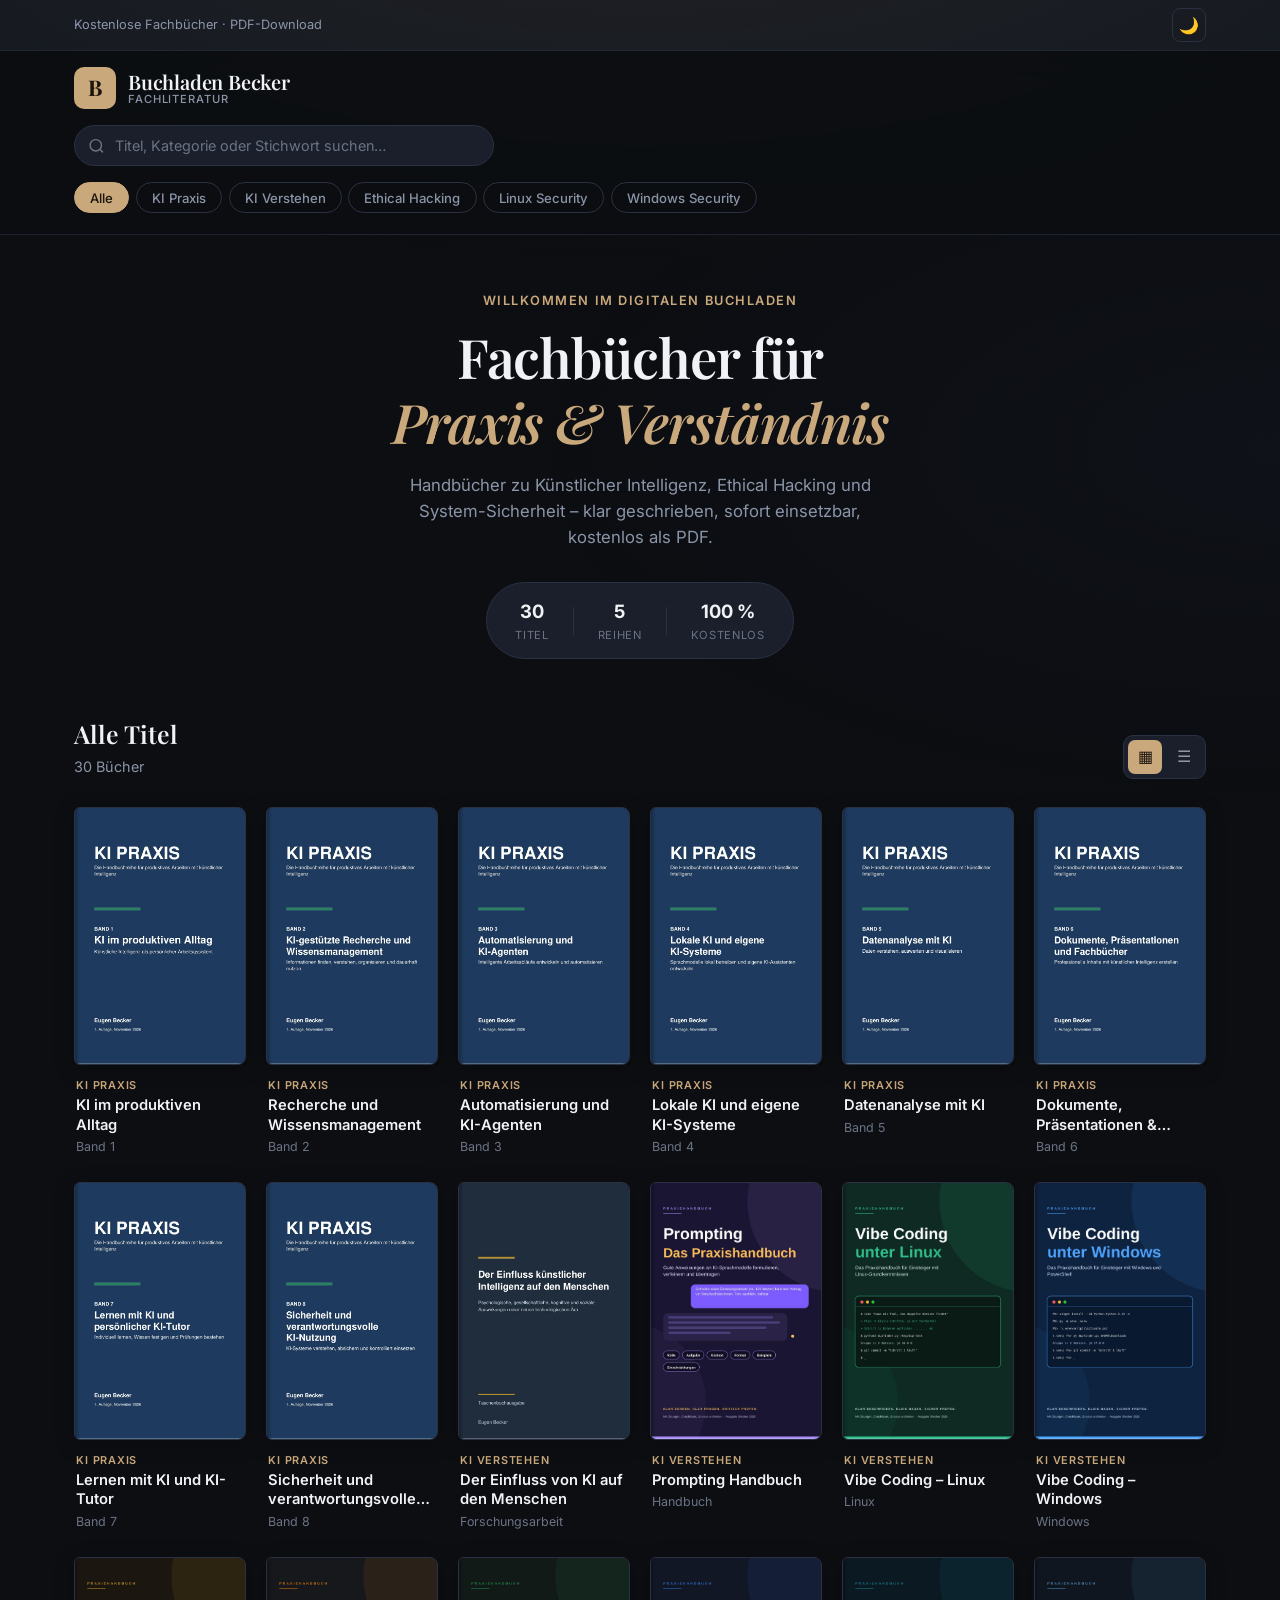
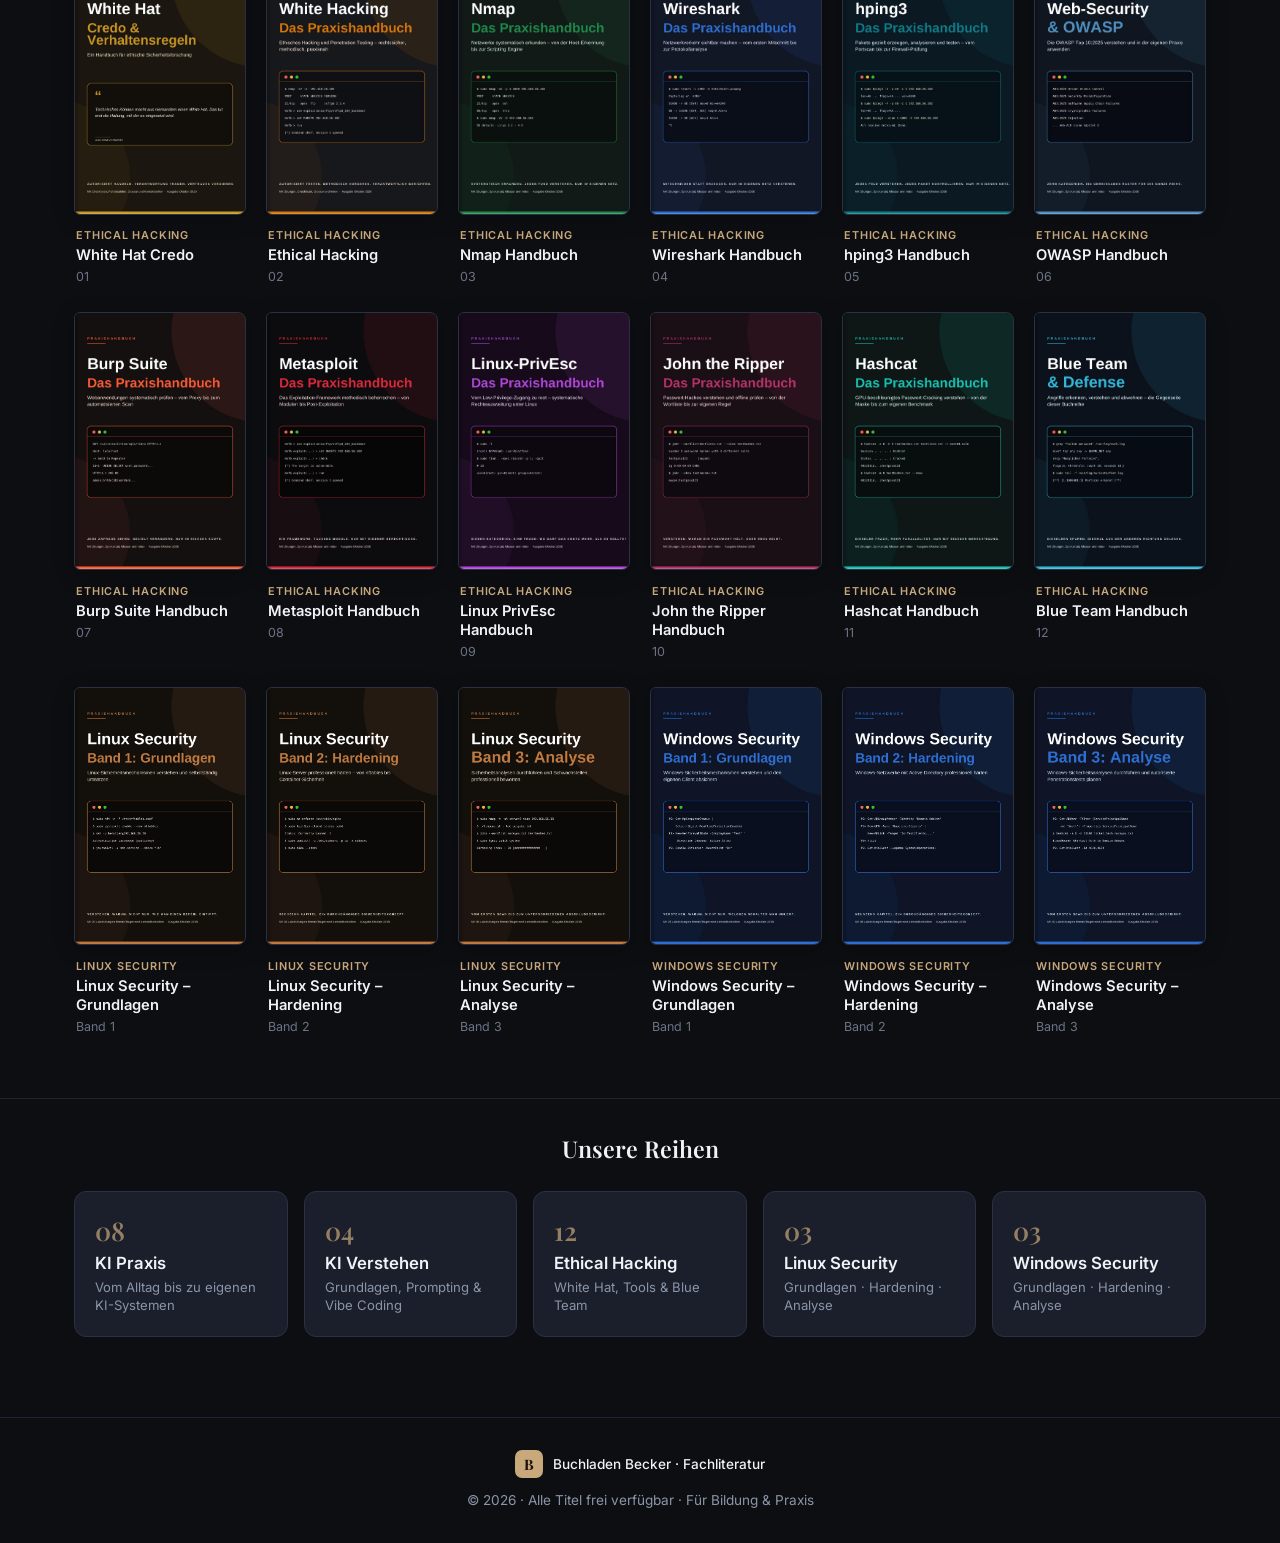
==== index.html @ 321a2188 "Add files via upload" ====
<!DOCTYPE html>
<html lang="de">
<head>
  <meta charset="UTF-8" />
  <meta name="viewport" content="width=device-width, initial-scale=1.0" />
  <meta name="description" content="Fachbücher zu KI, Ethical Hacking, Linux & Windows Security – kostenlos zum Download." />
  <title>Buchladen Becker · Fachbücher KI · Security · Hacking</title>
  <link rel="stylesheet" href="styles.css" />
  <link rel="preconnect" href="https://fonts.googleapis.com" />
  <link rel="preconnect" href="https://fonts.gstatic.com" crossorigin />
  <link href="https://fonts.googleapis.com/css2?family=Playfair+Display:wght@500;600;700&family=Inter:wght@400;500;600;700&display=swap" rel="stylesheet" />
</head>
<body>
  <div class="page-bg"></div>

  <div class="topbar">
    <div class="container topbar-inner">
      <span class="topbar-text">Kostenlose Fachbücher · PDF-Download</span>
      <div class="topbar-actions">
        <button id="themeToggle" class="icon-btn" aria-label="Theme wechseln" title="Dark / Light">
          <span class="theme-icon">🌙</span>
        </button>
      </div>
    </div>
  </div>

  <header class="header">
    <div class="container header-inner">
      <a href="#" class="brand">
        <span class="brand-mark">B</span>
        <div class="brand-text">
          <span class="brand-name">Buchladen Becker</span>
          <span class="brand-tag">Fachliteratur</span>
        </div>
      </a>

      <div class="search-wrap">
        <svg class="search-icon" viewBox="0 0 24 24" fill="none" stroke="currentColor" stroke-width="2">
          <circle cx="11" cy="11" r="8"/><path d="m21 21-4.3-4.3"/>
        </svg>
        <input type="search" id="searchInput" placeholder="Titel, Kategorie oder Stichwort suchen…" autocomplete="off" />
      </div>

      <nav class="cat-nav" id="catNav">
        <button class="cat-pill active" data-filter="all">Alle</button>
        <button class="cat-pill" data-filter="ki-praxis">KI Praxis</button>
        <button class="cat-pill" data-filter="ki-verstehen">KI Verstehen</button>
        <button class="cat-pill" data-filter="ethical-hacking">Ethical Hacking</button>
        <button class="cat-pill" data-filter="linux-security">Linux Security</button>
        <button class="cat-pill" data-filter="windows-security">Windows Security</button>
      </nav>
    </div>
  </header>

  <main>
    <section class="hero">
      <div class="container">
        <p class="hero-eyebrow">Willkommen im digitalen Buchladen</p>
        <h1>Fachbücher für<br><em>Praxis & Verständnis</em></h1>
        <p class="hero-lead">
          Handbücher zu Künstlicher Intelligenz, Ethical Hacking und System-Sicherheit –
          klar geschrieben, sofort einsetzbar, kostenlos als PDF.
        </p>
        <div class="hero-meta">
          <div class="meta-item">
            <strong id="bookCount">0</strong>
            <span>Titel</span>
          </div>
          <div class="meta-divider"></div>
          <div class="meta-item">
            <strong>5</strong>
            <span>Reihen</span>
          </div>
          <div class="meta-divider"></div>
          <div class="meta-item">
            <strong>100 %</strong>
            <span>kostenlos</span>
          </div>
        </div>
      </div>
    </section>

    <section class="shelf-section">
      <div class="container">
        <div class="shelf-header">
          <div>
            <h2 id="sectionTitle">Alle Titel</h2>
            <p id="resultCount" class="shelf-count"></p>
          </div>
          <div class="view-toggle">
            <button class="view-btn active" data-view="grid" title="Raster">▦</button>
            <button class="view-btn" data-view="list" title="Liste">☰</button>
          </div>
        </div>

        <div id="booksGrid" class="book-grid view-grid"></div>

        <div id="noResults" class="empty-state hidden">
          <div class="empty-icon">📖</div>
          <p>Keine Bücher gefunden.</p>
          <button class="btn-reset" id="resetFilters">Filter zurücksetzen</button>
        </div>
      </div>
    </section>

    <section class="series-section">
      <div class="container">
        <h2 class="series-title">Unsere Reihen</h2>
        <div class="series-grid">
          <button class="series-card" data-filter="ki-praxis">
            <span class="series-num">08</span>
            <h3>KI Praxis</h3>
            <p>Vom Alltag bis zu eigenen KI-Systemen</p>
          </button>
          <button class="series-card" data-filter="ki-verstehen">
            <span class="series-num">04</span>
            <h3>KI Verstehen</h3>
            <p>Grundlagen, Prompting & Vibe Coding</p>
          </button>
          <button class="series-card" data-filter="ethical-hacking">
            <span class="series-num">12</span>
            <h3>Ethical Hacking</h3>
            <p>White Hat, Tools & Blue Team</p>
          </button>
          <button class="series-card" data-filter="linux-security">
            <span class="series-num">03</span>
            <h3>Linux Security</h3>
            <p>Grundlagen · Hardening · Analyse</p>
          </button>
          <button class="series-card" data-filter="windows-security">
            <span class="series-num">03</span>
            <h3>Windows Security</h3>
            <p>Grundlagen · Hardening · Analyse</p>
          </button>
        </div>
      </div>
    </section>
  </main>

  <div id="modal" class="modal hidden" role="dialog" aria-modal="true">
    <div class="modal-backdrop" id="modalBackdrop"></div>
    <div class="modal-panel">
      <button class="modal-close" id="modalClose" aria-label="Schließen">×</button>
      <div class="modal-body">
        <div class="modal-cover-wrap">
          <img id="modalCover" src="" alt="" class="modal-cover" />
        </div>
        <div class="modal-info">
          <span id="modalBadge" class="modal-badge"></span>
          <h2 id="modalTitle"></h2>
          <p id="modalBand" class="modal-band"></p>
          <p id="modalDesc" class="modal-desc"></p>
          <a id="modalDownload" href="#" class="btn-download" download>
            <svg viewBox="0 0 24 24" fill="none" stroke="currentColor" stroke-width="2.2" width="18" height="18">
              <path d="M21 15v4a2 2 0 0 1-2 2H5a2 2 0 0 1-2-2v-4"/>
              <polyline points="7 10 12 15 17 10"/>
              <line x1="12" y1="15" x2="12" y2="3"/>
            </svg>
            PDF herunterladen
          </a>
        </div>
      </div>
    </div>
  </div>

  <footer class="footer">
    <div class="container footer-inner">
      <div class="footer-brand">
        <span class="brand-mark small">B</span>
        <span>Buchladen Becker · Fachliteratur</span>
      </div>
      <p>© 2026 · Alle Titel frei verfügbar · Für Bildung & Praxis</p>
    </div>
  </footer>

  <script src="script.js"></script>
</body>
</html>
---- styles.css ----
:root {
  --bg: #0c0e12;
  --bg-elevated: #141820;
  --bg-card: #1a1f2b;
  --bg-card-hover: #222836;
  --border: #2a3142;
  --border-soft: #1e2433;
  --text: #f0f2f5;
  --text-muted: #8b95a8;
  --text-soft: #6b7385;
  --accent: #c9a87c;
  --accent-hover: #dbb98f;
  --accent-dim: rgba(201, 168, 124, 0.15);
  --danger: #e86a6a;
  --radius: 12px;
  --radius-lg: 18px;
  --shadow: 0 12px 40px rgba(0, 0, 0, 0.45);
  --shadow-soft: 0 4px 20px rgba(0, 0, 0, 0.25);
  --font: 'Inter', system-ui, -apple-system, sans-serif;
  --serif: 'Playfair Display', Georgia, serif;
  --cover-ratio: 2 / 3;
}

[data-theme="light"] {
  --bg: #f5f3ef;
  --bg-elevated: #ffffff;
  --bg-card: #ffffff;
  --bg-card-hover: #faf9f7;
  --border: #e4e0d8;
  --border-soft: #ebe7e0;
  --text: #1a1c20;
  --text-muted: #5c6575;
  --text-soft: #8a8490;
  --accent: #9a7345;
  --accent-hover: #b08a5a;
  --accent-dim: rgba(154, 115, 69, 0.12);
  --shadow: 0 12px 40px rgba(0, 0, 0, 0.1);
  --shadow-soft: 0 4px 20px rgba(0, 0, 0, 0.06);
}

*, *::before, *::after {
  box-sizing: border-box;
  margin: 0;
  padding: 0;
}

html {
  scroll-behavior: smooth;
}

body {
  font-family: var(--font);
  background: var(--bg);
  color: var(--text);
  line-height: 1.55;
  min-height: 100vh;
  transition: background 0.35s, color 0.35s;
}

.page-bg {
  position: fixed;
  inset: 0;
  background:
    radial-gradient(ellipse 80% 50% at 50% -20%, rgba(201, 168, 124, 0.08), transparent),
    radial-gradient(ellipse 60% 40% at 100% 50%, rgba(100, 120, 180, 0.04), transparent);
  pointer-events: none;
  z-index: 0;
}

.container {
  max-width: 1180px;
  margin: 0 auto;
  padding: 0 1.5rem;
  position: relative;
  z-index: 1;
}

/* ——— Topbar ——— */
.topbar {
  background: var(--bg-elevated);
  border-bottom: 1px solid var(--border-soft);
  font-size: 0.8rem;
  color: var(--text-muted);
}

.topbar-inner {
  display: flex;
  align-items: center;
  justify-content: space-between;
  padding: 0.5rem 1.5rem;
}

.icon-btn {
  background: transparent;
  border: 1px solid var(--border);
  width: 34px;
  height: 34px;
  border-radius: 8px;
  cursor: pointer;
  display: flex;
  align-items: center;
  justify-content: center;
  font-size: 1rem;
  transition: background 0.2s, border-color 0.2s;
}

.icon-btn:hover {
  background: var(--bg-card);
  border-color: var(--accent);
}

/* ——— Header ——— */
.header {
  position: sticky;
  top: 0;
  z-index: 80;
  background: color-mix(in srgb, var(--bg) 88%, transparent);
  backdrop-filter: blur(14px);
  border-bottom: 1px solid var(--border-soft);
}

.header-inner {
  display: flex;
  flex-direction: column;
  gap: 1rem;
  padding: 1rem 1.5rem 1.15rem;
}

.brand {
  display: flex;
  align-items: center;
  gap: 0.75rem;
  text-decoration: none;
  color: var(--text);
  width: fit-content;
}

.brand-mark {
  width: 42px;
  height: 42px;
  background: var(--accent);
  color: #1a140c;
  font-family: var(--serif);
  font-weight: 700;
  font-size: 1.35rem;
  display: flex;
  align-items: center;
  justify-content: center;
  border-radius: 10px;
  letter-spacing: -0.02em;
}

.brand-mark.small {
  width: 28px;
  height: 28px;
  font-size: 0.9rem;
  border-radius: 7px;
}

.brand-text {
  display: flex;
  flex-direction: column;
  line-height: 1.15;
}

.brand-name {
  font-family: var(--serif);
  font-weight: 600;
  font-size: 1.25rem;
  letter-spacing: -0.01em;
}

.brand-tag {
  font-size: 0.7rem;
  color: var(--text-muted);
  text-transform: uppercase;
  letter-spacing: 0.08em;
  font-weight: 500;
}

.search-wrap {
  position: relative;
  max-width: 420px;
  width: 100%;
}

.search-icon {
  position: absolute;
  left: 0.9rem;
  top: 50%;
  transform: translateY(-50%);
  width: 17px;
  height: 17px;
  color: var(--text-soft);
  pointer-events: none;
}

#searchInput {
  width: 100%;
  background: var(--bg-card);
  border: 1px solid var(--border);
  color: var(--text);
  padding: 0.7rem 1rem 0.7rem 2.5rem;
  border-radius: 999px;
  font-size: 0.9rem;
  font-family: inherit;
  transition: border-color 0.2s, box-shadow 0.2s;
}

#searchInput:focus {
  outline: none;
  border-color: var(--accent);
  box-shadow: 0 0 0 3px var(--accent-dim);
}

#searchInput::placeholder {
  color: var(--text-soft);
}

.cat-nav {
  display: flex;
  gap: 0.4rem;
  flex-wrap: wrap;
  overflow-x: auto;
  padding-bottom: 2px;
  -webkit-overflow-scrolling: touch;
}

.cat-pill {
  flex-shrink: 0;
  background: transparent;
  border: 1px solid var(--border);
  color: var(--text-muted);
  padding: 0.4rem 0.95rem;
  border-radius: 999px;
  font-size: 0.82rem;
  font-weight: 500;
  cursor: pointer;
  transition: all 0.2s;
  font-family: inherit;
  white-space: nowrap;
}

.cat-pill:hover {
  color: var(--text);
  border-color: var(--text-muted);
}

.cat-pill.active {
  background: var(--accent);
  border-color: var(--accent);
  color: #1a140c;
}

/* ——— Hero ——— */
.hero {
  padding: 3.5rem 0 2.5rem;
  text-align: center;
}

.hero-eyebrow {
  font-size: 0.8rem;
  text-transform: uppercase;
  letter-spacing: 0.12em;
  color: var(--accent);
  font-weight: 600;
  margin-bottom: 0.85rem;
}

.hero h1 {
  font-family: var(--serif);
  font-size: clamp(2.1rem, 5vw, 3.4rem);
  font-weight: 600;
  line-height: 1.2;
  letter-spacing: -0.02em;
  margin-bottom: 1.1rem;
}

.hero h1 em {
  font-style: italic;
  color: var(--accent);
}

.hero-lead {
  max-width: 520px;
  margin: 0 auto 2rem;
  color: var(--text-muted);
  font-size: 1.05rem;
}

.hero-meta {
  display: inline-flex;
  align-items: center;
  gap: 1.5rem;
  background: var(--bg-card);
  border: 1px solid var(--border);
  padding: 0.85rem 1.75rem;
  border-radius: 999px;
}

.meta-item {
  display: flex;
  flex-direction: column;
  align-items: center;
  gap: 0.1rem;
}

.meta-item strong {
  font-size: 1.15rem;
  font-weight: 700;
  color: var(--text);
}

.meta-item span {
  font-size: 0.7rem;
  text-transform: uppercase;
  letter-spacing: 0.06em;
  color: var(--text-soft);
}

.meta-divider {
  width: 1px;
  height: 28px;
  background: var(--border);
}

/* ——— Shelf / Books ——— */
.shelf-section {
  padding: 1rem 0 4rem;
}

.shelf-header {
  display: flex;
  align-items: flex-end;
  justify-content: space-between;
  margin-bottom: 1.75rem;
  gap: 1rem;
  flex-wrap: wrap;
}

.shelf-header h2 {
  font-family: var(--serif);
  font-size: 1.55rem;
  font-weight: 600;
}

.shelf-count {
  color: var(--text-muted);
  font-size: 0.9rem;
  margin-top: 0.2rem;
}

.view-toggle {
  display: flex;
  gap: 0.3rem;
  background: var(--bg-card);
  border: 1px solid var(--border);
  padding: 0.25rem;
  border-radius: 10px;
}

.view-btn {
  background: transparent;
  border: none;
  width: 34px;
  height: 34px;
  border-radius: 7px;
  cursor: pointer;
  color: var(--text-muted);
  font-size: 1rem;
  transition: all 0.15s;
}

.view-btn.active {
  background: var(--accent);
  color: #1a140c;
}

/* Grid view – bookstore style */
.book-grid.view-grid {
  display: grid;
  grid-template-columns: repeat(auto-fill, minmax(170px, 1fr));
  gap: 1.75rem 1.25rem;
}

.book-card {
  cursor: pointer;
  display: flex;
  flex-direction: column;
  gap: 0.85rem;
  transition: transform 0.25s ease;
  background: transparent;
  border: none;
  text-align: left;
  padding: 0;
  font-family: inherit;
  color: inherit;
}

.book-card:hover {
  transform: translateY(-6px);
}

.book-card:hover .cover-frame {
  box-shadow: var(--shadow);
  border-color: color-mix(in srgb, var(--accent) 35%, var(--border));
}

.book-card:hover .cover-img {
  transform: scale(1.03);
}

.cover-frame {
  position: relative;
  aspect-ratio: var(--cover-ratio);
  background: var(--bg-card);
  border: 1px solid var(--border);
  border-radius: 6px 8px 8px 6px;
  overflow: hidden;
  box-shadow: var(--shadow-soft);
  transition: box-shadow 0.25s, border-color 0.25s;
}

/* subtle book spine effect */
.cover-frame::before {
  content: '';
  position: absolute;
  left: 0;
  top: 0;
  bottom: 0;
  width: 5px;
  background: linear-gradient(90deg, rgba(0,0,0,0.25), transparent);
  z-index: 2;
  pointer-events: none;
}

.cover-img {
  width: 100%;
  height: 100%;
  object-fit: cover;
  object-position: top center;
  display: block;
  transition: transform 0.35s ease;
}

.cover-placeholder {
  width: 100%;
  height: 100%;
  display: flex;
  align-items: center;
  justify-content: center;
  background: linear-gradient(145deg, var(--bg-card), var(--bg-elevated));
  color: var(--text-soft);
  font-family: var(--serif);
  font-size: 1.5rem;
}

.book-info {
  display: flex;
  flex-direction: column;
  gap: 0.25rem;
  padding: 0 0.15rem;
}

.book-series {
  font-size: 0.68rem;
  text-transform: uppercase;
  letter-spacing: 0.07em;
  color: var(--accent);
  font-weight: 600;
}

.book-title {
  font-size: 0.92rem;
  font-weight: 600;
  line-height: 1.3;
  color: var(--text);
  display: -webkit-box;
  -webkit-line-clamp: 2;
  -webkit-box-orient: vertical;
  overflow: hidden;
}

.book-band {
  font-size: 0.78rem;
  color: var(--text-soft);
}

/* List view */
.book-grid.view-list {
  display: flex;
  flex-direction: column;
  gap: 0.75rem;
}

.book-grid.view-list .book-card {
  flex-direction: row;
  align-items: center;
  gap: 1.25rem;
  background: var(--bg-card);
  border: 1px solid var(--border);
  border-radius: var(--radius);
  padding: 0.75rem 1rem 0.75rem 0.75rem;
  transform: none;
}

.book-grid.view-list .book-card:hover {
  transform: none;
  background: var(--bg-card-hover);
  border-color: color-mix(in srgb, var(--accent) 30%, var(--border));
}

.book-grid.view-list .cover-frame {
  width: 72px;
  flex-shrink: 0;
  aspect-ratio: var(--cover-ratio);
}

.book-grid.view-list .book-title {
  -webkit-line-clamp: 1;
  font-size: 1rem;
}

.book-grid.view-list .book-info {
  flex: 1;
}

.book-grid.view-list .list-actions {
  display: flex;
  gap: 0.5rem;
}

/* Empty */
.empty-state {
  text-align: center;
  padding: 4rem 1rem;
  color: var(--text-muted);
}

.empty-icon {
  font-size: 2.5rem;
  margin-bottom: 0.75rem;
}

.btn-reset {
  margin-top: 1rem;
  background: var(--accent);
  color: #1a140c;
  border: none;
  padding: 0.55rem 1.25rem;
  border-radius: 8px;
  font-weight: 600;
  font-size: 0.85rem;
  cursor: pointer;
  font-family: inherit;
}

.hidden {
  display: none !important;
}

/* ——— Series ——— */
.series-section {
  padding: 2rem 0 5rem;
  border-top: 1px solid var(--border-soft);
}

.series-title {
  font-family: var(--serif);
  font-size: 1.45rem;
  font-weight: 600;
  margin-bottom: 1.5rem;
  text-align: center;
}

.series-grid {
  display: grid;
  grid-template-columns: repeat(auto-fill, minmax(200px, 1fr));
  gap: 1rem;
}

.series-card {
  background: var(--bg-card);
  border: 1px solid var(--border);
  border-radius: var(--radius);
  padding: 1.35rem 1.25rem;
  text-align: left;
  cursor: pointer;
  transition: all 0.2s;
  font-family: inherit;
  color: inherit;
}

.series-card:hover {
  border-color: var(--accent);
  background: var(--bg-card-hover);
  transform: translateY(-3px);
  box-shadow: var(--shadow-soft);
}

.series-num {
  font-family: var(--serif);
  font-size: 1.6rem;
  font-weight: 600;
  color: var(--accent);
  opacity: 0.7;
  display: block;
  margin-bottom: 0.35rem;
}

.series-card h3 {
  font-size: 1.05rem;
  font-weight: 600;
  margin-bottom: 0.3rem;
}

.series-card p {
  font-size: 0.82rem;
  color: var(--text-muted);
  line-height: 1.4;
}

/* ——— Modal ——— */
.modal {
  position: fixed;
  inset: 0;
  z-index: 200;
  display: flex;
  align-items: center;
  justify-content: center;
  padding: 1.5rem;
}

.modal-backdrop {
  position: absolute;
  inset: 0;
  background: rgba(0, 0, 0, 0.65);
  backdrop-filter: blur(6px);
}

.modal-panel {
  position: relative;
  background: var(--bg-elevated);
  border: 1px solid var(--border);
  border-radius: var(--radius-lg);
  max-width: 720px;
  width: 100%;
  max-height: 90vh;
  overflow: auto;
  box-shadow: var(--shadow);
  animation: modalIn 0.25s ease;
}

@keyframes modalIn {
  from { opacity: 0; transform: translateY(16px) scale(0.98); }
  to { opacity: 1; transform: none; }
}

.modal-close {
  position: absolute;
  top: 0.85rem;
  right: 0.85rem;
  width: 36px;
  height: 36px;
  border-radius: 50%;
  border: 1px solid var(--border);
  background: var(--bg-card);
  color: var(--text);
  font-size: 1.4rem;
  cursor: pointer;
  z-index: 5;
  display: flex;
  align-items: center;
  justify-content: center;
  line-height: 1;
  transition: background 0.15s;
}

.modal-close:hover {
  background: var(--bg-card-hover);
}

.modal-body {
  display: grid;
  grid-template-columns: 220px 1fr;
  gap: 2rem;
  padding: 2rem;
}

.modal-cover-wrap {
  aspect-ratio: var(--cover-ratio);
  border-radius: 6px;
  overflow: hidden;
  border: 1px solid var(--border);
  box-shadow: var(--shadow-soft);
  background: var(--bg-card);
}

.modal-cover {
  width: 100%;
  height: 100%;
  object-fit: cover;
  object-position: top center;
  display: block;
}

.modal-info {
  display: flex;
  flex-direction: column;
  gap: 0.6rem;
  justify-content: center;
}

.modal-badge {
  display: inline-block;
  width: fit-content;
  font-size: 0.72rem;
  text-transform: uppercase;
  letter-spacing: 0.06em;
  font-weight: 600;
  color: var(--accent);
  background: var(--accent-dim);
  padding: 0.25rem 0.65rem;
  border-radius: 6px;
}

.modal-info h2 {
  font-family: var(--serif);
  font-size: 1.55rem;
  font-weight: 600;
  line-height: 1.25;
}

.modal-band {
  font-size: 0.9rem;
  color: var(--text-soft);
}

.modal-desc {
  color: var(--text-muted);
  font-size: 0.95rem;
  line-height: 1.55;
  margin: 0.4rem 0 0.8rem;
}

.btn-download {
  display: inline-flex;
  align-items: center;
  gap: 0.5rem;
  background: var(--accent);
  color: #1a140c;
  text-decoration: none;
  font-weight: 600;
  font-size: 0.9rem;
  padding: 0.75rem 1.35rem;
  border-radius: 10px;
  width: fit-content;
  transition: background 0.2s, transform 0.15s;
}

.btn-download:hover {
  background: var(--accent-hover);
  transform: translateY(-1px);
}

/* ——— Footer ——— */
.footer {
  border-top: 1px solid var(--border-soft);
  padding: 2rem 0;
}

.footer-inner {
  display: flex;
  flex-direction: column;
  align-items: center;
  gap: 0.75rem;
  text-align: center;
  color: var(--text-muted);
  font-size: 0.85rem;
}

.footer-brand {
  display: flex;
  align-items: center;
  gap: 0.6rem;
  color: var(--text);
  font-weight: 500;
}

/* ——— Responsive ——— */
@media (max-width: 720px) {
  .modal-body {
    grid-template-columns: 1fr;
    gap: 1.25rem;
    padding: 1.5rem;
  }

  .modal-cover-wrap {
    max-width: 180px;
    margin: 0 auto;
  }

  .hero {
    padding: 2.5rem 0 2rem;
  }

  .hero-meta {
    gap: 1rem;
    padding: 0.7rem 1.2rem;
  }

  .book-grid.view-grid {
    grid-template-columns: repeat(auto-fill, minmax(140px, 1fr));
    gap: 1.35rem 0.9rem;
  }
}

@media (max-width: 480px) {
  .header-inner {
    padding: 0.85rem 1rem 1rem;
  }

  .book-grid.view-grid {
    grid-template-columns: repeat(2, 1fr);
  }
}
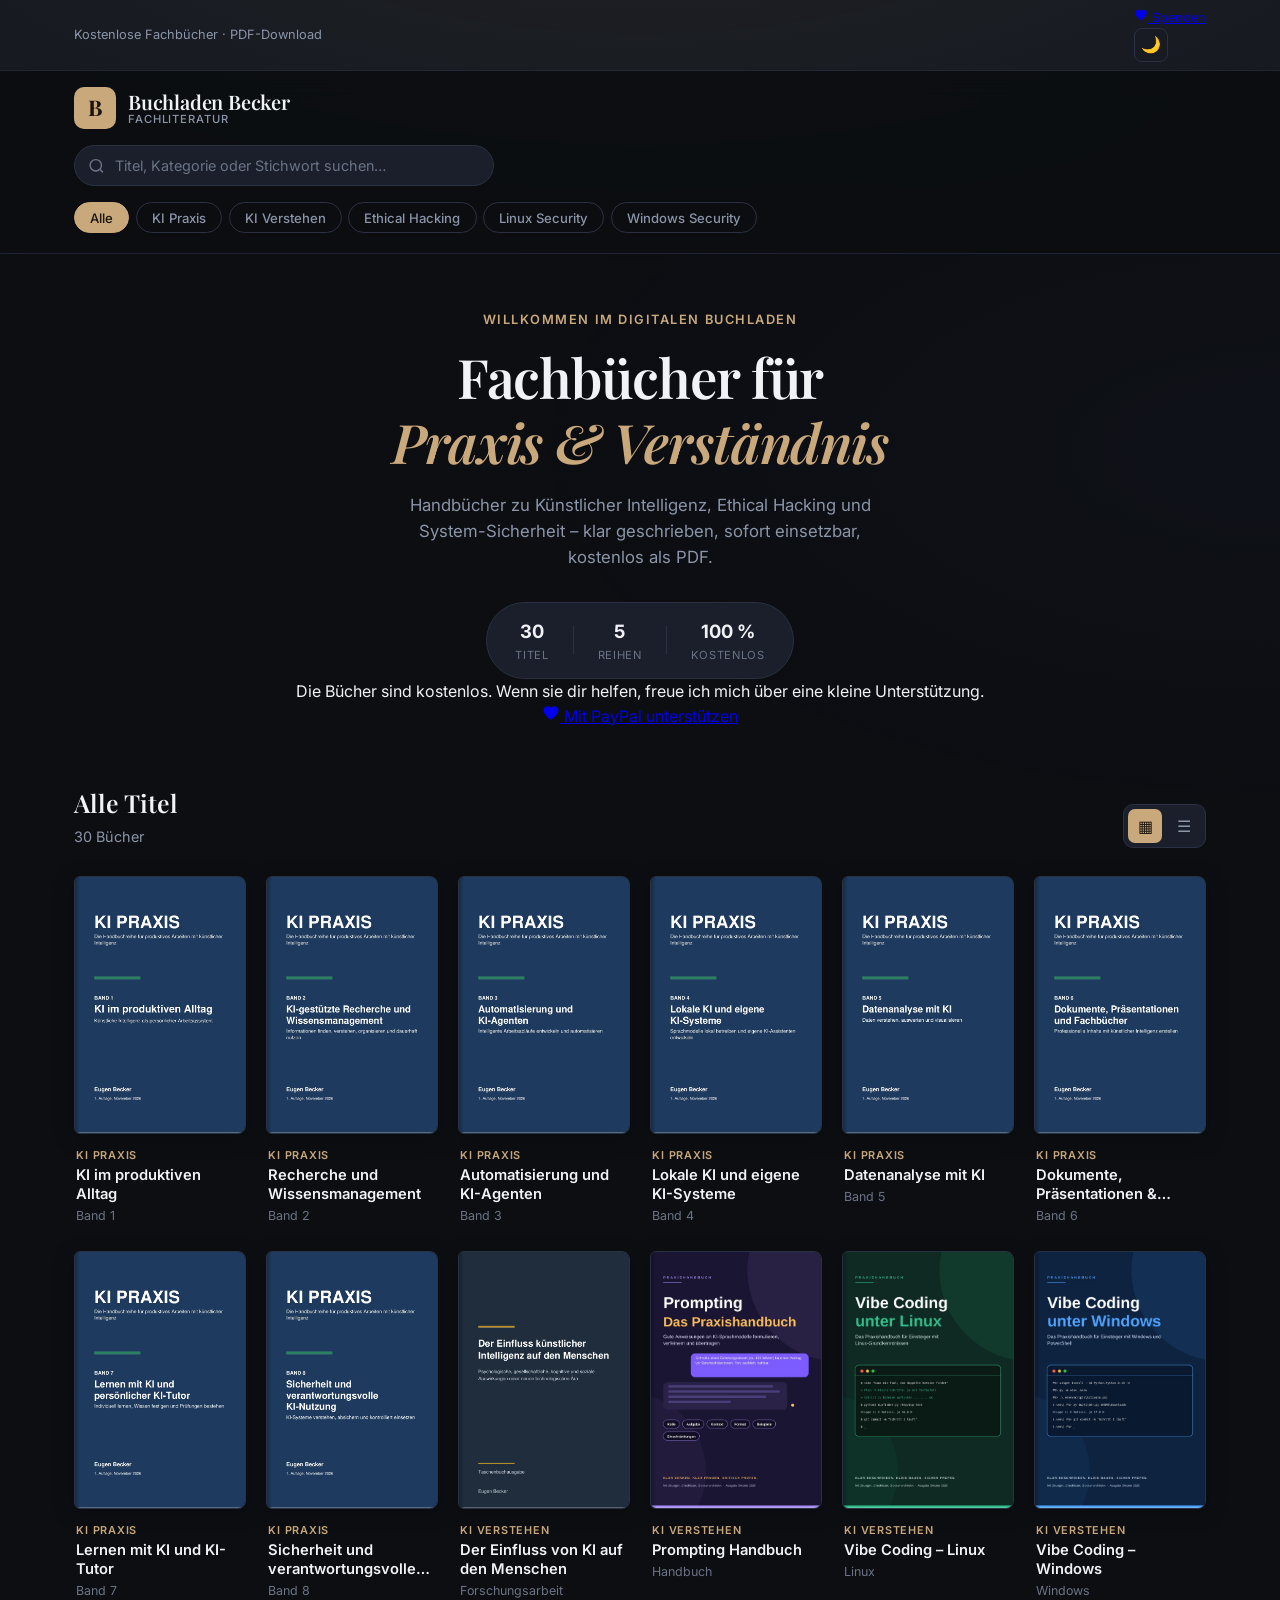
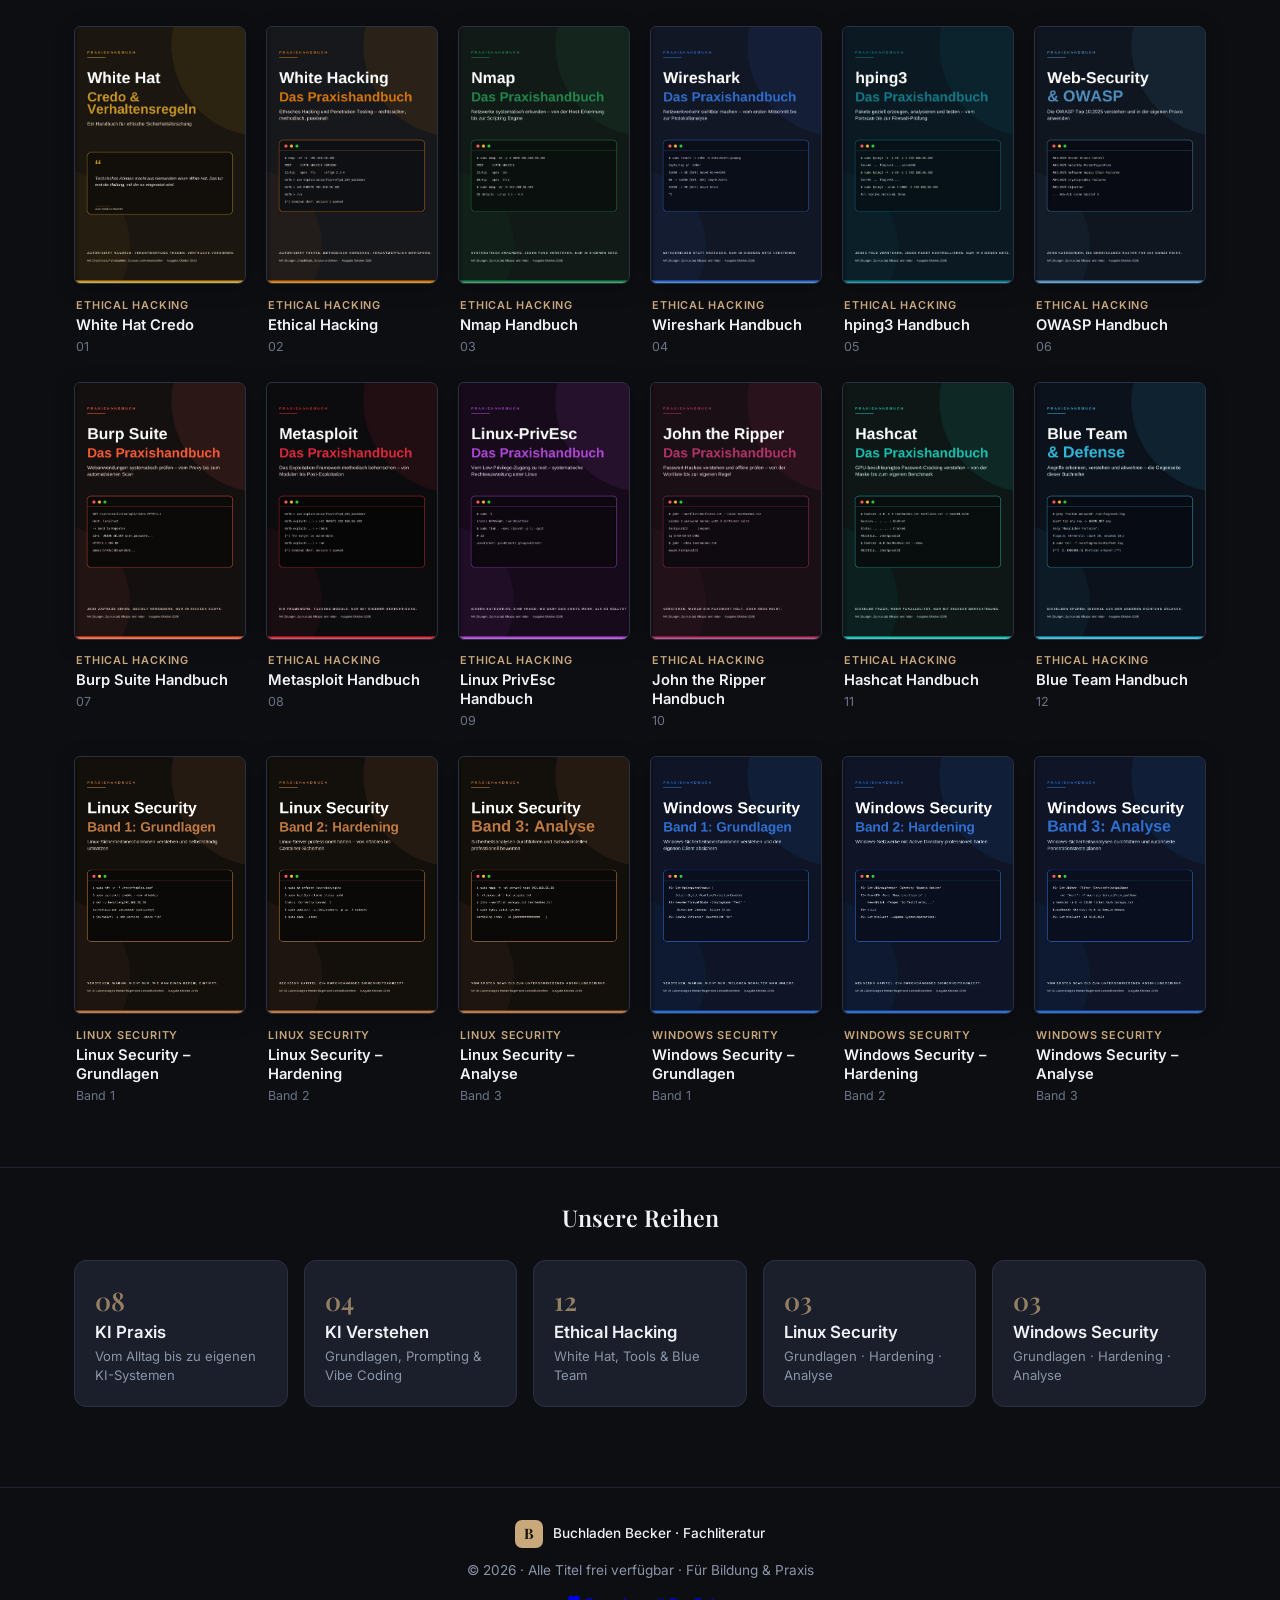
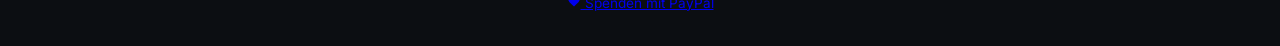
==== commit 3e468d57: "PayPal-Spendenbuttons hinzugefügt Added donation buttons with PayPal support in the header and foote" ====
--- a/index.html
+++ b/index.html
@@ -17,6 +17,12 @@
     <div class="container topbar-inner">
       <span class="topbar-text">Kostenlose Fachbücher · PDF-Download</span>
       <div class="topbar-actions">
+        <a id="donateBtnTop" class="donate-btn donate-btn--sm" href="#" target="_blank" rel="noopener">
+          <svg viewBox="0 0 24 24" width="14" height="14" fill="currentColor" aria-hidden="true">
+            <path d="M12 21.35l-1.45-1.32C5.4 15.36 2 12.28 2 8.5 2 5.42 4.42 3 7.5 3c1.74 0 3.41.81 4.5 2.09C13.09 3.81 14.76 3 16.5 3 19.58 3 22 5.42 22 8.5c0 3.78-3.4 6.86-8.55 11.54L12 21.35z"/>
+          </svg>
+          Spenden
+        </a>
         <button id="themeToggle" class="icon-btn" aria-label="Theme wechseln" title="Dark / Light">
           <span class="theme-icon">🌙</span>
         </button>
@@ -77,6 +83,16 @@
             <span>kostenlos</span>
           </div>
         </div>
+
+        <div class="hero-donate">
+          <p class="hero-donate-text">Die Bücher sind kostenlos. Wenn sie dir helfen, freue ich mich über eine kleine Unterstützung.</p>
+          <a id="donateBtnHero" class="donate-btn" href="#" target="_blank" rel="noopener">
+            <svg viewBox="0 0 24 24" width="18" height="18" fill="currentColor" aria-hidden="true">
+              <path d="M12 21.35l-1.45-1.32C5.4 15.36 2 12.28 2 8.5 2 5.42 4.42 3 7.5 3c1.74 0 3.41.81 4.5 2.09C13.09 3.81 14.76 3 16.5 3 19.58 3 22 5.42 22 8.5c0 3.78-3.4 6.86-8.55 11.54L12 21.35z"/>
+            </svg>
+            Mit PayPal unterstützen
+          </a>
+        </div>
       </div>
     </section>
 
@@ -170,6 +186,12 @@
         <span>Buchladen Becker · Fachliteratur</span>
       </div>
       <p>© 2026 · Alle Titel frei verfügbar · Für Bildung & Praxis</p>
+      <a id="donateBtnFooter" class="donate-btn donate-btn--sm" href="#" target="_blank" rel="noopener">
+        <svg viewBox="0 0 24 24" width="14" height="14" fill="currentColor" aria-hidden="true">
+          <path d="M12 21.35l-1.45-1.32C5.4 15.36 2 12.28 2 8.5 2 5.42 4.42 3 7.5 3c1.74 0 3.41.81 4.5 2.09C13.09 3.81 14.76 3 16.5 3 19.58 3 22 5.42 22 8.5c0 3.78-3.4 6.86-8.55 11.54L12 21.35z"/>
+        </svg>
+        Spenden mit PayPal
+      </a>
     </div>
   </footer>
 
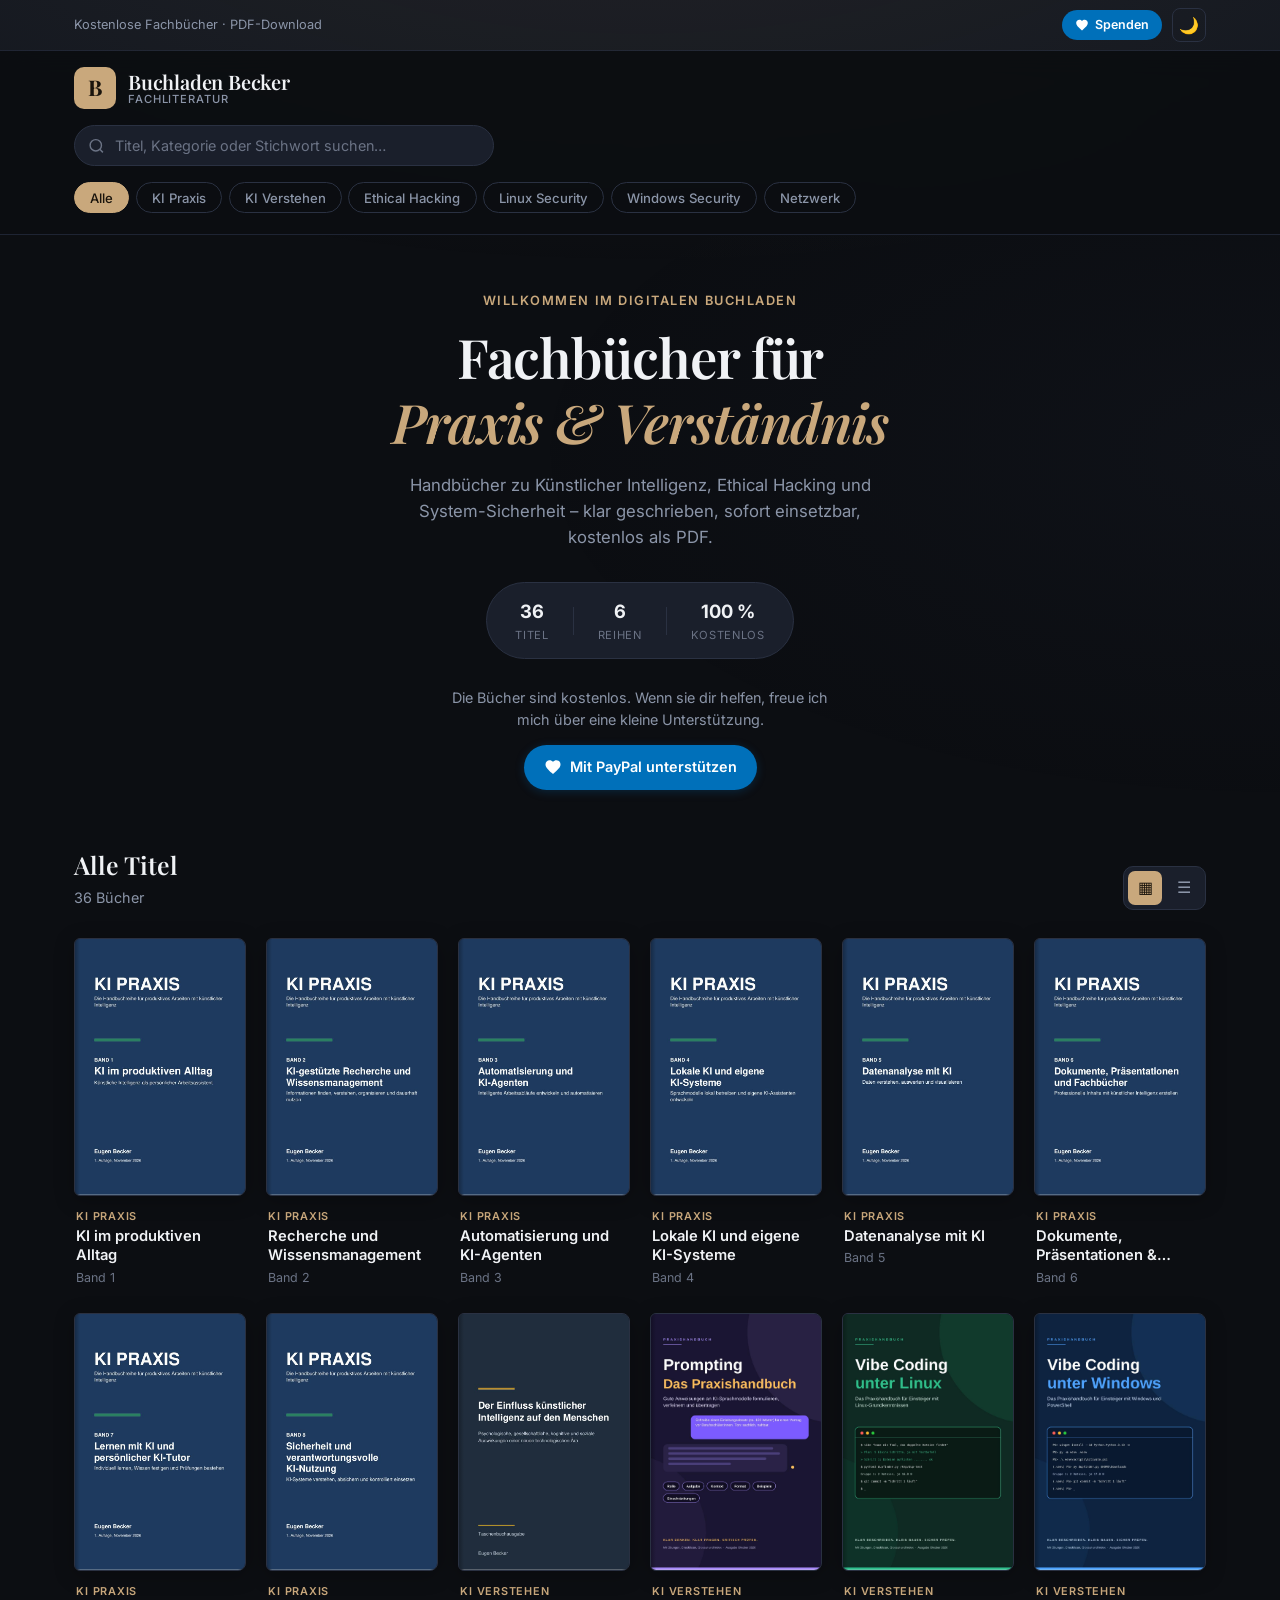
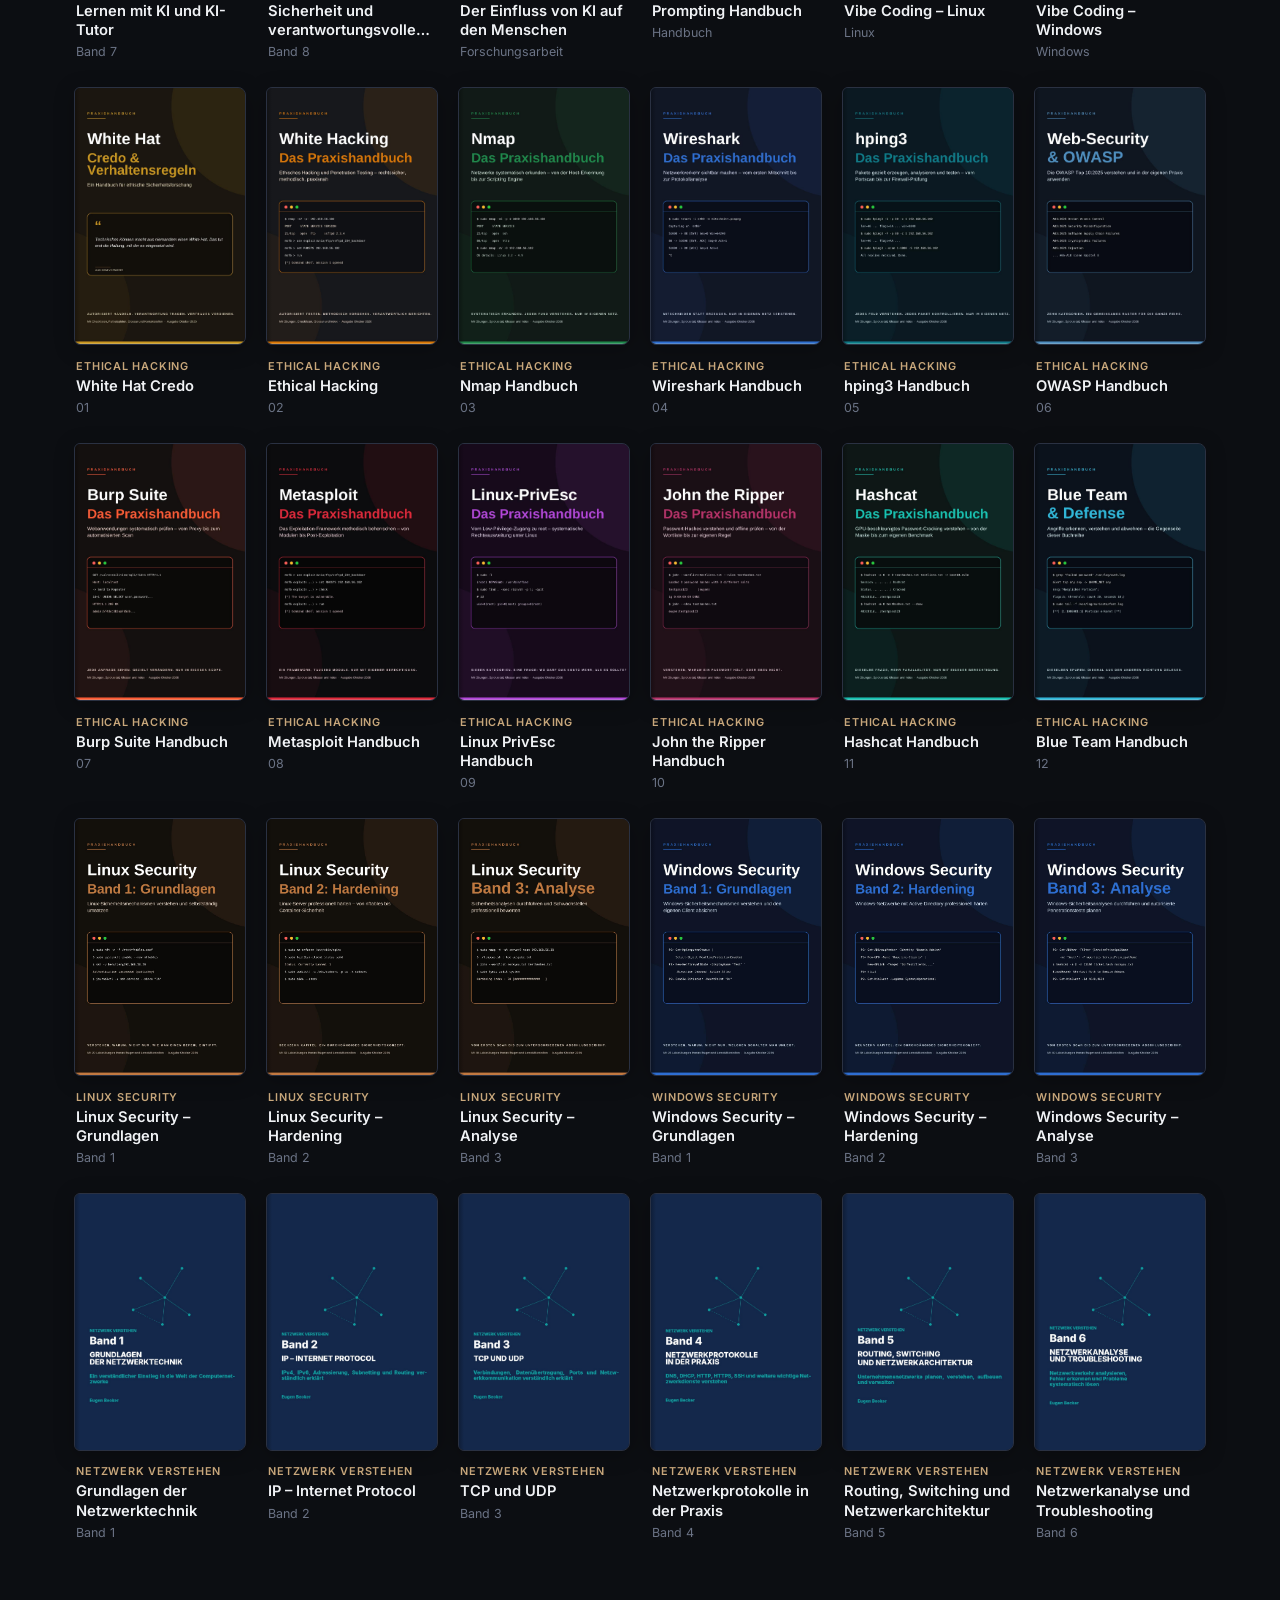
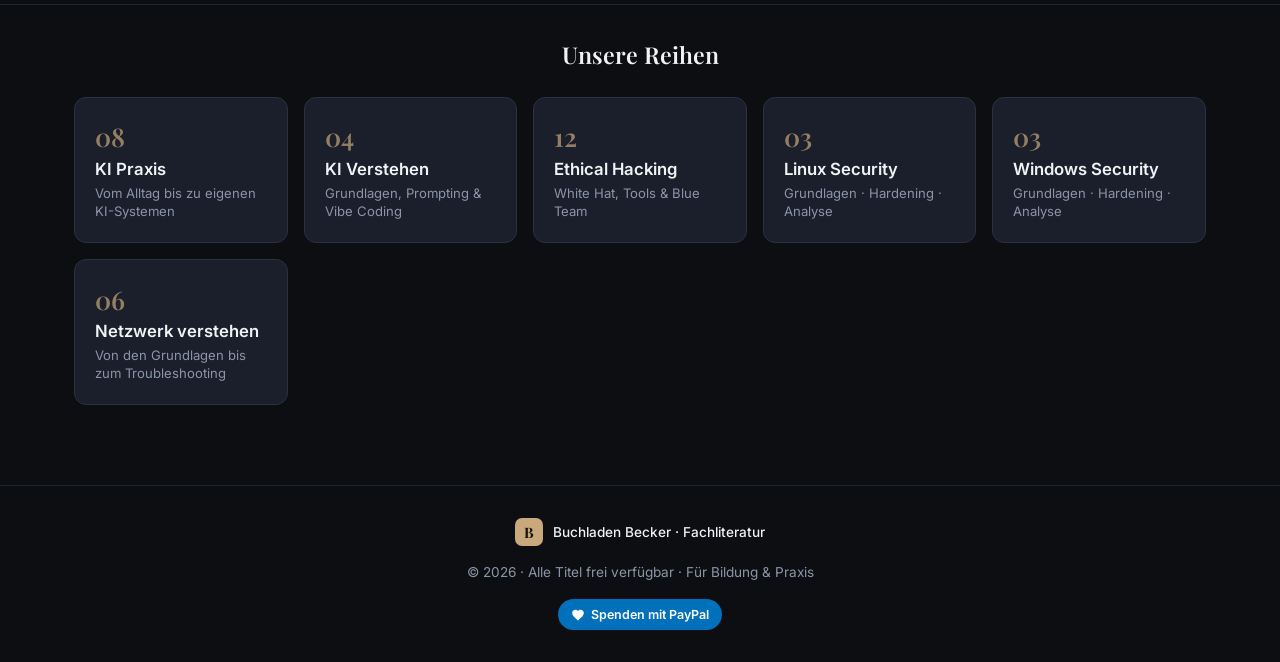
==== commit c0bbb69f: "Netzwerk-Reihe: Filter, Reihen-Karte, 6 Reihen" ====
--- a/index.html
+++ b/index.html
@@ -3,7 +3,7 @@
 <head>
   <meta charset="UTF-8" />
   <meta name="viewport" content="width=device-width, initial-scale=1.0" />
-  <meta name="description" content="Fachbücher zu KI, Ethical Hacking, Linux & Windows Security – kostenlos zum Download." />
+  <meta name="description" content="Fachbücher zu KI, Ethical Hacking, Linux & Windows Security und Netzwerktechnik – kostenlos zum Download." />
   <title>Buchladen Becker · Fachbücher KI · Security · Hacking</title>
   <link rel="stylesheet" href="styles.css" />
   <link rel="preconnect" href="https://fonts.googleapis.com" />
@@ -54,6 +54,7 @@
         <button class="cat-pill" data-filter="ethical-hacking">Ethical Hacking</button>
         <button class="cat-pill" data-filter="linux-security">Linux Security</button>
         <button class="cat-pill" data-filter="windows-security">Windows Security</button>
+        <button class="cat-pill" data-filter="netzwerk">Netzwerk</button>
       </nav>
     </div>
   </header>
@@ -74,7 +75,7 @@
           </div>
           <div class="meta-divider"></div>
           <div class="meta-item">
-            <strong>5</strong>
+            <strong>6</strong>
             <span>Reihen</span>
           </div>
           <div class="meta-divider"></div>
@@ -147,6 +148,11 @@
             <span class="series-num">03</span>
             <h3>Windows Security</h3>
             <p>Grundlagen · Hardening · Analyse</p>
+          </button>
+          <button class="series-card" data-filter="netzwerk">
+            <span class="series-num">06</span>
+            <h3>Netzwerk verstehen</h3>
+            <p>Von den Grundlagen bis zum Troubleshooting</p>
           </button>
         </div>
       </div>
--- a/styles.css
+++ b/styles.css
@@ -824,3 +824,63 @@
     grid-template-columns: repeat(2, 1fr);
   }
 }
+/* ——— Donate buttons ——— */
+.donate-btn {
+  display: inline-flex;
+  align-items: center;
+  gap: 0.5rem;
+  background: #0070ba;
+  color: #fff;
+  text-decoration: none;
+  font-weight: 600;
+  font-size: 0.9rem;
+  padding: 0.7rem 1.25rem;
+  border-radius: 999px;
+  border: none;
+  cursor: pointer;
+  transition: background 0.2s, transform 0.15s, box-shadow 0.2s;
+  font-family: inherit;
+  box-shadow: 0 2px 10px rgba(0, 112, 186, 0.25);
+}
+
+.donate-btn:hover {
+  background: #005ea6;
+  transform: translateY(-1px);
+  box-shadow: 0 4px 14px rgba(0, 112, 186, 0.35);
+  color: #fff;
+}
+
+.donate-btn--sm {
+  padding: 0.35rem 0.85rem;
+  font-size: 0.78rem;
+  gap: 0.35rem;
+  box-shadow: none;
+}
+
+.donate-btn--sm:hover {
+  transform: none;
+}
+
+.topbar-actions {
+  display: flex;
+  align-items: center;
+  gap: 0.6rem;
+}
+
+.hero-donate {
+  margin-top: 1.75rem;
+  display: flex;
+  flex-direction: column;
+  align-items: center;
+  gap: 0.85rem;
+}
+
+.hero-donate-text {
+  font-size: 0.9rem;
+  color: var(--text-muted);
+  max-width: 380px;
+}
+
+.footer-inner {
+  gap: 1rem;
+}
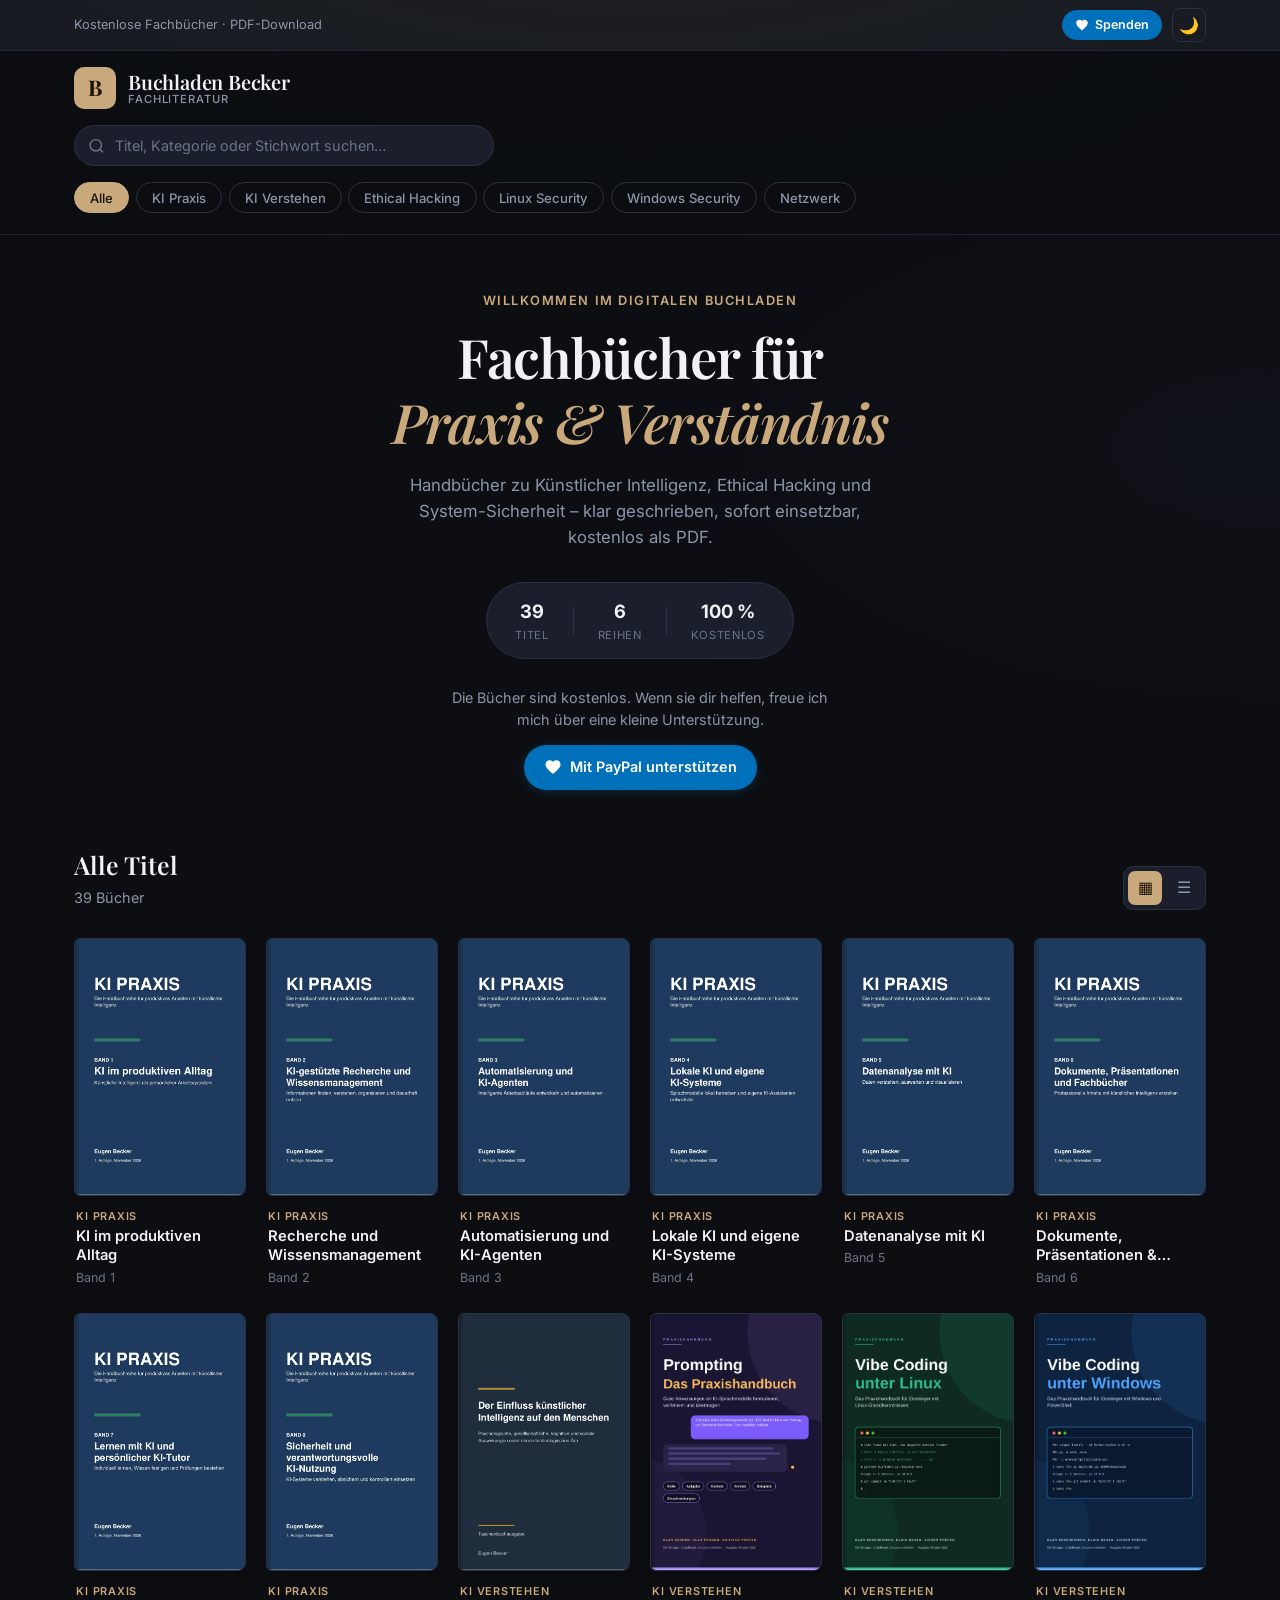
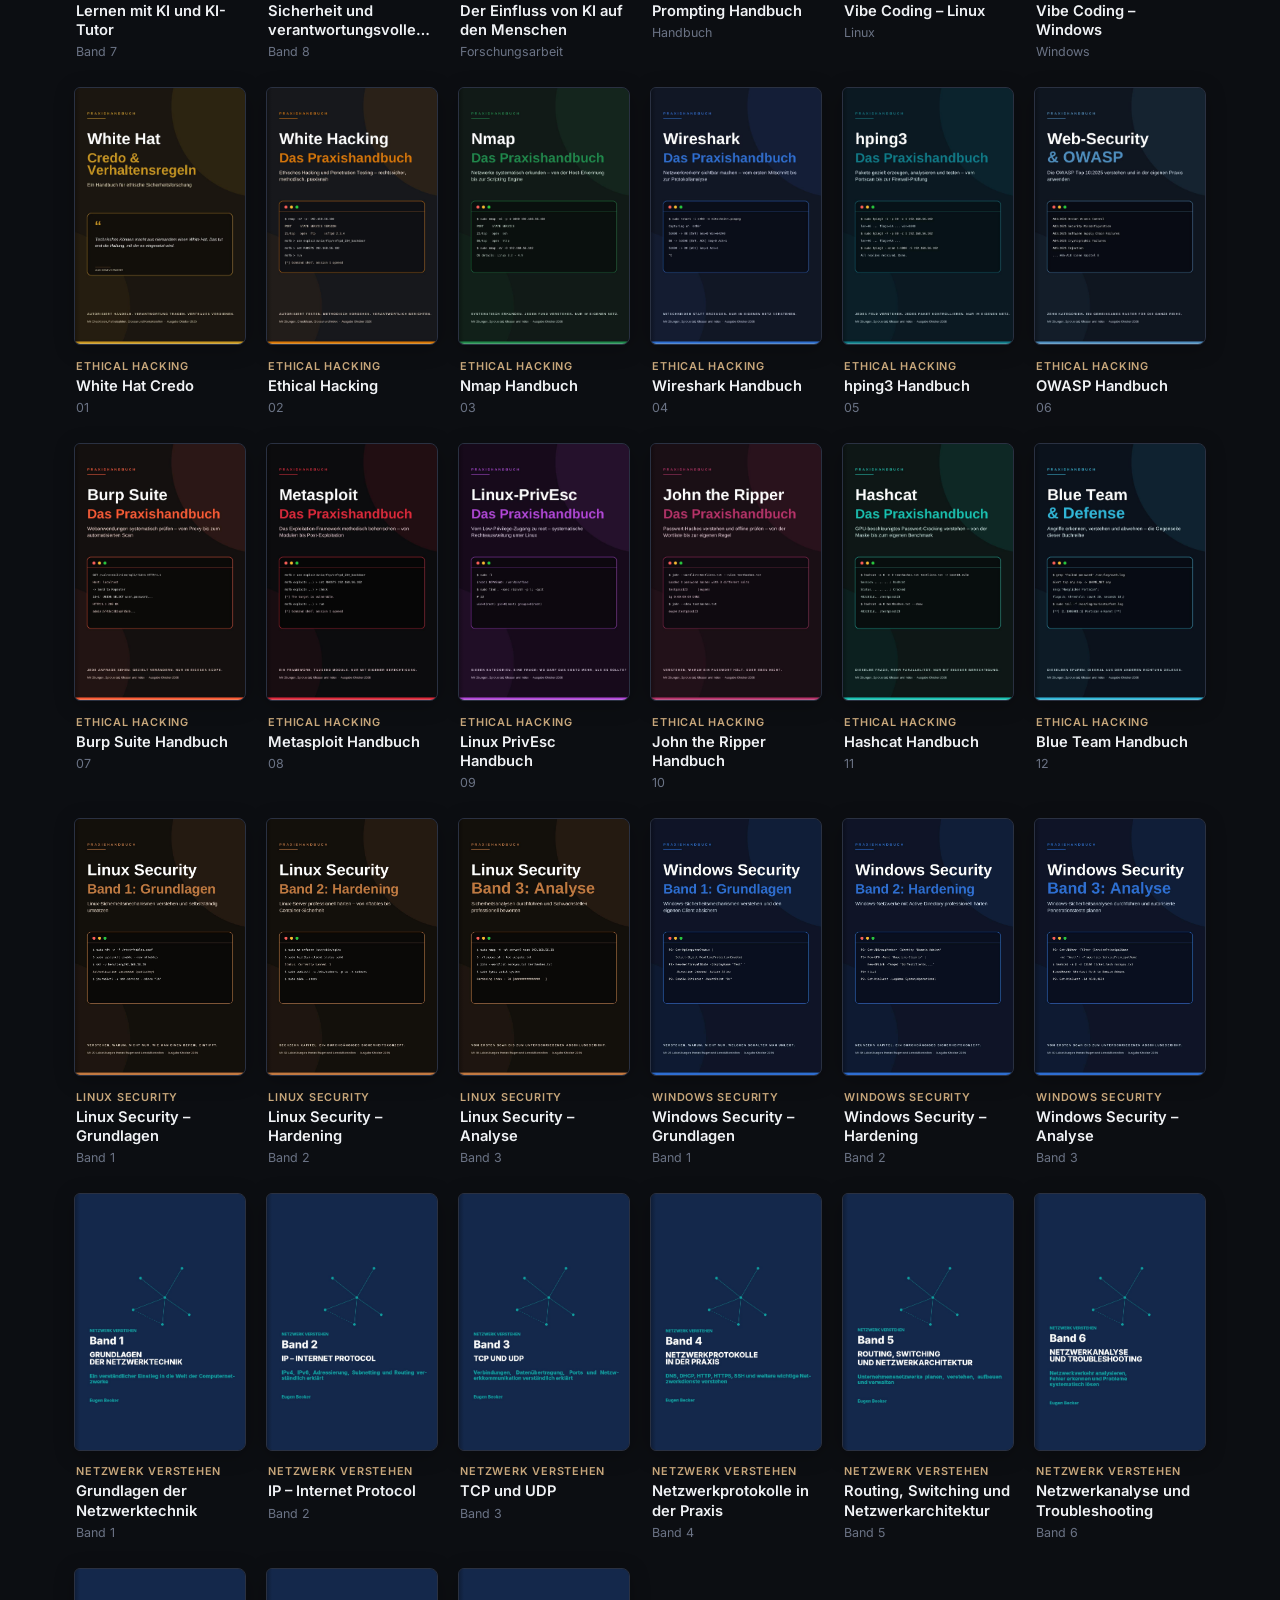
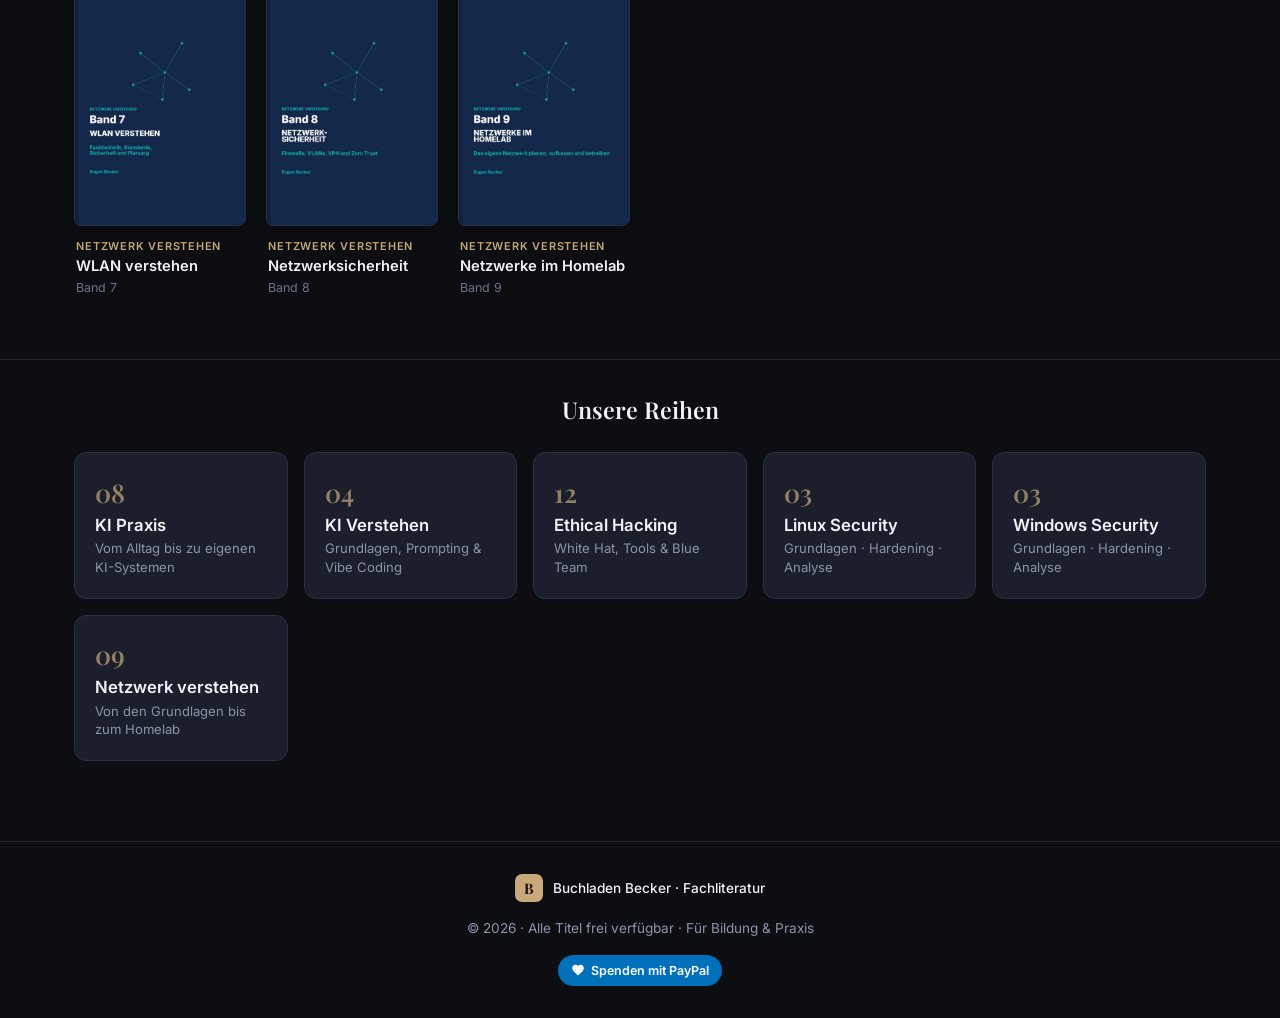
==== commit 0b5171d3: "Reihen-Karte Netzwerk: 9 Bände" ====
--- a/index.html
+++ b/index.html
@@ -150,9 +150,9 @@
             <p>Grundlagen · Hardening · Analyse</p>
           </button>
           <button class="series-card" data-filter="netzwerk">
-            <span class="series-num">06</span>
+            <span class="series-num">09</span>
             <h3>Netzwerk verstehen</h3>
-            <p>Von den Grundlagen bis zum Troubleshooting</p>
+            <p>Von den Grundlagen bis zum Homelab</p>
           </button>
         </div>
       </div>
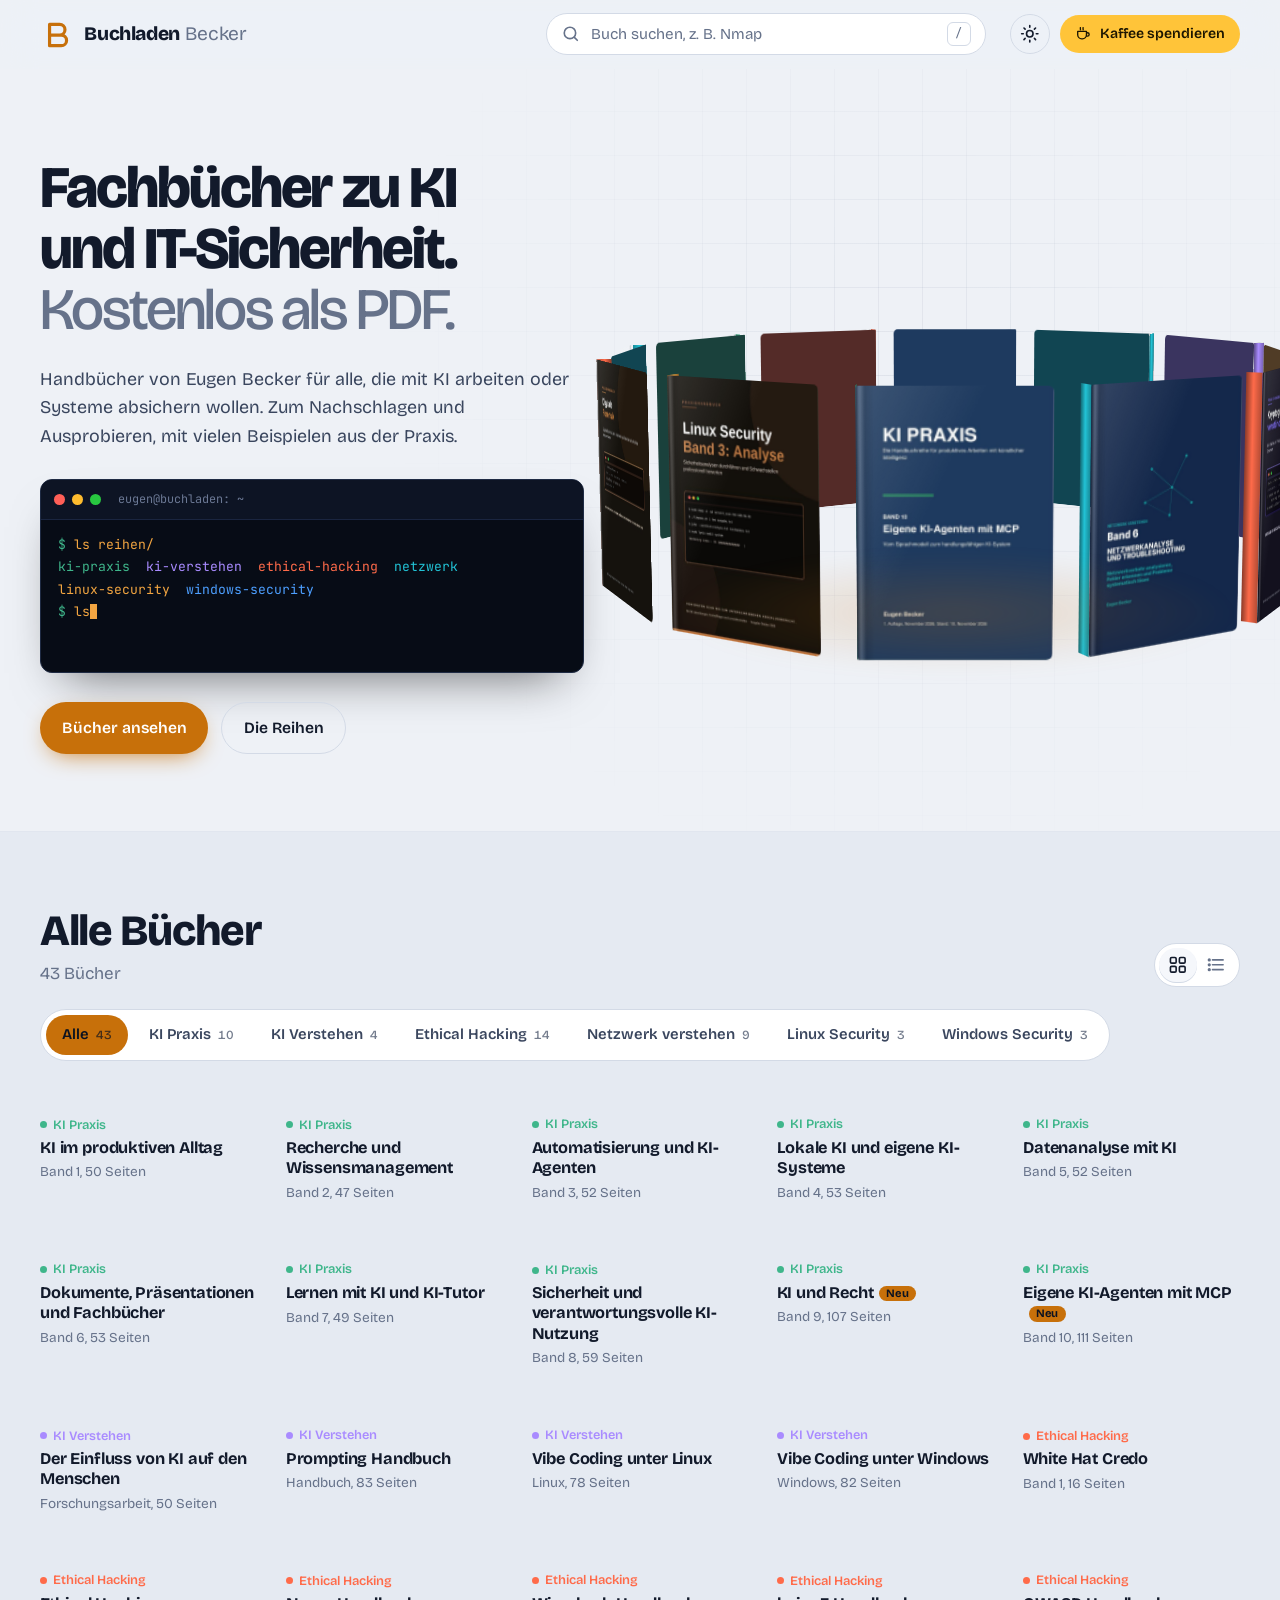
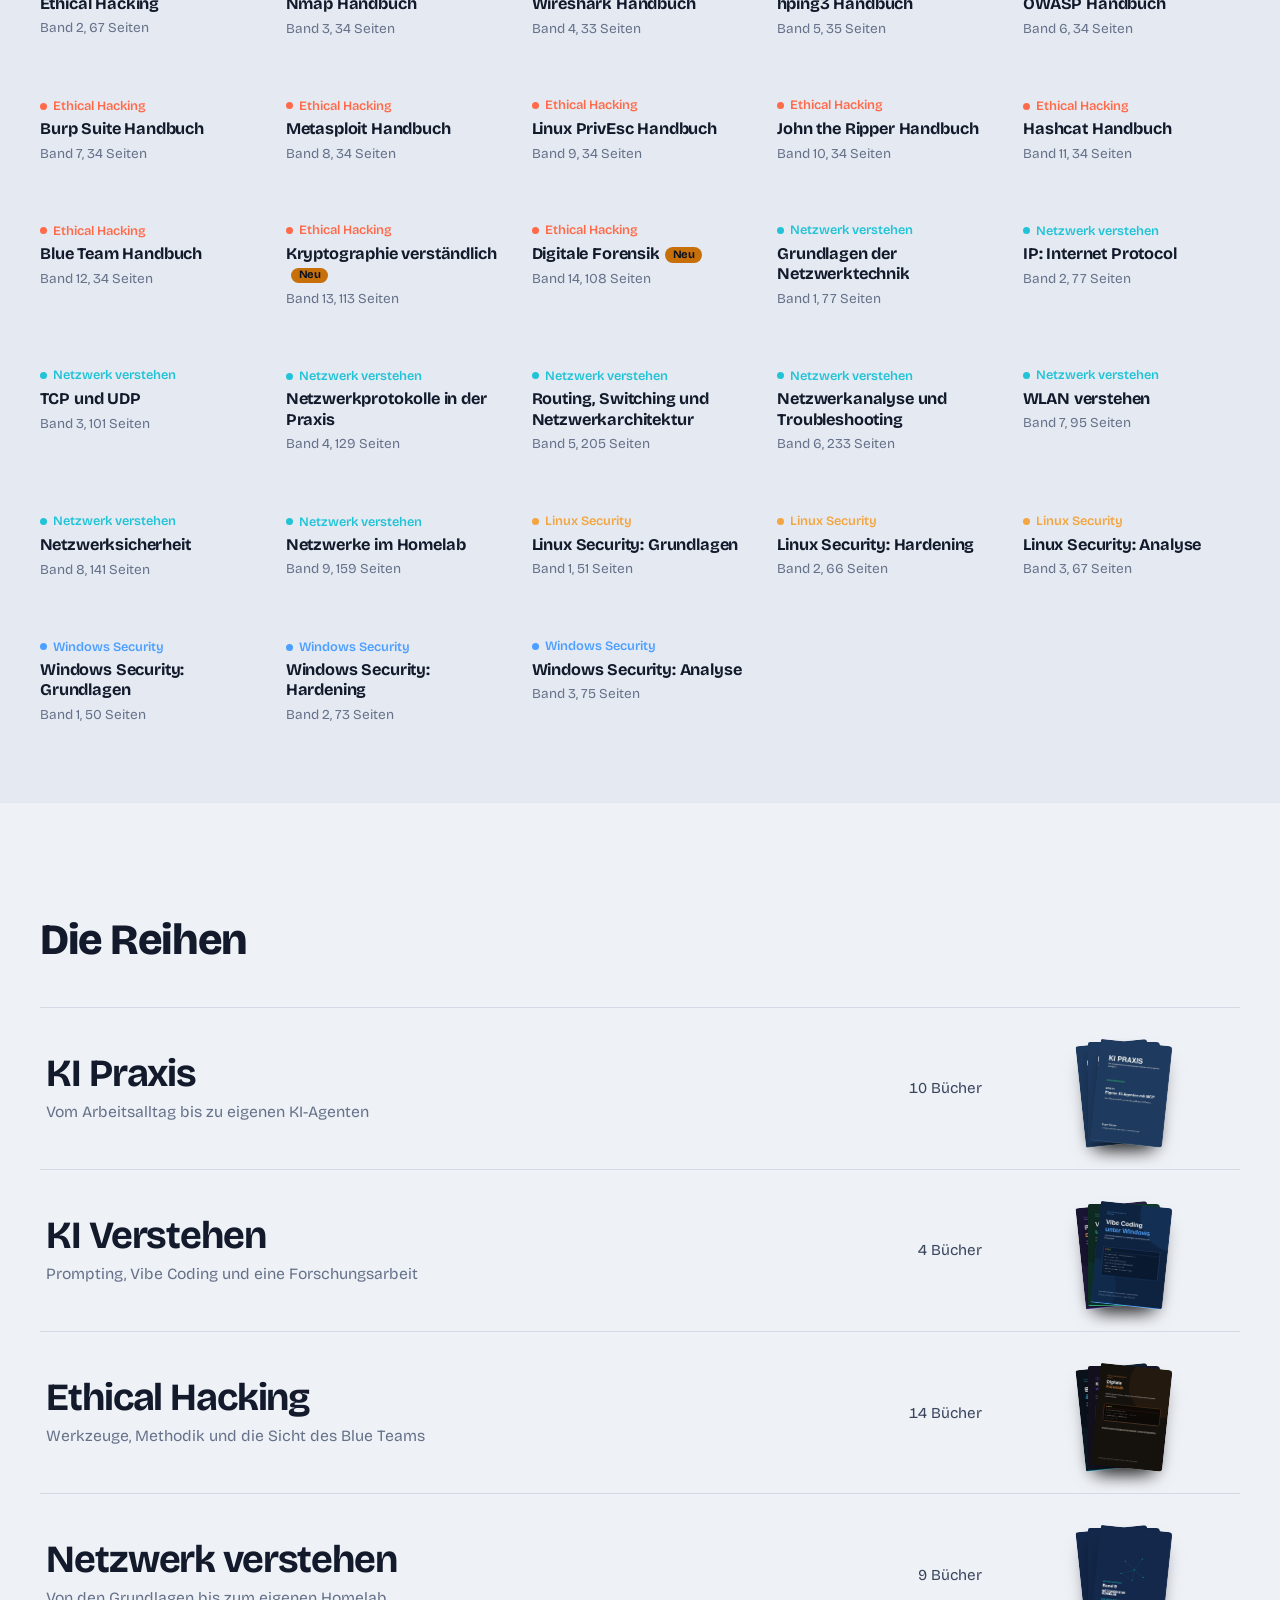
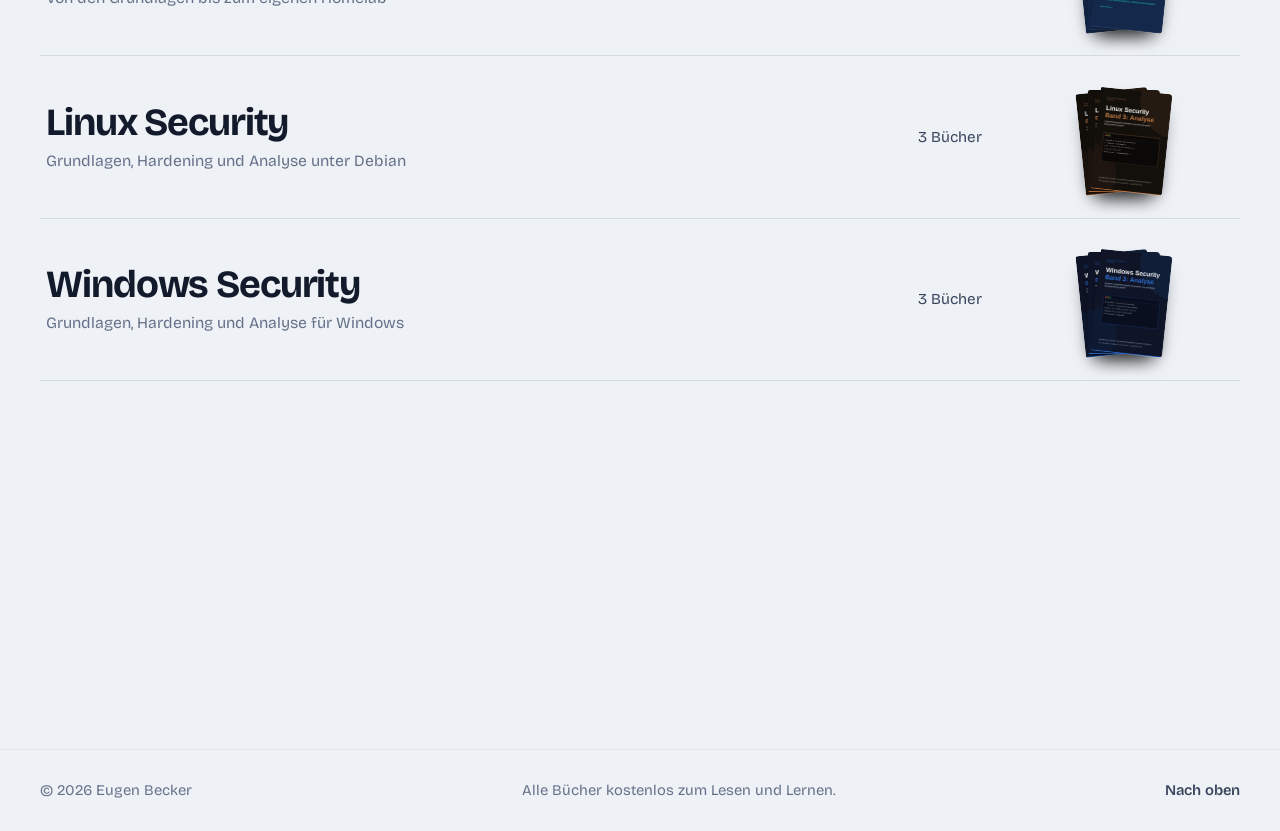
==== commit 2b820cc5: "Add files via upload" ====
--- a/index.html
+++ b/index.html
@@ -2,204 +2,213 @@
 <html lang="de">
 <head>
   <meta charset="UTF-8" />
-  <meta name="viewport" content="width=device-width, initial-scale=1.0" />
-  <meta name="description" content="Fachbücher zu KI, Ethical Hacking, Linux & Windows Security und Netzwerktechnik – kostenlos zum Download." />
-  <title>Buchladen Becker · Fachbücher KI · Security · Hacking</title>
-  <link rel="stylesheet" href="styles.css" />
+  <meta name="viewport" content="width=device-width, initial-scale=1" />
+  <title>Buchladen Becker · Fachbücher zu KI und IT-Sicherheit</title>
+  <meta name="description" content="Kostenlose Fachbücher von Eugen Becker zu KI, Ethical Hacking, Netzwerktechnik, Linux Security und Windows Security als PDF." />
+  <meta name="author" content="Eugen Becker" />
+  <meta property="og:title" content="Buchladen Becker" />
+  <meta property="og:description" content="Kostenlose Fachbücher zu KI und IT-Sicherheit als PDF." />
+  <meta property="og:type" content="website" />
+  <meta name="theme-color" content="#0b1220" />
+  <link rel="icon" href="data:image/svg+xml,<svg xmlns='http://www.w3.org/2000/svg' viewBox='0 0 64 64'><rect width='64' height='64' rx='14' fill='%230b1220'/><path d='M18 16h20a10 10 0 0 1 0 20H18zM18 36h23a10 10 0 0 1 0 20H18z' fill='none' stroke='%23f2a541' stroke-width='6'/></svg>" />
   <link rel="preconnect" href="https://fonts.googleapis.com" />
   <link rel="preconnect" href="https://fonts.gstatic.com" crossorigin />
-  <link href="https://fonts.googleapis.com/css2?family=Playfair+Display:wght@500;600;700&family=Inter:wght@400;500;600;700&display=swap" rel="stylesheet" />
+  <link href="https://fonts.googleapis.com/css2?family=Bricolage+Grotesque:opsz,wght@12..96,400;12..96,500;12..96,600;12..96,700;12..96,800&family=JetBrains+Mono:wght@400;500&display=swap" rel="stylesheet" />
+  <link rel="stylesheet" href="styles.css" />
+  <script>
+    // Theme vor dem ersten Zeichnen setzen, damit nichts aufblitzt
+    (function () {
+      try {
+        var t = localStorage.getItem("theme");
+        if (!t) t = matchMedia("(prefers-color-scheme: light)").matches ? "light" : "dark";
+        document.documentElement.setAttribute("data-theme", t);
+      } catch (e) { document.documentElement.setAttribute("data-theme", "dark"); }
+    })();
+  </script>
 </head>
 <body>
-  <div class="page-bg"></div>
-
-  <div class="topbar">
-    <div class="container topbar-inner">
-      <span class="topbar-text">Kostenlose Fachbücher · PDF-Download</span>
-      <div class="topbar-actions">
-        <a id="donateBtnTop" class="donate-btn donate-btn--sm" href="#" target="_blank" rel="noopener">
-          <svg viewBox="0 0 24 24" width="14" height="14" fill="currentColor" aria-hidden="true">
-            <path d="M12 21.35l-1.45-1.32C5.4 15.36 2 12.28 2 8.5 2 5.42 4.42 3 7.5 3c1.74 0 3.41.81 4.5 2.09C13.09 3.81 14.76 3 16.5 3 19.58 3 22 5.42 22 8.5c0 3.78-3.4 6.86-8.55 11.54L12 21.35z"/>
-          </svg>
-          Spenden
+  <div class="scroll-progress" id="scrollProgress" aria-hidden="true"></div>
+
+  <header class="header" id="header">
+    <div class="container header-inner">
+      <a href="#top" class="brand" aria-label="Buchladen Becker, zum Seitenanfang">
+        <svg class="brand-mark" viewBox="0 0 64 64" aria-hidden="true">
+          <path d="M18 14h19a10 10 0 0 1 0 20H18zM18 34h22a10 10 0 0 1 0 20H18z" />
+        </svg>
+        <span class="brand-name">Buchladen<span class="brand-sub">Becker</span></span>
+      </a>
+
+      <label class="search" for="searchInput">
+        <svg viewBox="0 0 24 24" aria-hidden="true"><circle cx="11" cy="11" r="7"/><path d="m20 20-3.6-3.6"/></svg>
+        <input type="search" id="searchInput" placeholder="Buch suchen, z. B. Nmap" autocomplete="off" />
+        <kbd>/</kbd>
+      </label>
+
+      <div class="header-actions">
+        <button id="themeToggle" class="icon-btn" type="button" aria-label="Hell oder dunkel umschalten">
+          <svg class="i-moon" viewBox="0 0 24 24" aria-hidden="true"><path d="M20 14.5A8 8 0 0 1 9.5 4a8 8 0 1 0 10.5 10.5z"/></svg>
+          <svg class="i-sun" viewBox="0 0 24 24" aria-hidden="true"><circle cx="12" cy="12" r="4"/><path d="M12 2v2M12 20v2M4.9 4.9l1.4 1.4M17.7 17.7l1.4 1.4M2 12h2M20 12h2M4.9 19.1l1.4-1.4M17.7 6.3l1.4-1.4"/></svg>
+        </button>
+        <a class="btn btn-donate btn-sm" data-donate href="#" target="_blank" rel="noopener">
+          <svg viewBox="0 0 24 24" aria-hidden="true"><path d="M4 8h13v5a6 6 0 0 1-6 6H10a6 6 0 0 1-6-6zM17 10h1.5a2.5 2.5 0 0 1 0 5H17M8 2.5c-.6 1 .6 1.8 0 3M12 2.5c-.6 1 .6 1.8 0 3"/></svg>
+          <span>Kaffee spendieren</span>
         </a>
-        <button id="themeToggle" class="icon-btn" aria-label="Theme wechseln" title="Dark / Light">
-          <span class="theme-icon">🌙</span>
-        </button>
+      </div>
+    </div>
+  </header>
+
+  <main id="top">
+    <!-- HERO -->
+    <section class="hero" id="hero">
+      <div class="hero-grid" aria-hidden="true"></div>
+      <div class="container hero-inner">
+        <div class="hero-copy">
+          <h1 class="hero-title">
+            <span class="line"><span>Fachbücher zu KI</span></span>
+            <span class="line"><span>und IT-Sicherheit.</span></span>
+            <span class="line line-muted"><span>Kostenlos als PDF.</span></span>
+          </h1>
+          <p class="hero-lead">
+            Handbücher von Eugen Becker für alle, die mit KI arbeiten oder Systeme absichern wollen.
+            Zum Nachschlagen und Ausprobieren, mit vielen Beispielen aus der Praxis.
+          </p>
+
+          <div class="terminal" aria-label="Kurzübersicht">
+            <div class="terminal-bar">
+              <i></i><i></i><i></i>
+              <span>eugen@buchladen: ~</span>
+            </div>
+            <pre class="terminal-body" id="terminal" aria-live="off"></pre>
+          </div>
+
+          <div class="hero-cta">
+            <a href="#regal" class="btn btn-primary">Bücher ansehen</a>
+            <a href="#reihen" class="btn btn-ghost">Die Reihen</a>
+          </div>
+        </div>
+
+        <div class="carousel-stage" id="carouselStage">
+          <div class="carousel" id="carousel" aria-label="Ausgewählte Bücher"></div>
+          <div class="carousel-floor" aria-hidden="true"></div>
+        </div>
+      </div>
+    </section>
+
+    <!-- REGAL -->
+    <section class="shelf" id="regal">
+      <div class="container">
+        <div class="shelf-head">
+          <div>
+            <h2 id="sectionTitle">Alle Bücher</h2>
+            <p class="shelf-count" id="resultCount"></p>
+          </div>
+          <div class="view-toggle" role="group" aria-label="Ansicht">
+            <button class="view-btn active" data-view="grid" type="button" aria-label="Rasteransicht">
+              <svg viewBox="0 0 24 24" aria-hidden="true"><rect x="3" y="3" width="7" height="7" rx="1.5"/><rect x="14" y="3" width="7" height="7" rx="1.5"/><rect x="3" y="14" width="7" height="7" rx="1.5"/><rect x="14" y="14" width="7" height="7" rx="1.5"/></svg>
+            </button>
+            <button class="view-btn" data-view="list" type="button" aria-label="Listenansicht">
+              <svg viewBox="0 0 24 24" aria-hidden="true"><path d="M8 6h13M8 12h13M8 18h13"/><circle cx="4" cy="6" r="1"/><circle cx="4" cy="12" r="1"/><circle cx="4" cy="18" r="1"/></svg>
+            </button>
+          </div>
+        </div>
+
+        <nav class="filters" id="filters" aria-label="Reihen filtern">
+          <span class="filter-indicator" id="filterIndicator" aria-hidden="true"></span>
+        </nav>
+
+        <div id="booksGrid" class="book-grid view-grid"></div>
+
+        <div id="noResults" class="empty hidden">
+          <p>Zu „<span id="emptyQuery"></span>“ gibt es noch kein Buch.</p>
+          <button class="btn btn-ghost" id="resetFilters" type="button">Suche zurücksetzen</button>
+        </div>
+      </div>
+    </section>
+
+    <!-- REIHEN -->
+    <section class="series" id="reihen">
+      <div class="container">
+        <h2 class="series-heading reveal">Die Reihen</h2>
+        <div class="series-list" id="seriesList"></div>
+      </div>
+    </section>
+
+    <!-- SPENDE -->
+    <section class="donate">
+      <div class="container donate-inner reveal">
+        <div class="cup" aria-hidden="true">
+          <span class="steam"></span><span class="steam"></span><span class="steam"></span>
+          <svg viewBox="0 0 64 64"><path d="M10 24h36v12a14 14 0 0 1-14 14h-8a14 14 0 0 1-14-14z"/><path d="M46 28h4a6 6 0 0 1 0 12h-4"/></svg>
+        </div>
+        <div>
+          <h2>Ein Buch hat dir weitergeholfen?</h2>
+          <p>Alle Titel bleiben kostenlos. Wenn du die Arbeit daran unterstützen möchtest, freue ich mich über einen Kaffee.</p>
+        </div>
+        <a class="btn btn-donate" data-donate href="#" target="_blank" rel="noopener">Mit PayPal spenden</a>
+      </div>
+    </section>
+  </main>
+
+  <footer class="footer">
+    <div class="container footer-inner">
+      <span>© <span id="year">2026</span> Eugen Becker</span>
+      <span class="footer-note">Alle Bücher kostenlos zum Lesen und Lernen.</span>
+      <a href="#top" class="to-top">Nach oben</a>
+    </div>
+  </footer>
+
+  <!-- MODAL -->
+  <div id="modal" class="modal" role="dialog" aria-modal="true" aria-labelledby="modalTitle" hidden>
+    <div class="modal-backdrop" data-close></div>
+    <div class="modal-panel">
+      <button class="modal-close" data-close type="button" aria-label="Schließen">
+        <svg viewBox="0 0 24 24" aria-hidden="true"><path d="M6 6l12 12M18 6 6 18"/></svg>
+      </button>
+      <div class="modal-body">
+        <div class="modal-cover">
+          <div class="book3d book3d-lg" id="modalBook">
+            <div class="book3d-inner">
+              <img id="modalCover" class="book3d-front" src="" alt="" />
+              <span class="book3d-spine"></span>
+              <span class="book3d-back"></span>
+            </div>
+          </div>
+        </div>
+        <div class="modal-info">
+          <p class="modal-series"><span class="dot"></span><span id="modalSeries"></span></p>
+          <h2 id="modalTitle"></h2>
+          <p class="modal-band" id="modalBand"></p>
+          <p class="modal-desc" id="modalDesc"></p>
+          <dl class="modal-facts">
+            <div><dt>Seiten</dt><dd id="modalPages"></dd></div>
+            <div><dt>Format</dt><dd>PDF</dd></div>
+            <div><dt>Größe</dt><dd id="modalSize"></dd></div>
+          </dl>
+          <div class="modal-actions">
+            <a id="modalDownload" href="#" class="btn btn-primary" download>
+              <svg viewBox="0 0 24 24" aria-hidden="true"><path d="M12 3v12M7 10l5 5 5-5M4 20h16"/></svg>
+              PDF herunterladen
+            </a>
+            <a id="modalRead" href="#" class="btn btn-ghost" target="_blank" rel="noopener">Im Browser lesen</a>
+            <button id="modalShare" class="btn btn-ghost btn-icon" type="button" aria-label="Link zu diesem Buch kopieren">
+              <svg viewBox="0 0 24 24" aria-hidden="true"><path d="M10 14a5 5 0 0 0 7 0l3-3a5 5 0 0 0-7-7l-1 1M14 10a5 5 0 0 0-7 0l-3 3a5 5 0 0 0 7 7l1-1"/></svg>
+            </button>
+          </div>
+          <div class="modal-nav">
+            <button id="modalPrev" class="nav-btn" type="button" aria-label="Vorheriges Buch">
+              <svg viewBox="0 0 24 24" aria-hidden="true"><path d="M15 5l-7 7 7 7"/></svg>
+            </button>
+            <span id="modalPos"></span>
+            <button id="modalNext" class="nav-btn" type="button" aria-label="Nächstes Buch">
+              <svg viewBox="0 0 24 24" aria-hidden="true"><path d="M9 5l7 7-7 7"/></svg>
+            </button>
+          </div>
+        </div>
       </div>
     </div>
   </div>
 
-  <header class="header">
-    <div class="container header-inner">
-      <a href="#" class="brand">
-        <span class="brand-mark">B</span>
-        <div class="brand-text">
-          <span class="brand-name">Buchladen Becker</span>
-          <span class="brand-tag">Fachliteratur</span>
-        </div>
-      </a>
-
-      <div class="search-wrap">
-        <svg class="search-icon" viewBox="0 0 24 24" fill="none" stroke="currentColor" stroke-width="2">
-          <circle cx="11" cy="11" r="8"/><path d="m21 21-4.3-4.3"/>
-        </svg>
-        <input type="search" id="searchInput" placeholder="Titel, Kategorie oder Stichwort suchen…" autocomplete="off" />
-      </div>
-
-      <nav class="cat-nav" id="catNav">
-        <button class="cat-pill active" data-filter="all">Alle</button>
-        <button class="cat-pill" data-filter="ki-praxis">KI Praxis</button>
-        <button class="cat-pill" data-filter="ki-verstehen">KI Verstehen</button>
-        <button class="cat-pill" data-filter="ethical-hacking">Ethical Hacking</button>
-        <button class="cat-pill" data-filter="linux-security">Linux Security</button>
-        <button class="cat-pill" data-filter="windows-security">Windows Security</button>
-        <button class="cat-pill" data-filter="netzwerk">Netzwerk</button>
-      </nav>
-    </div>
-  </header>
-
-  <main>
-    <section class="hero">
-      <div class="container">
-        <p class="hero-eyebrow">Willkommen im digitalen Buchladen</p>
-        <h1>Fachbücher für<br><em>Praxis & Verständnis</em></h1>
-        <p class="hero-lead">
-          Handbücher zu Künstlicher Intelligenz, Ethical Hacking und System-Sicherheit –
-          klar geschrieben, sofort einsetzbar, kostenlos als PDF.
-        </p>
-        <div class="hero-meta">
-          <div class="meta-item">
-            <strong id="bookCount">0</strong>
-            <span>Titel</span>
-          </div>
-          <div class="meta-divider"></div>
-          <div class="meta-item">
-            <strong>6</strong>
-            <span>Reihen</span>
-          </div>
-          <div class="meta-divider"></div>
-          <div class="meta-item">
-            <strong>100 %</strong>
-            <span>kostenlos</span>
-          </div>
-        </div>
-
-        <div class="hero-donate">
-          <p class="hero-donate-text">Die Bücher sind kostenlos. Wenn sie dir helfen, freue ich mich über eine kleine Unterstützung.</p>
-          <a id="donateBtnHero" class="donate-btn" href="#" target="_blank" rel="noopener">
-            <svg viewBox="0 0 24 24" width="18" height="18" fill="currentColor" aria-hidden="true">
-              <path d="M12 21.35l-1.45-1.32C5.4 15.36 2 12.28 2 8.5 2 5.42 4.42 3 7.5 3c1.74 0 3.41.81 4.5 2.09C13.09 3.81 14.76 3 16.5 3 19.58 3 22 5.42 22 8.5c0 3.78-3.4 6.86-8.55 11.54L12 21.35z"/>
-            </svg>
-            Mit PayPal unterstützen
-          </a>
-        </div>
-      </div>
-    </section>
-
-    <section class="shelf-section">
-      <div class="container">
-        <div class="shelf-header">
-          <div>
-            <h2 id="sectionTitle">Alle Titel</h2>
-            <p id="resultCount" class="shelf-count"></p>
-          </div>
-          <div class="view-toggle">
-            <button class="view-btn active" data-view="grid" title="Raster">▦</button>
-            <button class="view-btn" data-view="list" title="Liste">☰</button>
-          </div>
-        </div>
-
-        <div id="booksGrid" class="book-grid view-grid"></div>
-
-        <div id="noResults" class="empty-state hidden">
-          <div class="empty-icon">📖</div>
-          <p>Keine Bücher gefunden.</p>
-          <button class="btn-reset" id="resetFilters">Filter zurücksetzen</button>
-        </div>
-      </div>
-    </section>
-
-    <section class="series-section">
-      <div class="container">
-        <h2 class="series-title">Unsere Reihen</h2>
-        <div class="series-grid">
-          <button class="series-card" data-filter="ki-praxis">
-            <span class="series-num">08</span>
-            <h3>KI Praxis</h3>
-            <p>Vom Alltag bis zu eigenen KI-Systemen</p>
-          </button>
-          <button class="series-card" data-filter="ki-verstehen">
-            <span class="series-num">04</span>
-            <h3>KI Verstehen</h3>
-            <p>Grundlagen, Prompting & Vibe Coding</p>
-          </button>
-          <button class="series-card" data-filter="ethical-hacking">
-            <span class="series-num">12</span>
-            <h3>Ethical Hacking</h3>
-            <p>White Hat, Tools & Blue Team</p>
-          </button>
-          <button class="series-card" data-filter="linux-security">
-            <span class="series-num">03</span>
-            <h3>Linux Security</h3>
-            <p>Grundlagen · Hardening · Analyse</p>
-          </button>
-          <button class="series-card" data-filter="windows-security">
-            <span class="series-num">03</span>
-            <h3>Windows Security</h3>
-            <p>Grundlagen · Hardening · Analyse</p>
-          </button>
-          <button class="series-card" data-filter="netzwerk">
-            <span class="series-num">09</span>
-            <h3>Netzwerk verstehen</h3>
-            <p>Von den Grundlagen bis zum Homelab</p>
-          </button>
-        </div>
-      </div>
-    </section>
-  </main>
-
-  <div id="modal" class="modal hidden" role="dialog" aria-modal="true">
-    <div class="modal-backdrop" id="modalBackdrop"></div>
-    <div class="modal-panel">
-      <button class="modal-close" id="modalClose" aria-label="Schließen">×</button>
-      <div class="modal-body">
-        <div class="modal-cover-wrap">
-          <img id="modalCover" src="" alt="" class="modal-cover" />
-        </div>
-        <div class="modal-info">
-          <span id="modalBadge" class="modal-badge"></span>
-          <h2 id="modalTitle"></h2>
-          <p id="modalBand" class="modal-band"></p>
-          <p id="modalDesc" class="modal-desc"></p>
-          <a id="modalDownload" href="#" class="btn-download" download>
-            <svg viewBox="0 0 24 24" fill="none" stroke="currentColor" stroke-width="2.2" width="18" height="18">
-              <path d="M21 15v4a2 2 0 0 1-2 2H5a2 2 0 0 1-2-2v-4"/>
-              <polyline points="7 10 12 15 17 10"/>
-              <line x1="12" y1="15" x2="12" y2="3"/>
-            </svg>
-            PDF herunterladen
-          </a>
-        </div>
-      </div>
-    </div>
-  </div>
-
-  <footer class="footer">
-    <div class="container footer-inner">
-      <div class="footer-brand">
-        <span class="brand-mark small">B</span>
-        <span>Buchladen Becker · Fachliteratur</span>
-      </div>
-      <p>© 2026 · Alle Titel frei verfügbar · Für Bildung & Praxis</p>
-      <a id="donateBtnFooter" class="donate-btn donate-btn--sm" href="#" target="_blank" rel="noopener">
-        <svg viewBox="0 0 24 24" width="14" height="14" fill="currentColor" aria-hidden="true">
-          <path d="M12 21.35l-1.45-1.32C5.4 15.36 2 12.28 2 8.5 2 5.42 4.42 3 7.5 3c1.74 0 3.41.81 4.5 2.09C13.09 3.81 14.76 3 16.5 3 19.58 3 22 5.42 22 8.5c0 3.78-3.4 6.86-8.55 11.54L12 21.35z"/>
-        </svg>
-        Spenden mit PayPal
-      </a>
-    </div>
-  </footer>
+  <div class="toast" id="toast" role="status" aria-live="polite"></div>
 
   <script src="script.js"></script>
 </body>
--- a/styles.css
+++ b/styles.css
@@ -1,886 +1,547 @@
+/* =========================================================
+   Buchladen Becker
+   Farben, Schrift und Abstände stehen als Variablen oben.
+   ========================================================= */
+
 :root {
-  --bg: #0c0e12;
-  --bg-elevated: #141820;
-  --bg-card: #1a1f2b;
-  --bg-card-hover: #222836;
-  --border: #2a3142;
-  --border-soft: #1e2433;
-  --text: #f0f2f5;
-  --text-muted: #8b95a8;
-  --text-soft: #6b7385;
-  --accent: #c9a87c;
-  --accent-hover: #dbb98f;
-  --accent-dim: rgba(201, 168, 124, 0.15);
-  --danger: #e86a6a;
-  --radius: 12px;
-  --radius-lg: 18px;
-  --shadow: 0 12px 40px rgba(0, 0, 0, 0.45);
-  --shadow-soft: 0 4px 20px rgba(0, 0, 0, 0.25);
-  --font: 'Inter', system-ui, -apple-system, sans-serif;
-  --serif: 'Playfair Display', Georgia, serif;
-  --cover-ratio: 2 / 3;
-}
-
-[data-theme="light"] {
-  --bg: #f5f3ef;
-  --bg-elevated: #ffffff;
-  --bg-card: #ffffff;
-  --bg-card-hover: #faf9f7;
-  --border: #e4e0d8;
-  --border-soft: #ebe7e0;
-  --text: #1a1c20;
-  --text-muted: #5c6575;
-  --text-soft: #8a8490;
-  --accent: #9a7345;
-  --accent-hover: #b08a5a;
-  --accent-dim: rgba(154, 115, 69, 0.12);
-  --shadow: 0 12px 40px rgba(0, 0, 0, 0.1);
-  --shadow-soft: 0 4px 20px rgba(0, 0, 0, 0.06);
-}
-
-*, *::before, *::after {
-  box-sizing: border-box;
-  margin: 0;
-  padding: 0;
-}
-
-html {
-  scroll-behavior: smooth;
-}
+  --font: "Bricolage Grotesque", "Segoe UI", system-ui, -apple-system, sans-serif;
+  --mono: "JetBrains Mono", ui-monospace, "Cascadia Code", Consolas, monospace;
+
+  /* Reihenfarben, passend zu den Covern */
+  --c-ki-praxis: #3fb68b;
+  --c-ki-verstehen: #a98bff;
+  --c-ethical-hacking: #ff6b4a;
+  --c-netzwerk: #22c3d6;
+  --c-linux-security: #f2a541;
+  --c-windows-security: #4d9fff;
+
+  --ease-out: cubic-bezier(.16, 1, .3, 1);
+  --ease-spring: cubic-bezier(.34, 1.56, .64, 1);
+  --radius: 14px;
+  --header-h: 68px;
+}
+
+:root[data-theme="dark"] {
+  color-scheme: dark;
+  --bg: #0b1220;
+  --bg-2: #0f1829;
+  --panel: #141f34;
+  --panel-2: #1a2742;
+  --line: #22314f;
+  --line-soft: #19253d;
+  --text: #ece6da;
+  --text-2: #b8bfcc;
+  --muted: #8591a8;
+  --accent: #f2a541;
+  --accent-ink: #1b1204;
+  --grid: rgba(140, 165, 210, .07);
+  --shadow-book: 0 30px 50px -18px rgba(0, 0, 0, .7), 0 10px 18px -8px rgba(0, 0, 0, .5);
+  --glass: rgba(11, 18, 32, .72);
+}
+
+:root[data-theme="light"] {
+  color-scheme: light;
+  --bg: #eef1f6;
+  --bg-2: #e5eaf2;
+  --panel: #ffffff;
+  --panel-2: #f5f7fb;
+  --line: #d3dae6;
+  --line-soft: #e1e6ef;
+  --text: #121a2b;
+  --text-2: #3a465e;
+  --muted: #66728a;
+  --accent: #c7700a;
+  --accent-ink: #ffffff;
+  --grid: rgba(30, 50, 90, .07);
+  --shadow-book: 0 26px 40px -18px rgba(20, 30, 60, .45), 0 8px 14px -8px rgba(20, 30, 60, .3);
+  --glass: rgba(238, 241, 246, .78);
+}
+
+*, *::before, *::after { box-sizing: border-box; margin: 0; padding: 0; }
+
+html { scroll-behavior: smooth; scroll-padding-top: calc(var(--header-h) + 12px); }
 
 body {
   font-family: var(--font);
+  font-size: 1.0625rem;
+  line-height: 1.6;
   background: var(--bg);
   color: var(--text);
-  line-height: 1.55;
   min-height: 100vh;
-  transition: background 0.35s, color 0.35s;
-}
-
-.page-bg {
-  position: fixed;
-  inset: 0;
+  overflow-x: hidden;
+  -webkit-font-smoothing: antialiased;
+  transition: background-color .4s ease, color .4s ease;
+}
+
+img { display: block; max-width: 100%; }
+button { font: inherit; color: inherit; background: none; border: 0; cursor: pointer; }
+a { color: inherit; }
+svg { width: 1.15em; height: 1.15em; fill: none; stroke: currentColor; stroke-width: 2; stroke-linecap: round; stroke-linejoin: round; flex-shrink: 0; }
+
+:focus-visible { outline: 2px solid var(--accent); outline-offset: 3px; border-radius: 6px; }
+
+.container { width: min(1200px, 100% - 3rem); margin-inline: auto; }
+.hidden { display: none !important; }
+
+/* ---------- Scroll-Fortschritt ---------- */
+.scroll-progress {
+  position: fixed; inset: 0 0 auto 0; height: 3px; z-index: 200;
+  background: linear-gradient(90deg, var(--c-ki-praxis), var(--c-windows-security), var(--c-ki-verstehen), var(--c-ethical-hacking), var(--c-linux-security));
+  transform-origin: 0 50%; transform: scaleX(0);
+}
+
+/* ---------- Buttons ---------- */
+.btn {
+  display: inline-flex; align-items: center; justify-content: center; gap: .55rem;
+  padding: .8rem 1.35rem; border-radius: 999px;
+  font-weight: 600; font-size: .98rem; text-decoration: none; white-space: nowrap;
+  transition: transform .25s var(--ease-spring), background-color .2s, color .2s, border-color .2s, box-shadow .25s;
+}
+.btn:active { transform: scale(.96); }
+.btn-primary { background: var(--accent); color: var(--accent-ink); box-shadow: 0 8px 24px -10px var(--accent); }
+.btn-primary:hover { transform: translateY(-2px); box-shadow: 0 14px 30px -10px var(--accent); }
+.btn-ghost { border: 1.5px solid var(--line); color: var(--text); }
+.btn-ghost:hover { border-color: var(--text-2); background: var(--panel); }
+.btn-icon { padding: .8rem; }
+.btn-sm { padding: .5rem .95rem; font-size: .88rem; }
+.btn-donate { background: #ffc439; color: #1d1600; }
+.btn-donate:hover { transform: translateY(-2px) rotate(-1deg); box-shadow: 0 10px 24px -10px #ffc439; }
+
+.icon-btn {
+  width: 40px; height: 40px; border-radius: 50%; display: grid; place-items: center;
+  border: 1.5px solid var(--line); transition: border-color .2s, transform .5s var(--ease-spring);
+}
+.icon-btn:hover { border-color: var(--accent); transform: rotate(25deg); }
+:root[data-theme="dark"] .i-sun, :root[data-theme="light"] .i-moon { display: none; }
+
+/* ---------- Header ---------- */
+.header {
+  position: sticky; top: 0; z-index: 100;
+  background: var(--glass);
+  backdrop-filter: blur(16px) saturate(1.4);
+  -webkit-backdrop-filter: blur(16px) saturate(1.4);
+  border-bottom: 1px solid transparent;
+  transition: border-color .3s, background-color .4s;
+}
+.header.scrolled { border-bottom-color: var(--line-soft); }
+.header-inner { display: flex; align-items: center; gap: 1.5rem; height: var(--header-h); }
+
+.brand { display: flex; align-items: center; gap: .65rem; text-decoration: none; }
+.brand-mark { width: 34px; height: 34px; stroke: var(--accent); stroke-width: 6; }
+.brand:hover .brand-mark path { animation: draw 1.2s var(--ease-out); }
+.brand-name { font-weight: 800; font-size: 1.2rem; letter-spacing: -.02em; line-height: 1; }
+.brand-sub { font-weight: 400; color: var(--muted); margin-left: .3rem; }
+
+@keyframes draw {
+  from { stroke-dasharray: 160; stroke-dashoffset: 160; }
+  to { stroke-dasharray: 160; stroke-dashoffset: 0; }
+}
+
+.search {
+  flex: 1 1 0; min-width: 0; max-width: 440px; margin-left: auto;
+  display: flex; align-items: center; gap: .6rem;
+  padding: 0 .9rem; height: 42px; border-radius: 999px;
+  background: var(--panel); border: 1.5px solid var(--line);
+  color: var(--muted); cursor: text;
+  transition: border-color .2s, box-shadow .3s, max-width .4s var(--ease-out);
+}
+.search:focus-within { border-color: var(--accent); box-shadow: 0 0 0 4px color-mix(in srgb, var(--accent) 18%, transparent); max-width: 520px; }
+.search input { flex: 1; min-width: 0; border: 0; background: none; outline: none; font: inherit; font-size: .95rem; color: var(--text); }
+.search input::placeholder { color: var(--muted); }
+.search input::-webkit-search-cancel-button { display: none; }
+.search kbd {
+  font-family: var(--mono); font-size: .75rem; padding: .1rem .45rem; border-radius: 6px;
+  border: 1px solid var(--line); color: var(--muted);
+}
+.search:focus-within kbd { opacity: 0; }
+
+.header-actions { display: flex; align-items: center; gap: .6rem; }
+
+/* ---------- Hero ---------- */
+.hero { position: relative; padding: clamp(3rem, 7vw, 6rem) 0 clamp(3rem, 6vw, 5rem); overflow: hidden; }
+.hero-grid {
+  position: absolute; inset: -2px;
+  background-image:
+    linear-gradient(var(--grid) 1px, transparent 1px),
+    linear-gradient(90deg, var(--grid) 1px, transparent 1px);
+  background-size: 44px 44px;
+  mask-image: radial-gradient(520px circle at var(--mx, 70%) var(--my, 40%), #000 0%, rgba(0,0,0,.35) 55%, transparent 100%);
+  -webkit-mask-image: radial-gradient(520px circle at var(--mx, 70%) var(--my, 40%), #000 0%, rgba(0,0,0,.35) 55%, transparent 100%);
+  pointer-events: none;
+}
+.hero-inner { position: relative; display: grid; grid-template-columns: 1.05fr 1fr; align-items: center; gap: 2rem; }
+
+.hero-title {
+  font-size: clamp(2.4rem, 4.6vw, 4.3rem);
+  line-height: .98; letter-spacing: -.035em; font-weight: 800;
+  font-variation-settings: "opsz" 96;
+  margin-bottom: 1.4rem;
+}
+.hero-title .line { display: block; overflow: hidden; padding-bottom: .06em; white-space: nowrap; }
+.hero-title .line > span { display: inline-block; transform: translateY(105%); animation: rise .9s var(--ease-out) forwards; }
+.hero-title .line:nth-child(2) > span { animation-delay: .1s; }
+.hero-title .line:nth-child(3) > span { animation-delay: .2s; }
+.hero-title .line-muted { color: var(--muted); font-weight: 500; }
+
+@keyframes rise { to { transform: translateY(0); } }
+
+.hero-lead { max-width: 34rem; color: var(--text-2); font-size: 1.12rem; margin-bottom: 1.8rem; opacity: 0; animation: fadeIn .8s .45s forwards; }
+@keyframes fadeIn { to { opacity: 1; } }
+
+.terminal {
+  max-width: 34rem; border-radius: 12px; overflow: hidden;
+  background: #070c16; border: 1px solid #1f2b44;
+  box-shadow: 0 24px 50px -24px rgba(0,0,0,.6);
+  opacity: 0; transform: translateY(14px);
+  animation: termIn .8s .6s var(--ease-out) forwards;
+}
+@keyframes termIn { to { opacity: 1; transform: none; } }
+.terminal-bar { display: flex; align-items: center; gap: .45rem; padding: .6rem .85rem; background: #0d1424; border-bottom: 1px solid #1a2540; }
+.terminal-bar i { width: 11px; height: 11px; border-radius: 50%; background: #ff5f57; }
+.terminal-bar i:nth-child(2) { background: #febc2e; }
+.terminal-bar i:nth-child(3) { background: #28c840; }
+.terminal-bar span { margin-left: .6rem; font-family: var(--mono); font-size: .74rem; color: #6b7894; }
+.terminal-body {
+  font-family: var(--mono); font-size: .82rem; line-height: 1.7; color: #c9d3e6;
+  padding: .9rem 1.05rem 1.05rem; min-height: 11.6em; white-space: pre-wrap; word-break: break-word;
+}
+.terminal-body .p { color: #3fb68b; }
+.terminal-body .c { color: #f2a541; }
+.terminal-body .o { color: #8a98b5; }
+.terminal-body .s1 { color: var(--c-ki-praxis); }
+.terminal-body .s2 { color: var(--c-ki-verstehen); }
+.terminal-body .s3 { color: var(--c-ethical-hacking); }
+.terminal-body .s4 { color: var(--c-linux-security); }
+.terminal-body .s5 { color: var(--c-windows-security); }
+.caret { display: inline-block; width: .55em; height: 1.1em; vertical-align: -.2em; background: #f2a541; animation: blink 1s steps(1) infinite; }
+@keyframes blink { 50% { opacity: 0; } }
+
+.hero-cta { display: flex; flex-wrap: wrap; gap: .8rem; margin-top: 1.8rem; opacity: 0; animation: fadeIn .8s .9s forwards; }
+
+/* ---------- 3D-Karussell ---------- */
+.carousel-stage {
+  --bw: 150px;
+  --r: 300px;
+  position: relative; height: 470px;
+  perspective: 1400px; perspective-origin: 50% 35%;
+  display: grid; place-items: center;
+  opacity: 0; animation: fadeIn 1.2s .35s forwards;
+}
+.carousel {
+  position: relative; width: var(--bw); aspect-ratio: 1 / 1.414;
+  transform-style: preserve-3d;
+  transform: rotateX(var(--tilt-x, -6deg)) rotateY(var(--tilt-y, 0deg));
+  transition: transform .8s var(--ease-out);
+}
+.carousel-ring {
+  position: absolute; inset: 0; transform-style: preserve-3d;
+  animation: spin 46s linear infinite;
+}
+.carousel-stage:hover .carousel-ring { animation-play-state: paused; }
+@keyframes spin { from { transform: rotateY(0deg); } to { transform: rotateY(-360deg); } }
+
+.carousel-item {
+  position: absolute; inset: 0; transform-style: preserve-3d;
+  transform: rotateY(var(--a)) translateZ(var(--r));
+}
+.carousel-item .book3d { width: 100%; height: 100%; perspective: none; transform-style: preserve-3d; }
+.carousel-item .book3d-inner { animation: bob 6s ease-in-out infinite; animation-delay: var(--d, 0s); }
+.carousel-item button { width: 100%; height: 100%; display: block; transform-style: preserve-3d; }
+@keyframes bob { 50% { transform: translateY(-10px); } }
+
+.carousel-floor {
+  position: absolute; left: 50%; bottom: 18px; width: 560px; height: 120px; translate: -50% 0;
+  background: radial-gradient(closest-side, color-mix(in srgb, var(--accent) 20%, transparent), transparent);
+  filter: blur(8px); pointer-events: none;
+}
+
+/* ---------- 3D-Buch ---------- */
+.book3d { --t: 14px; --spine: var(--accent); perspective: 1100px; }
+.book3d-inner {
+  position: relative; width: 100%; aspect-ratio: 1 / 1.414;
+  transform-style: preserve-3d;
+  transition: transform .7s var(--ease-out);
+}
+.book3d-front, .book3d-back, .book3d-spine { position: absolute; }
+.book3d-front {
+  inset: 0; width: 100%; height: 100%; object-fit: cover;
+  border-radius: 2px 5px 5px 2px;
+  transform: translateZ(calc(var(--t) / 2));
+  backface-visibility: hidden;
+  box-shadow: inset 4px 0 6px -2px rgba(255,255,255,.12);
+}
+/* Lichtkante am Buchrücken */
+.book3d-inner::after {
+  content: ""; position: absolute; inset: 0; border-radius: 2px 5px 5px 2px; pointer-events: none;
+  transform: translateZ(calc(var(--t) / 2 + .5px));
   background:
-    radial-gradient(ellipse 80% 50% at 50% -20%, rgba(201, 168, 124, 0.08), transparent),
-    radial-gradient(ellipse 60% 40% at 100% 50%, rgba(100, 120, 180, 0.04), transparent);
-  pointer-events: none;
+    linear-gradient(90deg, rgba(0,0,0,.35) 0, rgba(255,255,255,.18) 3px, rgba(0,0,0,.12) 7px, transparent 14px),
+    linear-gradient(115deg, rgba(255,255,255,.14), transparent 40%);
+}
+.book3d-back {
+  inset: 0; border-radius: 5px 2px 2px 5px;
+  background: color-mix(in srgb, var(--spine) 30%, #0a0f1a);
+  transform: rotateY(180deg) translateZ(calc(var(--t) / 2));
+  backface-visibility: hidden;
+}
+.book3d-spine {
+  left: 0; top: 0; width: var(--t); height: 100%;
+  transform-origin: left center;
+  transform: translateZ(calc(var(--t) / -2)) rotateY(-90deg);
+  background: linear-gradient(90deg, color-mix(in srgb, var(--spine) 55%, #000), var(--spine) 45%, color-mix(in srgb, var(--spine) 70%, #000));
+}
+.book3d-lg { --t: 26px; }
+
+/* ---------- Regal ---------- */
+.shelf { padding: clamp(3rem, 6vw, 5rem) 0; background: var(--bg-2); border-block: 1px solid var(--line-soft); transition: background-color .4s; }
+.shelf-head { display: flex; align-items: flex-end; justify-content: space-between; gap: 1rem; margin-bottom: 1.4rem; }
+.shelf-head h2 { font-size: clamp(1.9rem, 3.6vw, 2.7rem); letter-spacing: -.03em; line-height: 1.05; font-weight: 800; }
+.shelf-count { color: var(--muted); margin-top: .35rem; font-variant-numeric: tabular-nums; }
+
+.view-toggle { display: flex; padding: 4px; border-radius: 999px; background: var(--panel); border: 1px solid var(--line); }
+.view-btn { width: 38px; height: 34px; border-radius: 999px; display: grid; place-items: center; color: var(--muted); transition: background-color .25s, color .25s; }
+.view-btn.active { background: var(--panel-2); color: var(--text); box-shadow: 0 1px 0 var(--line); }
+
+.filters {
+  position: relative; display: flex; gap: .3rem; padding: 5px; margin-bottom: 2.4rem;
+  width: max-content; max-width: 100%; overflow-x: auto; scrollbar-width: none;
+  border-radius: 999px; background: var(--panel); border: 1px solid var(--line);
+}
+.filters::-webkit-scrollbar { display: none; }
+.filter-indicator {
+  position: absolute; top: 5px; bottom: 5px; left: 0; width: 0; border-radius: 999px;
+  background: var(--fc, var(--accent));
+  transition: transform .5s var(--ease-spring), width .5s var(--ease-spring), background-color .3s;
   z-index: 0;
 }
-
-.container {
-  max-width: 1180px;
-  margin: 0 auto;
-  padding: 0 1.5rem;
-  position: relative;
-  z-index: 1;
-}
-
-/* ——— Topbar ——— */
-.topbar {
-  background: var(--bg-elevated);
-  border-bottom: 1px solid var(--border-soft);
-  font-size: 0.8rem;
-  color: var(--text-muted);
-}
-
-.topbar-inner {
-  display: flex;
-  align-items: center;
-  justify-content: space-between;
-  padding: 0.5rem 1.5rem;
-}
-
-.icon-btn {
-  background: transparent;
-  border: 1px solid var(--border);
-  width: 34px;
-  height: 34px;
-  border-radius: 8px;
-  cursor: pointer;
-  display: flex;
-  align-items: center;
-  justify-content: center;
-  font-size: 1rem;
-  transition: background 0.2s, border-color 0.2s;
-}
-
-.icon-btn:hover {
-  background: var(--bg-card);
-  border-color: var(--accent);
-}
-
-/* ——— Header ——— */
-.header {
-  position: sticky;
-  top: 0;
-  z-index: 80;
-  background: color-mix(in srgb, var(--bg) 88%, transparent);
-  backdrop-filter: blur(14px);
-  border-bottom: 1px solid var(--border-soft);
-}
-
-.header-inner {
-  display: flex;
-  flex-direction: column;
-  gap: 1rem;
-  padding: 1rem 1.5rem 1.15rem;
-}
-
-.brand {
-  display: flex;
-  align-items: center;
-  gap: 0.75rem;
-  text-decoration: none;
-  color: var(--text);
-  width: fit-content;
-}
-
-.brand-mark {
-  width: 42px;
-  height: 42px;
-  background: var(--accent);
-  color: #1a140c;
-  font-family: var(--serif);
-  font-weight: 700;
-  font-size: 1.35rem;
-  display: flex;
-  align-items: center;
-  justify-content: center;
-  border-radius: 10px;
-  letter-spacing: -0.02em;
-}
-
-.brand-mark.small {
-  width: 28px;
-  height: 28px;
-  font-size: 0.9rem;
-  border-radius: 7px;
-}
-
-.brand-text {
-  display: flex;
-  flex-direction: column;
-  line-height: 1.15;
-}
-
-.brand-name {
-  font-family: var(--serif);
-  font-weight: 600;
-  font-size: 1.25rem;
-  letter-spacing: -0.01em;
-}
-
-.brand-tag {
-  font-size: 0.7rem;
-  color: var(--text-muted);
-  text-transform: uppercase;
-  letter-spacing: 0.08em;
-  font-weight: 500;
-}
-
-.search-wrap {
-  position: relative;
-  max-width: 420px;
-  width: 100%;
-}
-
-.search-icon {
-  position: absolute;
-  left: 0.9rem;
-  top: 50%;
-  transform: translateY(-50%);
-  width: 17px;
-  height: 17px;
-  color: var(--text-soft);
-  pointer-events: none;
-}
-
-#searchInput {
-  width: 100%;
-  background: var(--bg-card);
-  border: 1px solid var(--border);
-  color: var(--text);
-  padding: 0.7rem 1rem 0.7rem 2.5rem;
-  border-radius: 999px;
-  font-size: 0.9rem;
-  font-family: inherit;
-  transition: border-color 0.2s, box-shadow 0.2s;
-}
-
-#searchInput:focus {
-  outline: none;
-  border-color: var(--accent);
-  box-shadow: 0 0 0 3px var(--accent-dim);
-}
-
-#searchInput::placeholder {
-  color: var(--text-soft);
-}
-
-.cat-nav {
-  display: flex;
-  gap: 0.4rem;
-  flex-wrap: wrap;
-  overflow-x: auto;
-  padding-bottom: 2px;
-  -webkit-overflow-scrolling: touch;
-}
-
-.cat-pill {
-  flex-shrink: 0;
-  background: transparent;
-  border: 1px solid var(--border);
-  color: var(--text-muted);
-  padding: 0.4rem 0.95rem;
-  border-radius: 999px;
-  font-size: 0.82rem;
-  font-weight: 500;
-  cursor: pointer;
-  transition: all 0.2s;
-  font-family: inherit;
-  white-space: nowrap;
-}
-
-.cat-pill:hover {
-  color: var(--text);
-  border-color: var(--text-muted);
-}
-
-.cat-pill.active {
-  background: var(--accent);
-  border-color: var(--accent);
-  color: #1a140c;
-}
-
-/* ——— Hero ——— */
-.hero {
-  padding: 3.5rem 0 2.5rem;
-  text-align: center;
-}
-
-.hero-eyebrow {
-  font-size: 0.8rem;
-  text-transform: uppercase;
-  letter-spacing: 0.12em;
-  color: var(--accent);
-  font-weight: 600;
-  margin-bottom: 0.85rem;
-}
-
-.hero h1 {
-  font-family: var(--serif);
-  font-size: clamp(2.1rem, 5vw, 3.4rem);
-  font-weight: 600;
-  line-height: 1.2;
-  letter-spacing: -0.02em;
-  margin-bottom: 1.1rem;
-}
-
-.hero h1 em {
-  font-style: italic;
-  color: var(--accent);
-}
-
-.hero-lead {
-  max-width: 520px;
-  margin: 0 auto 2rem;
-  color: var(--text-muted);
-  font-size: 1.05rem;
-}
-
-.hero-meta {
-  display: inline-flex;
-  align-items: center;
-  gap: 1.5rem;
-  background: var(--bg-card);
-  border: 1px solid var(--border);
-  padding: 0.85rem 1.75rem;
-  border-radius: 999px;
-}
-
-.meta-item {
-  display: flex;
-  flex-direction: column;
-  align-items: center;
-  gap: 0.1rem;
-}
-
-.meta-item strong {
-  font-size: 1.15rem;
-  font-weight: 700;
-  color: var(--text);
-}
-
-.meta-item span {
-  font-size: 0.7rem;
-  text-transform: uppercase;
-  letter-spacing: 0.06em;
-  color: var(--text-soft);
-}
-
-.meta-divider {
-  width: 1px;
-  height: 28px;
-  background: var(--border);
-}
-
-/* ——— Shelf / Books ——— */
-.shelf-section {
-  padding: 1rem 0 4rem;
-}
-
-.shelf-header {
-  display: flex;
-  align-items: flex-end;
-  justify-content: space-between;
-  margin-bottom: 1.75rem;
-  gap: 1rem;
-  flex-wrap: wrap;
-}
-
-.shelf-header h2 {
-  font-family: var(--serif);
-  font-size: 1.55rem;
-  font-weight: 600;
-}
-
-.shelf-count {
-  color: var(--text-muted);
-  font-size: 0.9rem;
-  margin-top: 0.2rem;
-}
-
-.view-toggle {
-  display: flex;
-  gap: 0.3rem;
-  background: var(--bg-card);
-  border: 1px solid var(--border);
-  padding: 0.25rem;
-  border-radius: 10px;
-}
-
-.view-btn {
-  background: transparent;
-  border: none;
-  width: 34px;
-  height: 34px;
-  border-radius: 7px;
-  cursor: pointer;
-  color: var(--text-muted);
-  font-size: 1rem;
-  transition: all 0.15s;
-}
-
-.view-btn.active {
-  background: var(--accent);
-  color: #1a140c;
-}
-
-/* Grid view – bookstore style */
+.filter {
+  position: relative; z-index: 1; display: inline-flex; align-items: center; gap: .45rem;
+  padding: .5rem 1rem; border-radius: 999px; font-size: .93rem; font-weight: 600; white-space: nowrap;
+  color: var(--text-2); transition: color .3s;
+}
+.filter .n { font-size: .78rem; font-weight: 500; opacity: .7; font-variant-numeric: tabular-nums; }
+.filter:hover { color: var(--text); }
+.filter.active { color: #0b1220; }
+
+/* Raster */
 .book-grid.view-grid {
-  display: grid;
-  grid-template-columns: repeat(auto-fill, minmax(170px, 1fr));
-  gap: 1.75rem 1.25rem;
-}
-
+  display: grid; grid-template-columns: repeat(auto-fill, minmax(178px, 1fr));
+  gap: 2.6rem 1.8rem;
+}
 .book-card {
-  cursor: pointer;
-  display: flex;
-  flex-direction: column;
-  gap: 0.85rem;
-  transition: transform 0.25s ease;
-  background: transparent;
-  border: none;
-  text-align: left;
-  padding: 0;
-  font-family: inherit;
-  color: inherit;
-}
-
-.book-card:hover {
-  transform: translateY(-6px);
-}
-
-.book-card:hover .cover-frame {
-  box-shadow: var(--shadow);
-  border-color: color-mix(in srgb, var(--accent) 35%, var(--border));
-}
-
-.book-card:hover .cover-img {
-  transform: scale(1.03);
-}
-
-.cover-frame {
-  position: relative;
-  aspect-ratio: var(--cover-ratio);
-  background: var(--bg-card);
-  border: 1px solid var(--border);
-  border-radius: 6px 8px 8px 6px;
-  overflow: hidden;
-  box-shadow: var(--shadow-soft);
-  transition: box-shadow 0.25s, border-color 0.25s;
-}
-
-/* subtle book spine effect */
-.cover-frame::before {
-  content: '';
-  position: absolute;
-  left: 0;
-  top: 0;
-  bottom: 0;
-  width: 5px;
-  background: linear-gradient(90deg, rgba(0,0,0,0.25), transparent);
-  z-index: 2;
-  pointer-events: none;
-}
-
-.cover-img {
-  width: 100%;
-  height: 100%;
-  object-fit: cover;
-  object-position: top center;
-  display: block;
-  transition: transform 0.35s ease;
-}
-
-.cover-placeholder {
-  width: 100%;
-  height: 100%;
-  display: flex;
-  align-items: center;
-  justify-content: center;
-  background: linear-gradient(145deg, var(--bg-card), var(--bg-elevated));
-  color: var(--text-soft);
-  font-family: var(--serif);
-  font-size: 1.5rem;
-}
-
-.book-info {
-  display: flex;
-  flex-direction: column;
-  gap: 0.25rem;
-  padding: 0 0.15rem;
-}
-
-.book-series {
-  font-size: 0.68rem;
-  text-transform: uppercase;
-  letter-spacing: 0.07em;
-  color: var(--accent);
-  font-weight: 600;
-}
-
-.book-title {
-  font-size: 0.92rem;
-  font-weight: 600;
-  line-height: 1.3;
-  color: var(--text);
-  display: -webkit-box;
-  -webkit-line-clamp: 2;
-  -webkit-box-orient: vertical;
-  overflow: hidden;
-}
-
-.book-band {
-  font-size: 0.78rem;
-  color: var(--text-soft);
-}
-
-/* List view */
-.book-grid.view-list {
-  display: flex;
-  flex-direction: column;
-  gap: 0.75rem;
-}
-
-.book-grid.view-list .book-card {
-  flex-direction: row;
-  align-items: center;
-  gap: 1.25rem;
-  background: var(--bg-card);
-  border: 1px solid var(--border);
-  border-radius: var(--radius);
-  padding: 0.75rem 1rem 0.75rem 0.75rem;
-  transform: none;
-}
-
-.book-grid.view-list .book-card:hover {
-  transform: none;
-  background: var(--bg-card-hover);
-  border-color: color-mix(in srgb, var(--accent) 30%, var(--border));
-}
-
-.book-grid.view-list .cover-frame {
-  width: 72px;
-  flex-shrink: 0;
-  aspect-ratio: var(--cover-ratio);
-}
-
-.book-grid.view-list .book-title {
-  -webkit-line-clamp: 1;
-  font-size: 1rem;
-}
-
-.book-grid.view-list .book-info {
-  flex: 1;
-}
-
-.book-grid.view-list .list-actions {
-  display: flex;
-  gap: 0.5rem;
-}
-
-/* Empty */
-.empty-state {
-  text-align: center;
-  padding: 4rem 1rem;
-  color: var(--text-muted);
-}
-
-.empty-icon {
-  font-size: 2.5rem;
-  margin-bottom: 0.75rem;
-}
-
-.btn-reset {
-  margin-top: 1rem;
-  background: var(--accent);
-  color: #1a140c;
-  border: none;
-  padding: 0.55rem 1.25rem;
-  border-radius: 8px;
-  font-weight: 600;
-  font-size: 0.85rem;
-  cursor: pointer;
-  font-family: inherit;
-}
-
-.hidden {
-  display: none !important;
-}
-
-/* ——— Series ——— */
-.series-section {
-  padding: 2rem 0 5rem;
-  border-top: 1px solid var(--border-soft);
-}
-
-.series-title {
-  font-family: var(--serif);
-  font-size: 1.45rem;
-  font-weight: 600;
-  margin-bottom: 1.5rem;
-  text-align: center;
-}
-
-.series-grid {
-  display: grid;
-  grid-template-columns: repeat(auto-fill, minmax(200px, 1fr));
-  gap: 1rem;
-}
-
-.series-card {
-  background: var(--bg-card);
-  border: 1px solid var(--border);
-  border-radius: var(--radius);
-  padding: 1.35rem 1.25rem;
-  text-align: left;
-  cursor: pointer;
-  transition: all 0.2s;
-  font-family: inherit;
-  color: inherit;
-}
-
-.series-card:hover {
-  border-color: var(--accent);
-  background: var(--bg-card-hover);
-  transform: translateY(-3px);
-  box-shadow: var(--shadow-soft);
-}
-
-.series-num {
-  font-family: var(--serif);
-  font-size: 1.6rem;
-  font-weight: 600;
-  color: var(--accent);
-  opacity: 0.7;
-  display: block;
-  margin-bottom: 0.35rem;
-}
-
-.series-card h3 {
-  font-size: 1.05rem;
-  font-weight: 600;
-  margin-bottom: 0.3rem;
-}
-
-.series-card p {
-  font-size: 0.82rem;
-  color: var(--text-muted);
-  line-height: 1.4;
-}
-
-/* ——— Modal ——— */
-.modal {
-  position: fixed;
-  inset: 0;
-  z-index: 200;
-  display: flex;
-  align-items: center;
-  justify-content: center;
-  padding: 1.5rem;
-}
-
-.modal-backdrop {
-  position: absolute;
-  inset: 0;
-  background: rgba(0, 0, 0, 0.65);
-  backdrop-filter: blur(6px);
-}
-
+  --spine: var(--sc, var(--accent));
+  display: flex; flex-direction: column; gap: .9rem; text-align: left; width: 100%;
+  view-transition-name: var(--vt);
+}
+.book-card .book3d { --t: 16px; filter: drop-shadow(0 0 0 transparent); }
+.book-card .book3d-inner { box-shadow: var(--shadow-book); border-radius: 2px 5px 5px 2px; }
+.book-card:hover .book3d-inner,
+.book-card:focus-visible .book3d-inner { transform: translateY(-10px) rotateY(32deg) rotateZ(-1deg); box-shadow: none; }
+.book-card:hover .book3d::before { opacity: 1; }
+.book-card .book3d { position: relative; }
+.book-card .book3d::before {
+  content: ""; position: absolute; left: 8%; right: 8%; bottom: -18px; height: 22px;
+  background: radial-gradient(closest-side, rgba(0,0,0,.45), transparent);
+  opacity: .55; transition: opacity .4s, transform .6s var(--ease-out);
+}
+.book-card:hover .book3d::before { transform: scaleX(.8); opacity: .35; }
+
+.book-meta { display: flex; flex-direction: column; gap: .2rem; }
+.book-series { display: inline-flex; align-items: center; gap: .4rem; font-size: .8rem; font-weight: 600; color: var(--sc); }
+.book-series::before { content: ""; width: 7px; height: 7px; border-radius: 50%; background: currentColor; }
+.book-title { font-size: 1.02rem; font-weight: 700; line-height: 1.25; letter-spacing: -.01em; }
+.book-sub { font-size: .85rem; color: var(--muted); }
+.badge-new {
+  display: inline-block; margin-left: .35rem; padding: .05rem .45rem; border-radius: 999px;
+  font-size: .7rem; font-weight: 700; color: #0b1220; background: var(--accent);
+  vertical-align: .1em;
+}
+.book-desc { display: none; }
+
+/* Liste */
+.book-grid.view-list { display: flex; flex-direction: column; gap: .8rem; }
+.view-list .book-card {
+  flex-direction: row; align-items: center; gap: 1.4rem; padding: .9rem 1.2rem .9rem .9rem;
+  border-radius: var(--radius); background: var(--panel); border: 1px solid var(--line-soft);
+  transition: border-color .25s, transform .35s var(--ease-out), background-color .4s;
+}
+.view-list .book-card:hover { border-color: var(--sc); transform: translateX(6px); }
+.view-list .book-card .book3d { width: 64px; flex-shrink: 0; --t: 8px; }
+.view-list .book-card .book3d::before { display: none; }
+.view-list .book-card:hover .book3d-inner { transform: rotateY(24deg); }
+.view-list .book-meta { flex: 1; }
+.view-list .book-desc { display: block; color: var(--text-2); font-size: .92rem; margin-top: .15rem; max-width: 62ch; }
+.view-list .book-sub { order: 5; }
+
+/* Reveal beim Scrollen */
+.book-card.reveal-card { opacity: 0; transform: translateY(26px); }
+.book-card.reveal-card.in { animation: cardIn .7s var(--ease-out) forwards; animation-delay: calc(var(--i, 0) * 45ms); }
+@keyframes cardIn { to { opacity: 1; transform: none; } }
+
+.empty { text-align: center; padding: 4rem 1rem; color: var(--text-2); }
+.empty p { margin-bottom: 1.2rem; font-size: 1.1rem; }
+
+/* ---------- Reihen ---------- */
+.series { padding: clamp(4rem, 8vw, 7rem) 0; }
+.series-heading { font-size: clamp(1.9rem, 3.6vw, 2.7rem); letter-spacing: -.03em; font-weight: 800; margin-bottom: 2rem; }
+.series-list { border-top: 1px solid var(--line); }
+.series-row {
+  --sc: var(--accent);
+  position: relative; width: 100%; text-align: left;
+  display: grid; grid-template-columns: 1fr auto 220px; align-items: center; gap: 2rem;
+  padding: 1.6rem .4rem; border-bottom: 1px solid var(--line);
+  overflow: hidden; isolation: isolate;
+}
+.series-row::before {
+  content: ""; position: absolute; inset: 0; z-index: -1;
+  background: linear-gradient(90deg, color-mix(in srgb, var(--sc) 16%, transparent), transparent 70%);
+  transform: scaleX(0); transform-origin: left; transition: transform .6s var(--ease-out);
+}
+.series-row:hover::before, .series-row:focus-visible::before { transform: scaleX(1); }
+.series-name { font-size: clamp(1.5rem, 3.2vw, 2.4rem); font-weight: 700; letter-spacing: -.03em; line-height: 1.05; transition: transform .5s var(--ease-out), color .3s; }
+.series-row:hover .series-name { transform: translateX(10px); color: var(--sc); }
+.series-text { color: var(--muted); margin-top: .3rem; font-size: .98rem; }
+.series-count { font-size: .95rem; color: var(--text-2); white-space: nowrap; font-variant-numeric: tabular-nums; }
+.series-fan { position: relative; height: 110px; }
+.series-fan img {
+  position: absolute; bottom: 0; left: 50%; width: 72px; aspect-ratio: 1/1.414; object-fit: cover;
+  border-radius: 2px 4px 4px 2px; box-shadow: 0 10px 20px -8px rgba(0,0,0,.55);
+  transform-origin: 50% 120%;
+  transform: translateX(-50%) rotate(calc(var(--k) * 6deg));
+  transition: transform .6s var(--ease-spring);
+}
+.series-row:hover .series-fan img { transform: translateX(calc(-50% + var(--k) * 34px)) translateY(-6px) rotate(calc(var(--k) * 14deg)); }
+
+/* ---------- Spende ---------- */
+.donate { padding-bottom: clamp(4rem, 8vw, 6rem); }
+.donate-inner {
+  display: grid; grid-template-columns: auto 1fr auto; align-items: center; gap: 2rem;
+  padding: 2.2rem 2.4rem; border-radius: 22px;
+  background: var(--panel); border: 1px solid var(--line);
+}
+.donate h2 { font-size: 1.5rem; letter-spacing: -.02em; margin-bottom: .3rem; }
+.donate p { color: var(--text-2); max-width: 52ch; }
+.cup { position: relative; width: 64px; height: 64px; color: #ffc439; }
+.cup svg { width: 64px; height: 64px; stroke-width: 3.5; }
+.steam {
+  position: absolute; top: -4px; width: 4px; height: 18px; border-radius: 4px;
+  background: currentColor; opacity: 0; animation: steam 2.4s ease-in-out infinite;
+}
+.steam:nth-child(1) { left: 20px; }
+.steam:nth-child(2) { left: 28px; animation-delay: .6s; }
+.steam:nth-child(3) { left: 36px; animation-delay: 1.2s; }
+@keyframes steam {
+  0% { transform: translateY(8px) scaleY(.6); opacity: 0; }
+  40% { opacity: .55; }
+  100% { transform: translateY(-14px) scaleY(1.1); opacity: 0; }
+}
+
+/* Reveal für Abschnitte */
+.reveal { opacity: 0; transform: translateY(30px); transition: opacity .9s var(--ease-out), transform .9s var(--ease-out); }
+.reveal.in { opacity: 1; transform: none; }
+
+/* ---------- Footer ---------- */
+.footer { border-top: 1px solid var(--line-soft); padding: 1.8rem 0; color: var(--muted); font-size: .92rem; }
+.footer-inner { display: flex; flex-wrap: wrap; gap: 1rem 2rem; align-items: center; justify-content: space-between; }
+.to-top { text-decoration: none; font-weight: 600; color: var(--text-2); }
+.to-top:hover { color: var(--accent); }
+
+/* ---------- Modal ---------- */
+.modal { position: fixed; inset: 0; z-index: 300; display: grid; place-items: center; padding: 1.2rem; }
+.modal[hidden] { display: none; }
+.modal-backdrop { position: absolute; inset: 0; background: rgba(4, 8, 16, .7); backdrop-filter: blur(6px); animation: fadeIn .35s forwards; opacity: 0; }
 .modal-panel {
-  position: relative;
-  background: var(--bg-elevated);
-  border: 1px solid var(--border);
-  border-radius: var(--radius-lg);
-  max-width: 720px;
-  width: 100%;
-  max-height: 90vh;
-  overflow: auto;
-  box-shadow: var(--shadow);
-  animation: modalIn 0.25s ease;
-}
-
-@keyframes modalIn {
-  from { opacity: 0; transform: translateY(16px) scale(0.98); }
-  to { opacity: 1; transform: none; }
-}
+  position: relative; width: min(920px, 100%); max-height: calc(100vh - 2.4rem); overflow: auto;
+  background: var(--panel); border: 1px solid var(--line); border-radius: 22px;
+  box-shadow: 0 40px 80px -20px rgba(0,0,0,.6);
+  animation: panelIn .55s var(--ease-out);
+}
+.modal.closing .modal-panel { animation: panelOut .3s ease-in forwards; }
+.modal.closing .modal-backdrop { animation: fadeOut .3s forwards; }
+@keyframes panelIn { from { opacity: 0; transform: translateY(30px) scale(.97); } }
+@keyframes panelOut { to { opacity: 0; transform: translateY(16px) scale(.98); } }
+@keyframes fadeOut { from { opacity: 1; } to { opacity: 0; } }
 
 .modal-close {
-  position: absolute;
-  top: 0.85rem;
-  right: 0.85rem;
-  width: 36px;
-  height: 36px;
-  border-radius: 50%;
-  border: 1px solid var(--border);
-  background: var(--bg-card);
-  color: var(--text);
-  font-size: 1.4rem;
-  cursor: pointer;
-  z-index: 5;
-  display: flex;
-  align-items: center;
-  justify-content: center;
-  line-height: 1;
-  transition: background 0.15s;
-}
-
-.modal-close:hover {
-  background: var(--bg-card-hover);
-}
-
-.modal-body {
-  display: grid;
-  grid-template-columns: 220px 1fr;
-  gap: 2rem;
-  padding: 2rem;
-}
-
-.modal-cover-wrap {
-  aspect-ratio: var(--cover-ratio);
-  border-radius: 6px;
-  overflow: hidden;
-  border: 1px solid var(--border);
-  box-shadow: var(--shadow-soft);
-  background: var(--bg-card);
-}
-
-.modal-cover {
-  width: 100%;
-  height: 100%;
-  object-fit: cover;
-  object-position: top center;
-  display: block;
-}
-
-.modal-info {
-  display: flex;
-  flex-direction: column;
-  gap: 0.6rem;
-  justify-content: center;
-}
-
-.modal-badge {
-  display: inline-block;
-  width: fit-content;
-  font-size: 0.72rem;
-  text-transform: uppercase;
-  letter-spacing: 0.06em;
-  font-weight: 600;
-  color: var(--accent);
-  background: var(--accent-dim);
-  padding: 0.25rem 0.65rem;
-  border-radius: 6px;
-}
-
-.modal-info h2 {
-  font-family: var(--serif);
-  font-size: 1.55rem;
-  font-weight: 600;
-  line-height: 1.25;
-}
-
-.modal-band {
-  font-size: 0.9rem;
-  color: var(--text-soft);
-}
-
-.modal-desc {
-  color: var(--text-muted);
-  font-size: 0.95rem;
-  line-height: 1.55;
-  margin: 0.4rem 0 0.8rem;
-}
-
-.btn-download {
-  display: inline-flex;
-  align-items: center;
-  gap: 0.5rem;
-  background: var(--accent);
-  color: #1a140c;
-  text-decoration: none;
-  font-weight: 600;
-  font-size: 0.9rem;
-  padding: 0.75rem 1.35rem;
-  border-radius: 10px;
-  width: fit-content;
-  transition: background 0.2s, transform 0.15s;
-}
-
-.btn-download:hover {
-  background: var(--accent-hover);
-  transform: translateY(-1px);
-}
-
-/* ——— Footer ——— */
-.footer {
-  border-top: 1px solid var(--border-soft);
-  padding: 2rem 0;
-}
-
-.footer-inner {
-  display: flex;
-  flex-direction: column;
-  align-items: center;
-  gap: 0.75rem;
-  text-align: center;
-  color: var(--text-muted);
-  font-size: 0.85rem;
-}
-
-.footer-brand {
-  display: flex;
-  align-items: center;
-  gap: 0.6rem;
-  color: var(--text);
-  font-weight: 500;
-}
-
-/* ——— Responsive ——— */
-@media (max-width: 720px) {
-  .modal-body {
-    grid-template-columns: 1fr;
-    gap: 1.25rem;
-    padding: 1.5rem;
-  }
-
-  .modal-cover-wrap {
-    max-width: 180px;
-    margin: 0 auto;
-  }
-
-  .hero {
-    padding: 2.5rem 0 2rem;
-  }
-
-  .hero-meta {
-    gap: 1rem;
-    padding: 0.7rem 1.2rem;
-  }
-
-  .book-grid.view-grid {
-    grid-template-columns: repeat(auto-fill, minmax(140px, 1fr));
-    gap: 1.35rem 0.9rem;
-  }
-}
-
+  position: absolute; top: 1rem; right: 1rem; z-index: 2; width: 40px; height: 40px; border-radius: 50%;
+  display: grid; place-items: center; background: var(--panel-2); border: 1px solid var(--line);
+  transition: transform .4s var(--ease-spring);
+}
+.modal-close:hover { transform: rotate(90deg); }
+
+.modal-body { display: grid; grid-template-columns: 300px 1fr; gap: 2.6rem; padding: 2.6rem; }
+.modal-cover { display: grid; place-items: center; perspective: 1200px; }
+.modal-cover .book3d { width: 100%; max-width: 280px; --spine: var(--sc); }
+.modal-cover .book3d-inner { animation: showcase 1.1s var(--ease-out); transform: rotateY(-18deg) rotateX(4deg); }
+.modal-cover .book3d-inner:hover { transform: rotateY(22deg) rotateX(2deg); }
+@keyframes showcase { from { transform: rotateY(-70deg) rotateX(8deg) translateZ(-60px); } }
+.modal-cover .book3d-front { box-shadow: 0 30px 50px -20px rgba(0,0,0,.7); }
+
+.modal-info { display: flex; flex-direction: column; }
+.modal-series { display: inline-flex; align-items: center; gap: .5rem; font-weight: 600; color: var(--sc); font-size: .92rem; }
+.modal-series .dot { width: 8px; height: 8px; border-radius: 50%; background: currentColor; }
+.modal-info h2 { font-size: clamp(1.6rem, 3vw, 2.3rem); line-height: 1.08; letter-spacing: -.03em; margin: .5rem 0 .4rem; padding-right: 2.5rem; }
+.modal-band { color: var(--muted); margin-bottom: 1.1rem; }
+.modal-desc { color: var(--text-2); font-size: 1.05rem; max-width: 52ch; margin-bottom: 1.5rem; }
+.modal-facts { display: flex; gap: 2rem; margin-bottom: 1.8rem; padding: 1rem 0; border-block: 1px solid var(--line); }
+.modal-facts dt { font-size: .8rem; color: var(--muted); }
+.modal-facts dd { font-weight: 700; font-size: 1.1rem; font-variant-numeric: tabular-nums; }
+.modal-actions { display: flex; flex-wrap: wrap; gap: .7rem; }
+.modal-nav { display: flex; align-items: center; gap: .8rem; margin-top: auto; padding-top: 1.8rem; color: var(--muted); font-size: .9rem; font-variant-numeric: tabular-nums; }
+.nav-btn { width: 36px; height: 36px; border-radius: 50%; display: grid; place-items: center; border: 1px solid var(--line); transition: border-color .2s, transform .3s var(--ease-spring); }
+.nav-btn:hover { border-color: var(--text-2); }
+#modalPrev:hover { transform: translateX(-3px); }
+#modalNext:hover { transform: translateX(3px); }
+
+.modal-body.swap-next { animation: swapNext .45s var(--ease-out); }
+.modal-body.swap-prev { animation: swapPrev .45s var(--ease-out); }
+@keyframes swapNext { from { opacity: 0; transform: translateX(28px); } }
+@keyframes swapPrev { from { opacity: 0; transform: translateX(-28px); } }
+
+/* ---------- Toast ---------- */
+.toast {
+  position: fixed; left: 50%; bottom: 1.6rem; z-index: 400;
+  padding: .7rem 1.2rem; border-radius: 999px; background: var(--text); color: var(--bg); font-weight: 600; font-size: .92rem;
+  transform: translate(-50%, calc(100% + 3rem)); visibility: hidden;
+  transition: transform .5s var(--ease-spring), visibility 0s .5s;
+}
+.toast.show { transform: translate(-50%, 0); visibility: visible; transition: transform .5s var(--ease-spring); }
+
+/* ---------- View Transitions ---------- */
+::view-transition-group(*) { animation-duration: .5s; animation-timing-function: var(--ease-out); }
+
+/* ---------- Responsive ---------- */
+@media (max-width: 980px) {
+  .hero-inner { grid-template-columns: 1fr; }
+  .carousel-stage { --bw: 120px; --r: 230px; height: 360px; order: -1; margin-bottom: -1rem; }
+  .carousel-floor { width: 420px; }
+  .series-row { grid-template-columns: 1fr auto; }
+  .series-fan { display: none; }
+}
+@media (max-width: 760px) {
+  .header-inner { gap: .8rem; }
+  .brand-sub, .btn-donate.btn-sm span { display: none; }
+  .btn-donate.btn-sm { padding: .55rem; width: 40px; height: 40px; }
+  .search kbd { display: none; }
+  .search { padding: 0 .75rem; }
+  .icon-btn { width: 40px; flex-shrink: 0; }
+  .book-grid.view-grid { grid-template-columns: repeat(auto-fill, minmax(140px, 1fr)); gap: 2rem 1.2rem; }
+  .modal-body { grid-template-columns: 1fr; padding: 1.6rem; gap: 1.6rem; }
+  .modal-cover .book3d { max-width: 190px; }
+  .donate-inner { grid-template-columns: 1fr; text-align: left; padding: 1.8rem; }
+  .shelf-head { align-items: flex-start; }
+}
 @media (max-width: 480px) {
-  .header-inner {
-    padding: 0.85rem 1rem 1rem;
-  }
-
-  .book-grid.view-grid {
-    grid-template-columns: repeat(2, 1fr);
-  }
-}
-/* ——— Donate buttons ——— */
-.donate-btn {
-  display: inline-flex;
-  align-items: center;
-  gap: 0.5rem;
-  background: #0070ba;
-  color: #fff;
-  text-decoration: none;
-  font-weight: 600;
-  font-size: 0.9rem;
-  padding: 0.7rem 1.25rem;
-  border-radius: 999px;
-  border: none;
-  cursor: pointer;
-  transition: background 0.2s, transform 0.15s, box-shadow 0.2s;
-  font-family: inherit;
-  box-shadow: 0 2px 10px rgba(0, 112, 186, 0.25);
-}
-
-.donate-btn:hover {
-  background: #005ea6;
-  transform: translateY(-1px);
-  box-shadow: 0 4px 14px rgba(0, 112, 186, 0.35);
-  color: #fff;
-}
-
-.donate-btn--sm {
-  padding: 0.35rem 0.85rem;
-  font-size: 0.78rem;
-  gap: 0.35rem;
-  box-shadow: none;
-}
-
-.donate-btn--sm:hover {
-  transform: none;
-}
-
-.topbar-actions {
-  display: flex;
-  align-items: center;
-  gap: 0.6rem;
-}
-
-.hero-donate {
-  margin-top: 1.75rem;
-  display: flex;
-  flex-direction: column;
-  align-items: center;
-  gap: 0.85rem;
-}
-
-.hero-donate-text {
-  font-size: 0.9rem;
-  color: var(--text-muted);
-  max-width: 380px;
-}
-
-.footer-inner {
-  gap: 1rem;
-}
+  .container { width: calc(100% - 2rem); }
+  .brand-name { font-size: 1.05rem; }
+  .carousel-stage { --bw: 96px; --r: 175px; height: 290px; }
+  .view-list .book-desc { display: none; }
+  .modal-facts { gap: 1.2rem; }
+}
+
+/* ---------- Weniger Bewegung ---------- */
+@media (prefers-reduced-motion: reduce) {
+  *, *::before, *::after { animation-duration: .01ms !important; animation-iteration-count: 1 !important; transition-duration: .01ms !important; scroll-behavior: auto !important; }
+  .carousel-ring { animation: none; }
+  .reveal, .book-card.reveal-card { opacity: 1; transform: none; }
+}
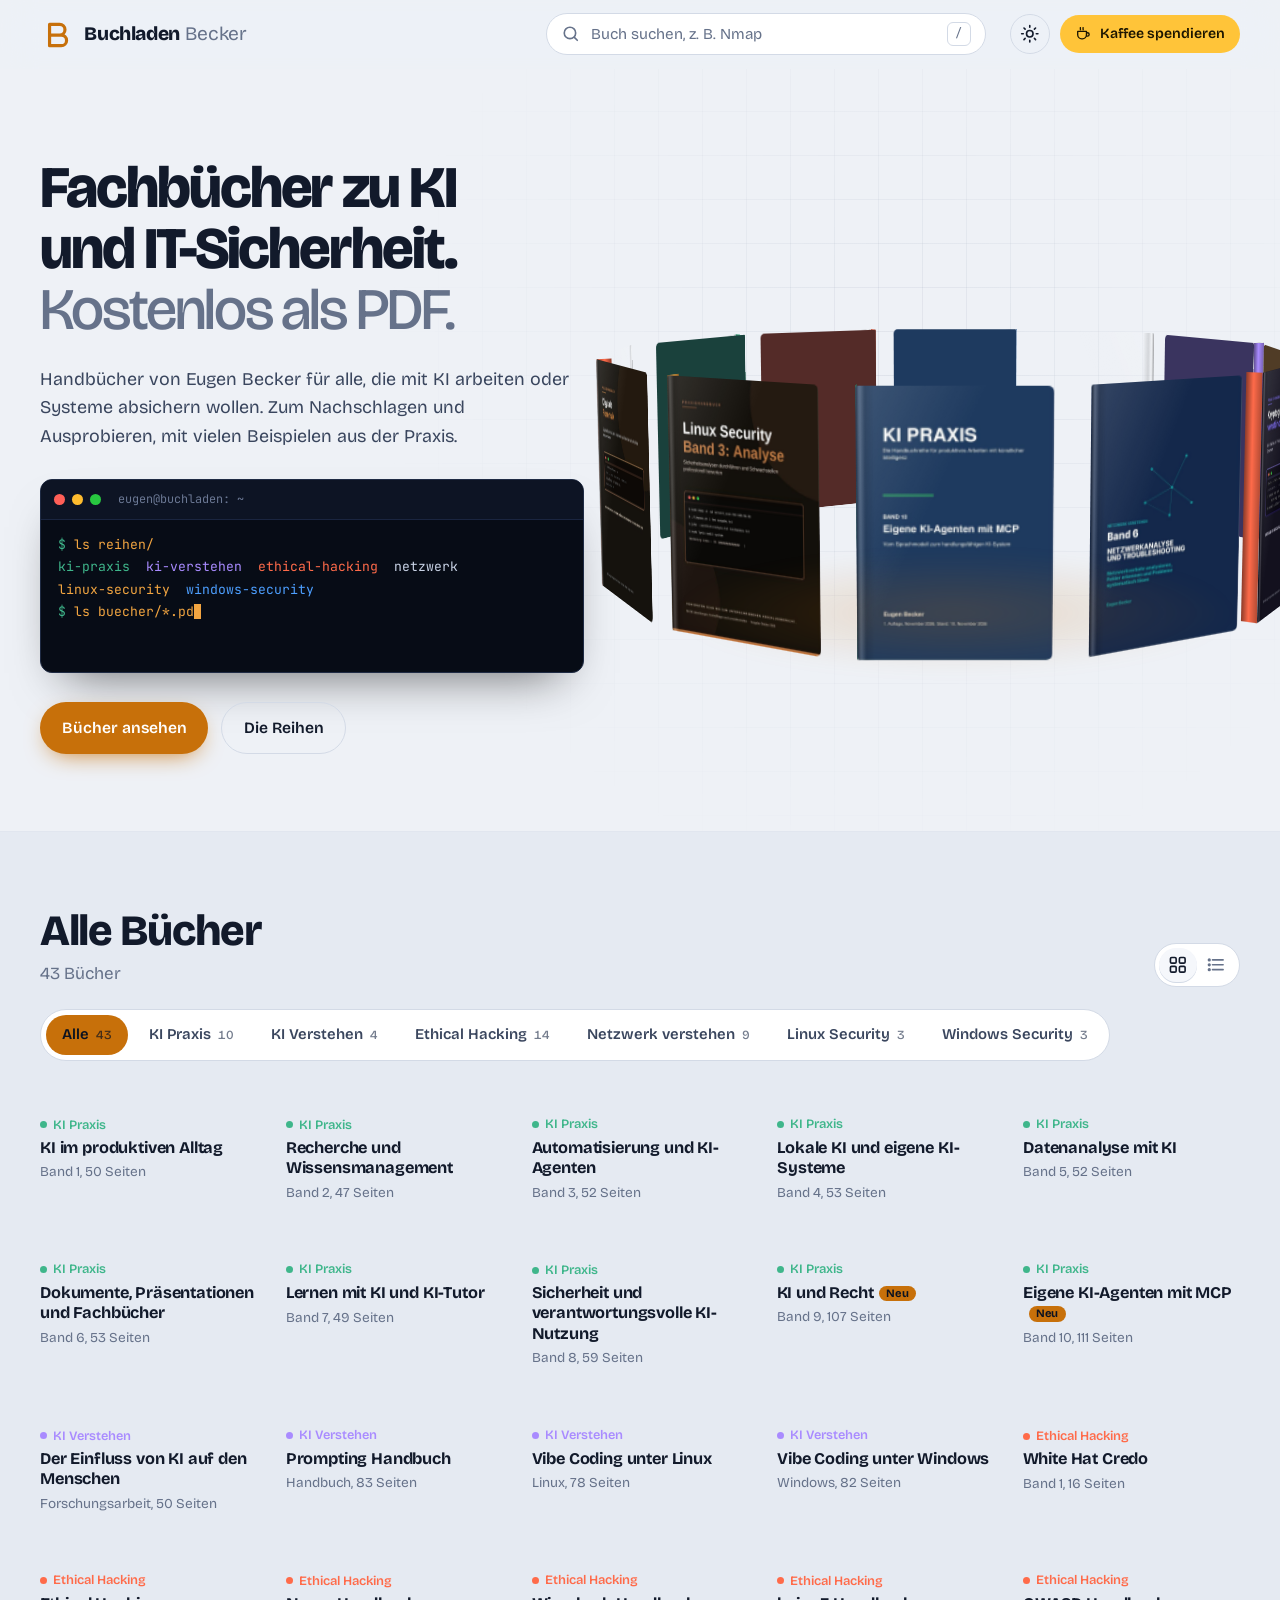
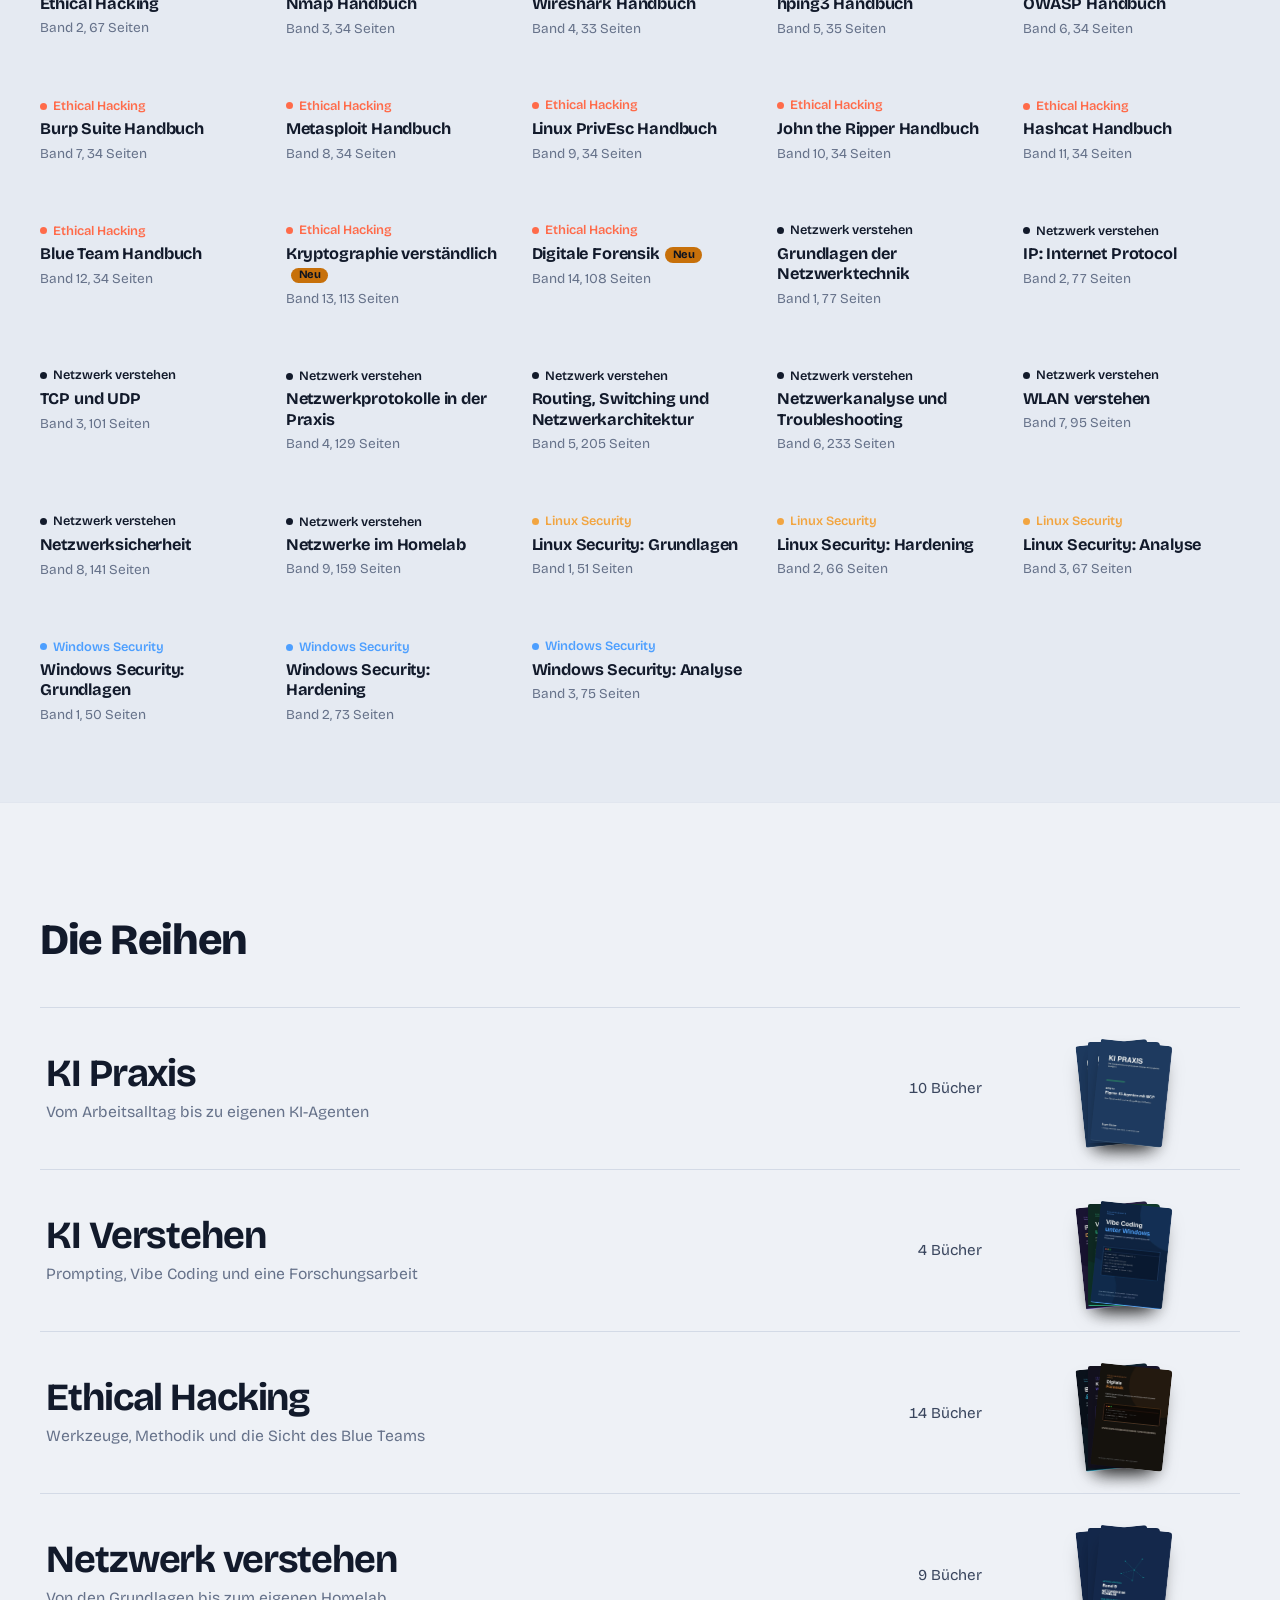
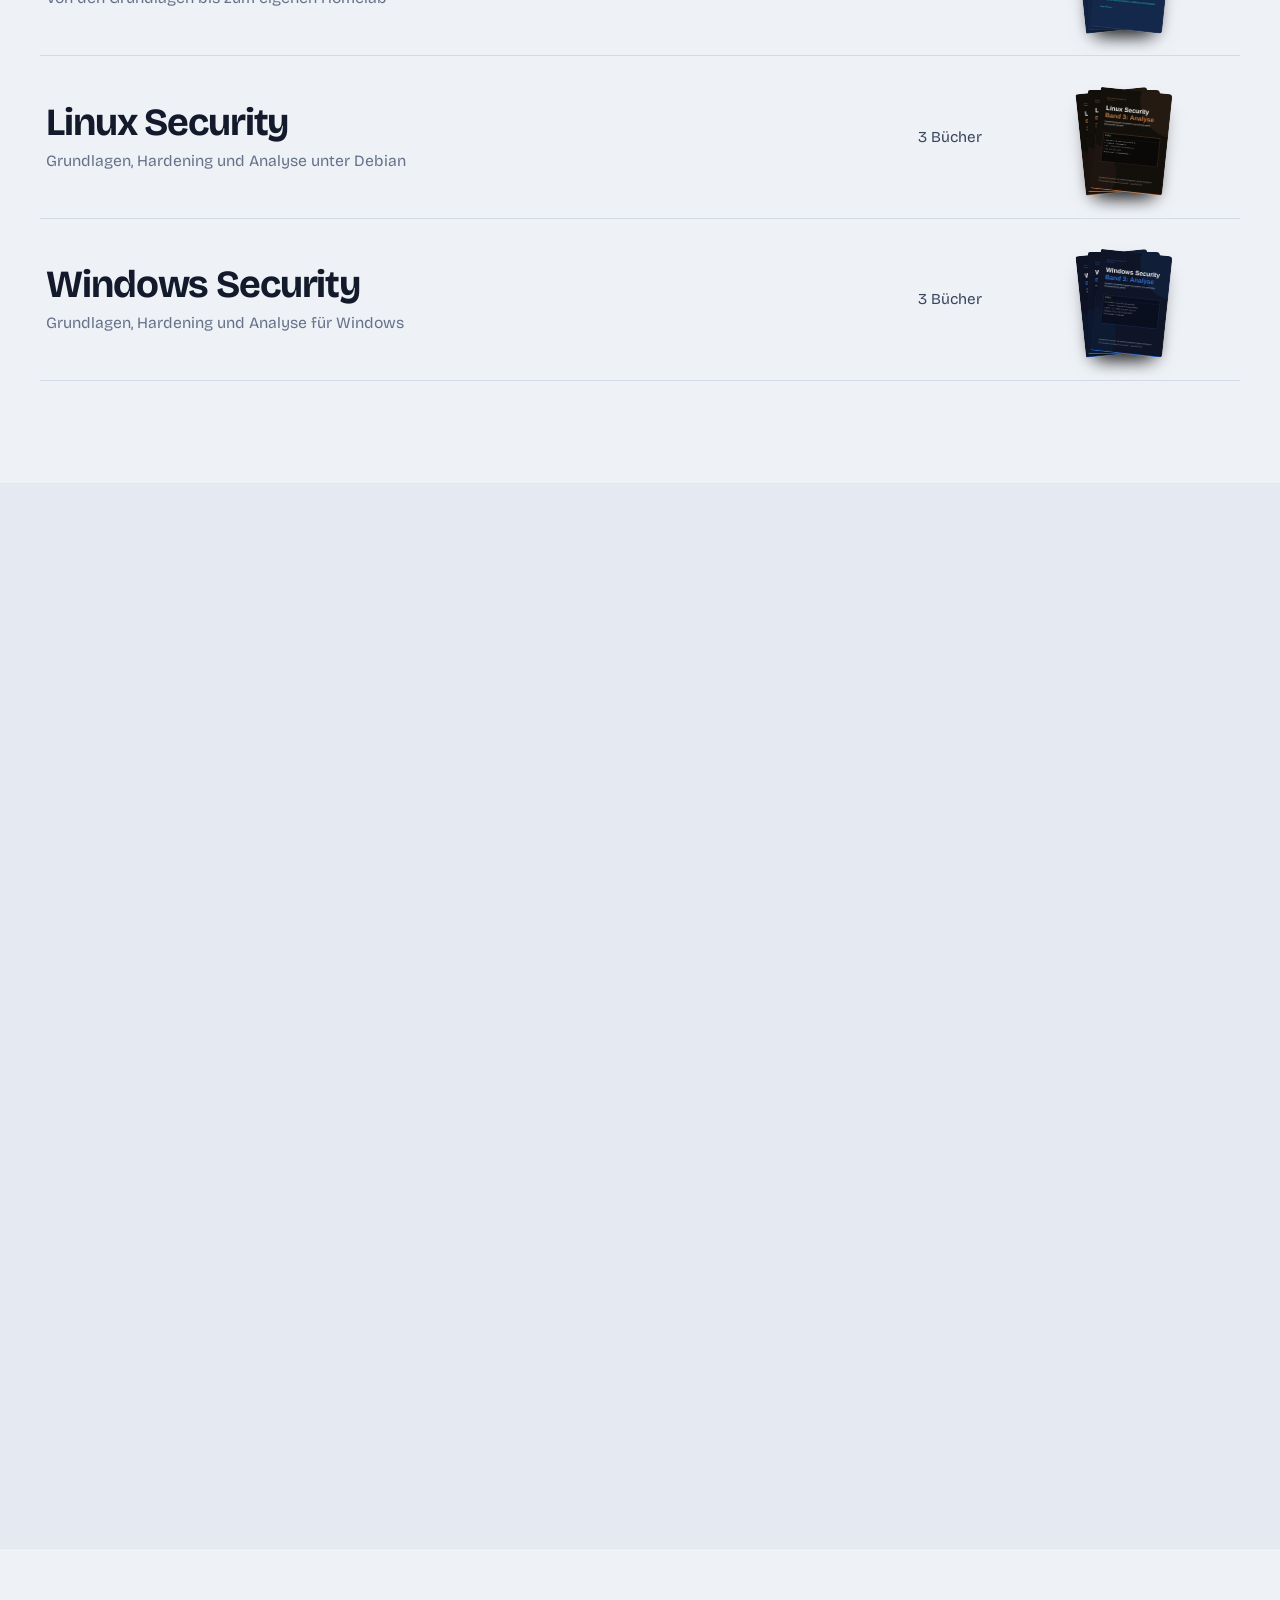
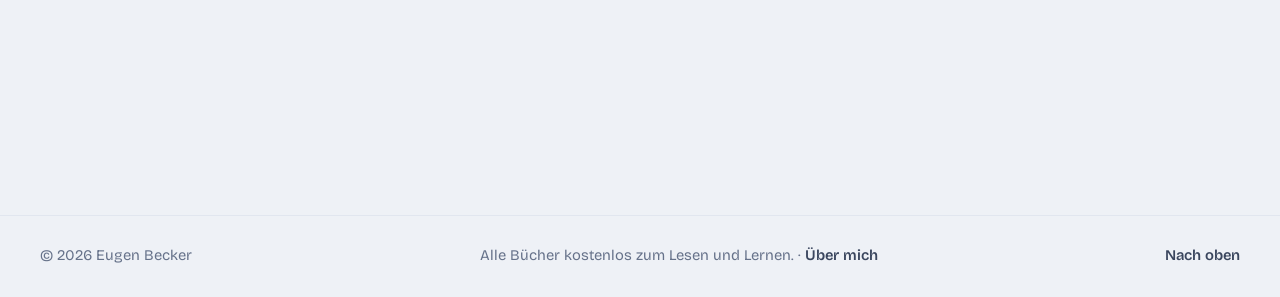
==== commit e5049747: "Add files via upload" ====
--- a/index.html
+++ b/index.html
@@ -4,7 +4,7 @@
   <meta charset="UTF-8" />
   <meta name="viewport" content="width=device-width, initial-scale=1" />
   <title>Buchladen Becker · Fachbücher zu KI und IT-Sicherheit</title>
-  <meta name="description" content="Kostenlose Fachbücher von Eugen Becker zu KI, Ethical Hacking, Netzwerktechnik, Linux Security und Windows Security als PDF." />
+  <meta name="description" content="Kostenlose Fachbücher von Eugen Becker zu KI, Ethical Hacking, Linux Security und Windows Security als PDF." />
   <meta name="author" content="Eugen Becker" />
   <meta property="og:title" content="Buchladen Becker" />
   <meta property="og:description" content="Kostenlose Fachbücher zu KI und IT-Sicherheit als PDF." />
@@ -133,6 +133,23 @@
       </div>
     </section>
 
+    <!-- MOTIVATION / ÜBER -->
+    <section class="about" id="ueber">
+      <div class="container about-inner reveal">
+        <div class="about-label">Über mich</div>
+        <h2 class="about-title">Meine Begeisterung für künstliche Intelligenz und freies Wissen</h2>
+        <div class="about-body">
+          <p>Künstliche Intelligenz fasziniert mich. Ich beschäftige mich intensiv mit den Möglichkeiten moderner KI-Systeme und damit, wie sie unseren Alltag, unsere Arbeitswelt und die Zukunft der IT verändern.</p>
+          <p>Ein besonderes Anliegen ist mir, dieses Wissen auch anderen Menschen zugänglich zu machen. Deshalb entwickle ich – mit Unterstützung künstlicher Intelligenz – verständliche Fachbücher und Praxisanleitungen. Mein Ziel ist es, auch komplexe technische Themen so aufzubereiten, dass Menschen ohne umfangreiche Vorkenntnisse sie verstehen und selbst ausprobieren können.</p>
+          <p>Dabei entstehen unter anderem Buchreihen zu künstlicher Intelligenz, Netzwerktechnik, Linux, IT-Sicherheit und Ethical Hacking.</p>
+          <p class="about-highlight">Meine persönliche Überzeugung:<br><strong>Wissen sollte keine Frage des Geldbeutels sein.</strong></p>
+          <p>Nicht jeder kann sich teure Fachbücher, Schulungen oder Weiterbildungen leisten. Trotzdem sollte jeder die Möglichkeit haben, Neues zu lernen und sich weiterzuentwickeln. Deshalb stelle ich meine Fachbücher kostenlos zur Verfügung.</p>
+          <p>Ich möchte damit einen kleinen Beitrag leisten, Wissen zu teilen und anderen den Einstieg in die Welt der IT und künstlichen Intelligenz zu erleichtern.</p>
+          <p class="about-closing">Denn Wissen wird nicht weniger, wenn man es teilt. Es wird mehr.</p>
+        </div>
+      </div>
+    </section>
+
     <!-- SPENDE -->
     <section class="donate">
       <div class="container donate-inner reveal">
@@ -152,7 +169,7 @@
   <footer class="footer">
     <div class="container footer-inner">
       <span>© <span id="year">2026</span> Eugen Becker</span>
-      <span class="footer-note">Alle Bücher kostenlos zum Lesen und Lernen.</span>
+      <span class="footer-note">Alle Bücher kostenlos zum Lesen und Lernen. · <a href="#ueber">Über mich</a></span>
       <a href="#top" class="to-top">Nach oben</a>
     </div>
   </footer>
--- a/styles.css
+++ b/styles.css
@@ -11,7 +11,6 @@
   --c-ki-praxis: #3fb68b;
   --c-ki-verstehen: #a98bff;
   --c-ethical-hacking: #ff6b4a;
-  --c-netzwerk: #22c3d6;
   --c-linux-security: #f2a541;
   --c-windows-security: #4d9fff;
 
@@ -412,6 +411,61 @@
 }
 .series-row:hover .series-fan img { transform: translateX(calc(-50% + var(--k) * 34px)) translateY(-6px) rotate(calc(var(--k) * 14deg)); }
 
+/* ---------- Über mich / Motivation ---------- */
+.about {
+  padding: clamp(4rem, 8vw, 6.5rem) 0;
+  background: var(--bg-2);
+  border-block: 1px solid var(--line-soft);
+}
+.about-inner {
+  max-width: 720px;
+}
+.about-label {
+  display: inline-block;
+  font-size: .82rem;
+  font-weight: 700;
+  letter-spacing: .06em;
+  text-transform: uppercase;
+  color: var(--accent);
+  margin-bottom: .9rem;
+}
+.about-title {
+  font-size: clamp(1.7rem, 3.4vw, 2.4rem);
+  font-weight: 800;
+  letter-spacing: -.03em;
+  line-height: 1.15;
+  margin-bottom: 1.8rem;
+}
+.about-body {
+  color: var(--text-2);
+  font-size: 1.05rem;
+  line-height: 1.75;
+}
+.about-body p {
+  margin-bottom: 1.15rem;
+}
+.about-body p:last-child {
+  margin-bottom: 0;
+}
+.about-highlight {
+  margin: 1.8rem 0;
+  padding: 1.2rem 1.4rem;
+  border-left: 3px solid var(--accent);
+  background: color-mix(in srgb, var(--accent) 8%, transparent);
+  border-radius: 0 12px 12px 0;
+  color: var(--text);
+}
+.about-highlight strong {
+  font-size: 1.15em;
+  letter-spacing: -.01em;
+}
+.about-closing {
+  font-weight: 600;
+  color: var(--text);
+  font-size: 1.1rem;
+  margin-top: 1.6rem !important;
+}
+
 /* ---------- Spende ---------- */
 .donate { padding-bottom: clamp(4rem, 8vw, 6rem); }
 .donate-inner {
@@ -445,6 +499,8 @@
 .footer-inner { display: flex; flex-wrap: wrap; gap: 1rem 2rem; align-items: center; justify-content: space-between; }
 .to-top { text-decoration: none; font-weight: 600; color: var(--text-2); }
 .to-top:hover { color: var(--accent); }
+.footer-note a { color: var(--text-2); text-decoration: none; font-weight: 600; }
+.footer-note a:hover { color: var(--accent); }
 
 /* ---------- Modal ---------- */
 .modal { position: fixed; inset: 0; z-index: 300; display: grid; place-items: center; padding: 1.2rem; }
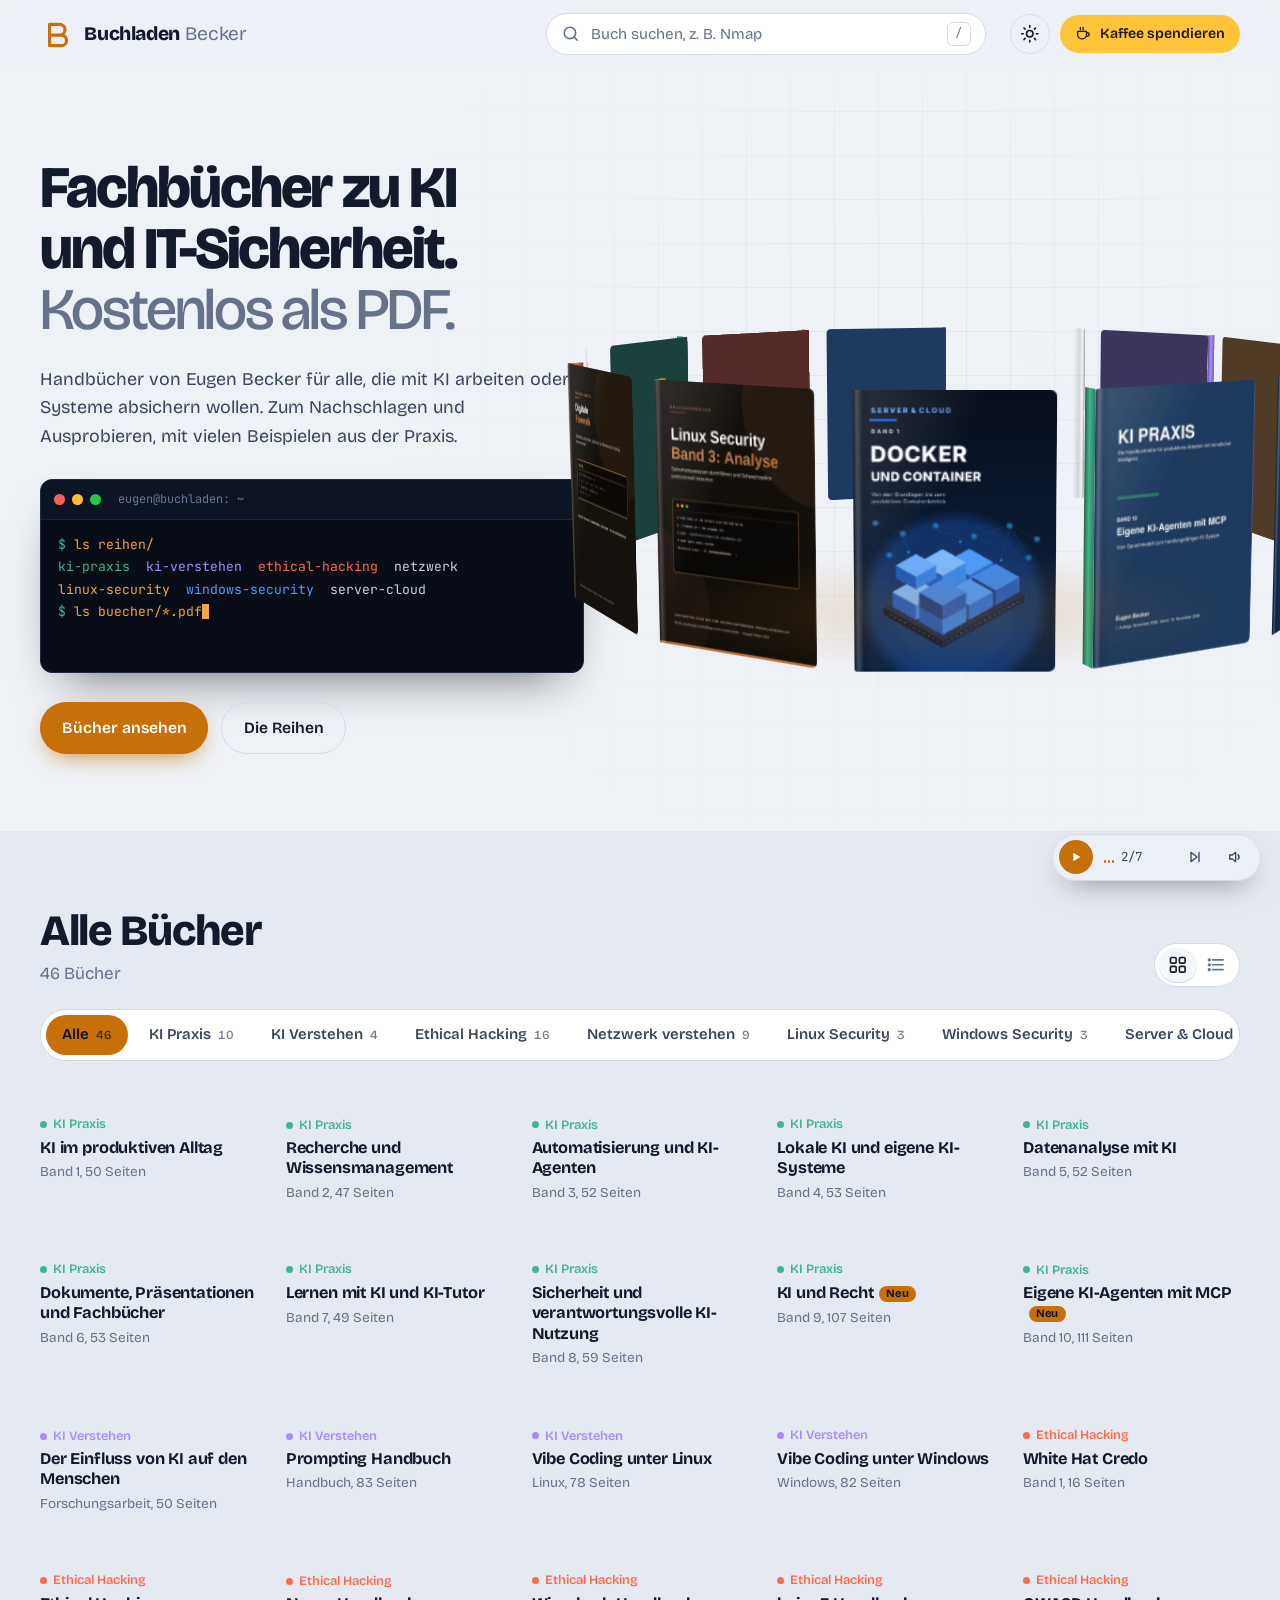
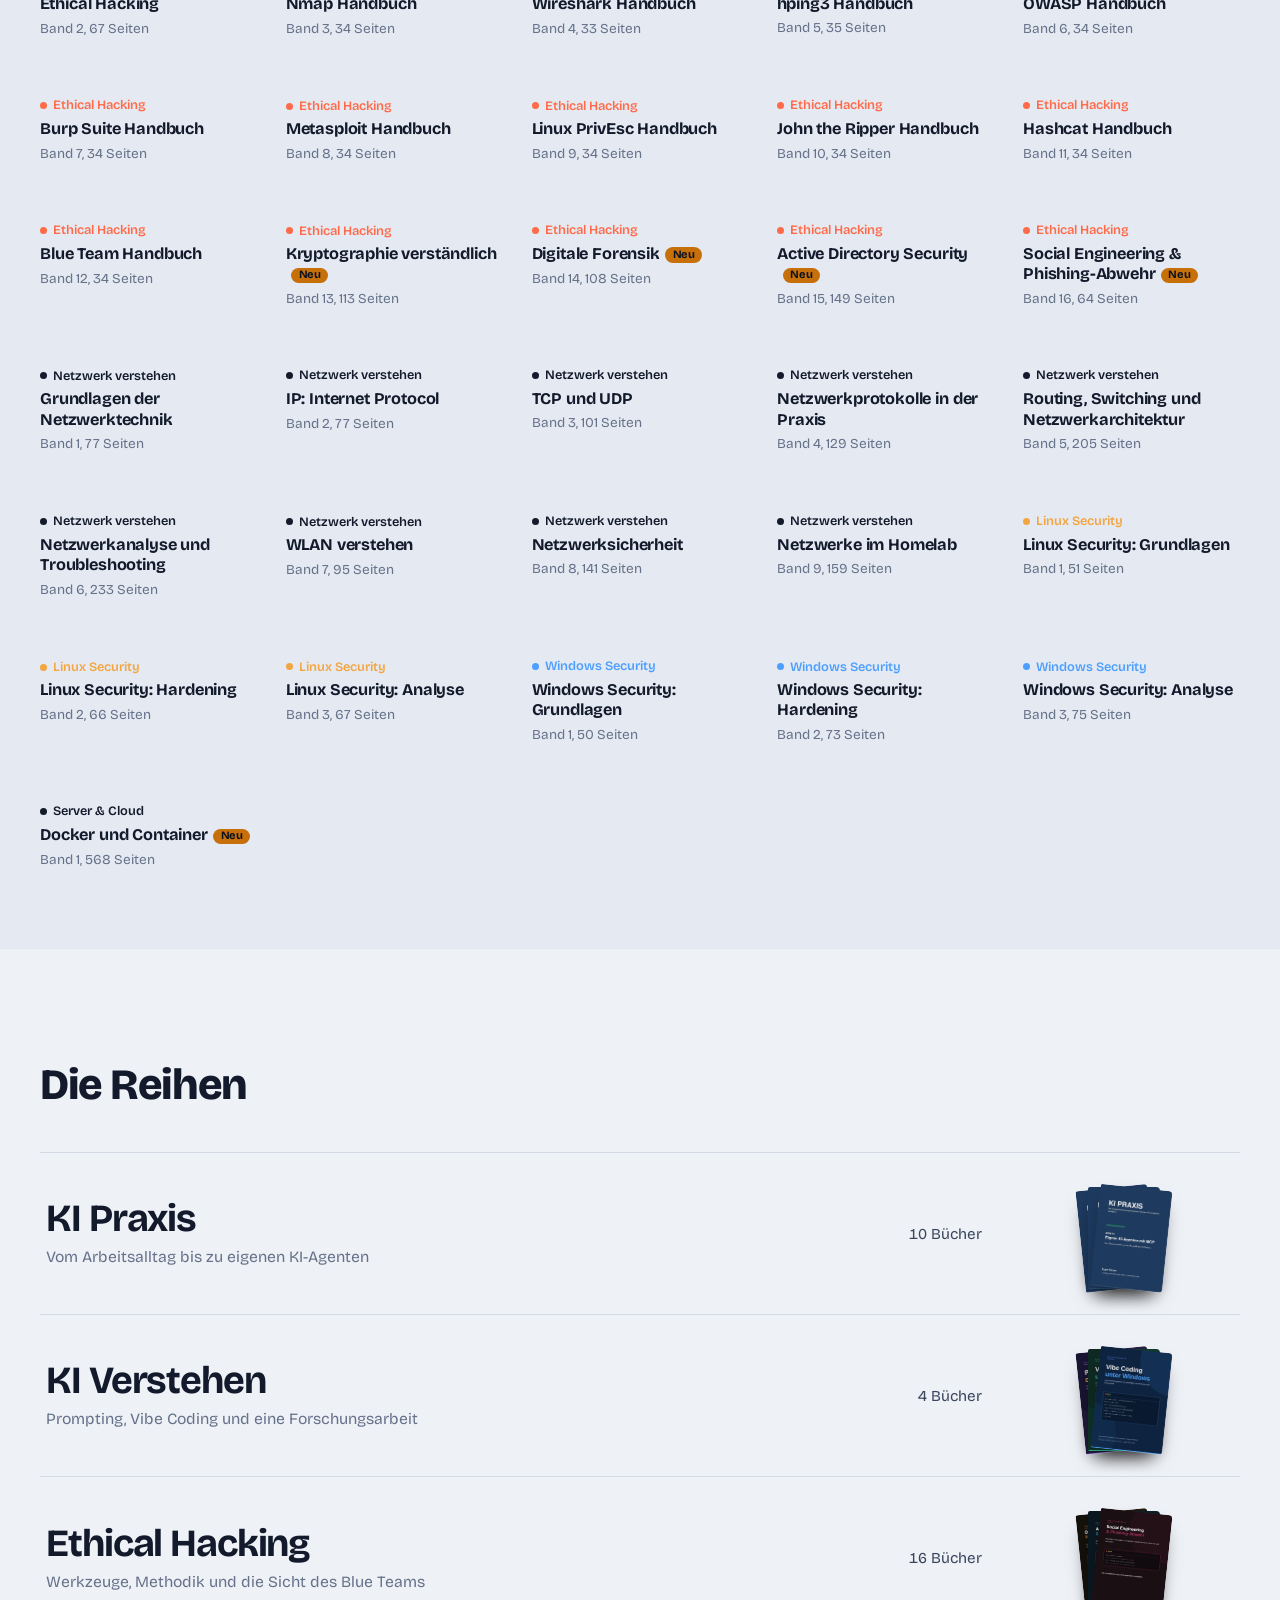
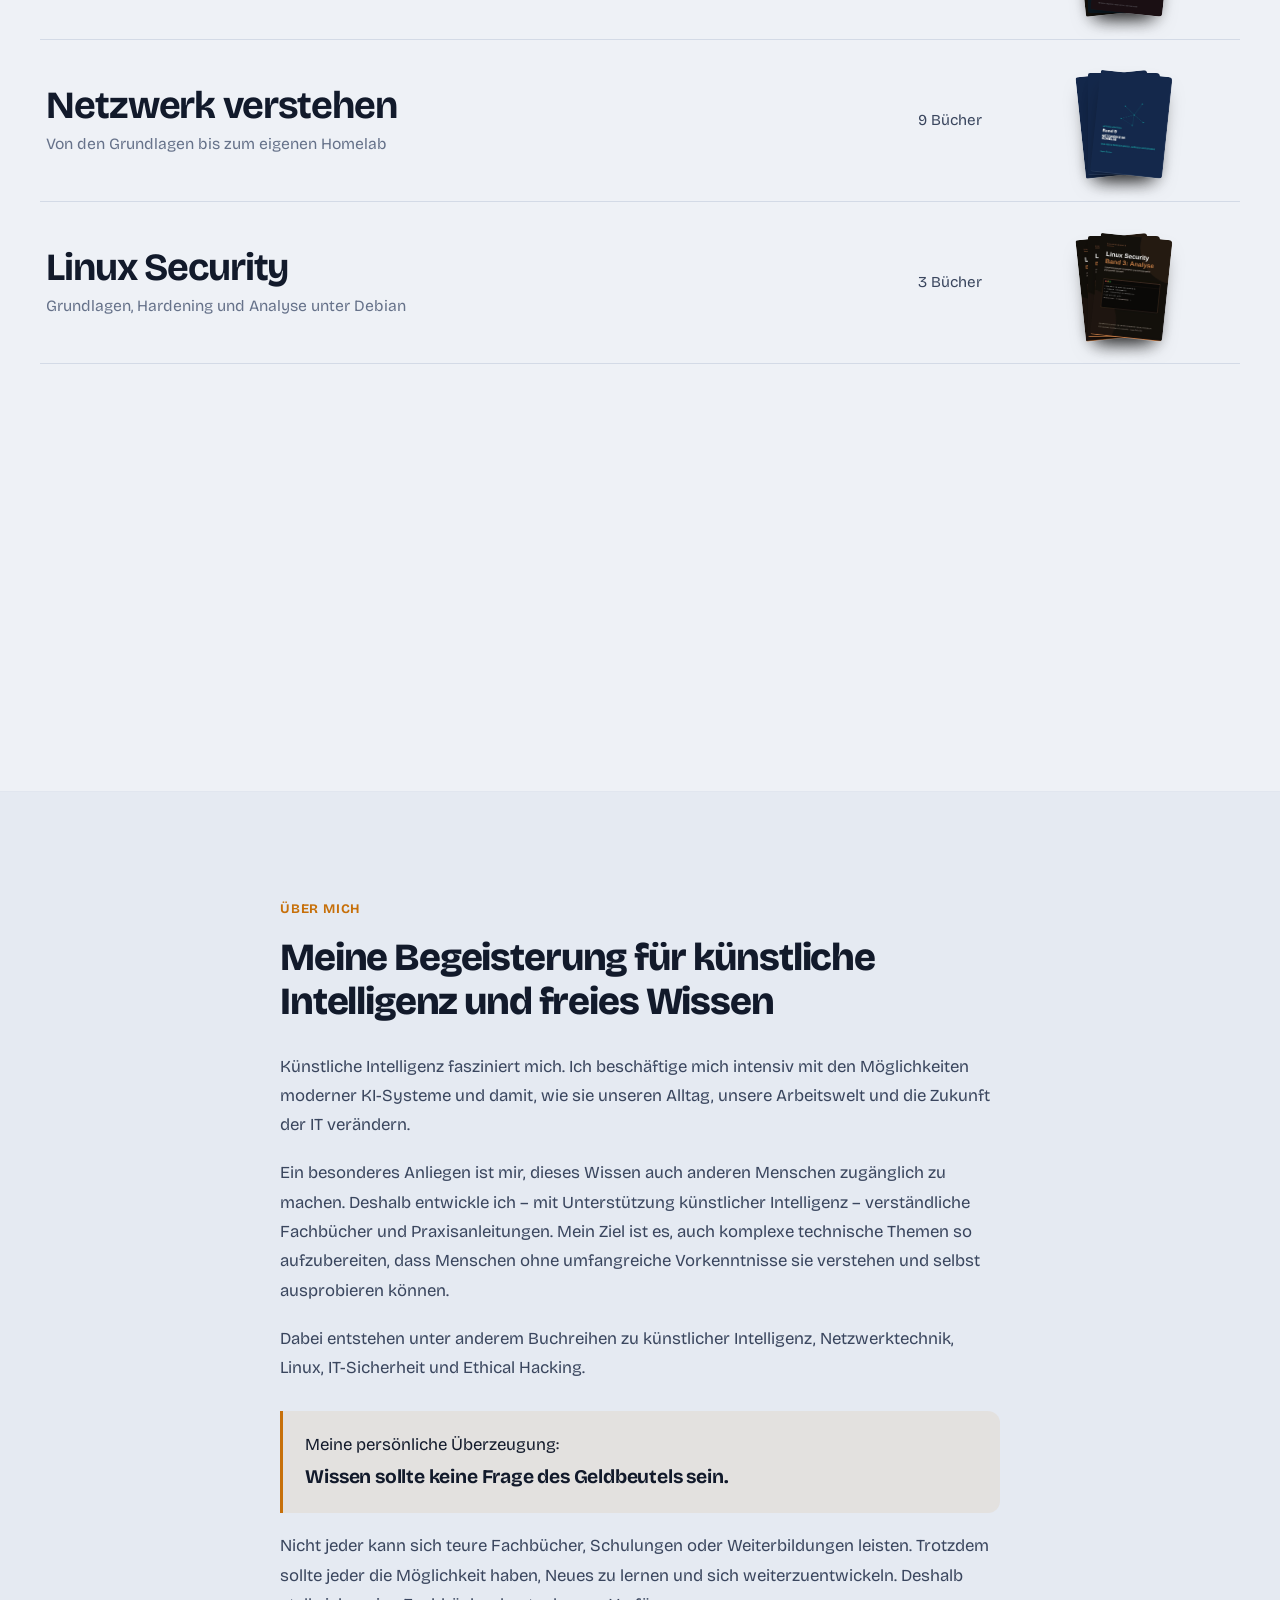
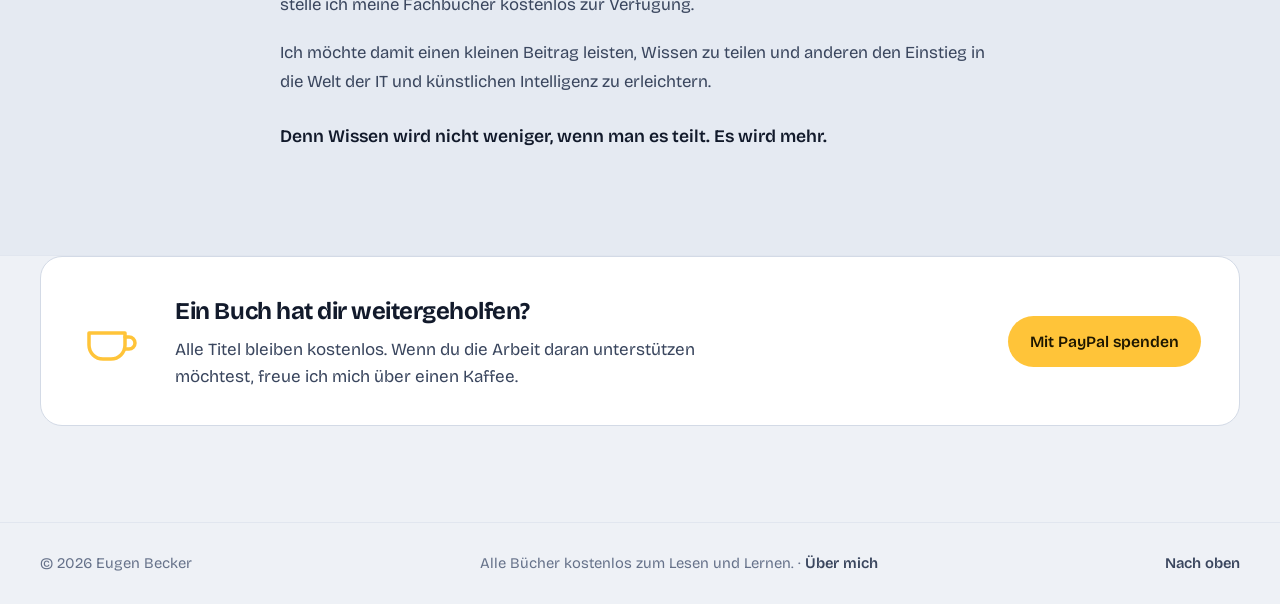
==== commit e89fb0f7: "Minimalistischen Musikplayer einbauen" ====
--- a/index.html
+++ b/index.html
@@ -15,6 +15,7 @@
   <link rel="preconnect" href="https://fonts.gstatic.com" crossorigin />
   <link href="https://fonts.googleapis.com/css2?family=Bricolage+Grotesque:opsz,wght@12..96,400;12..96,500;12..96,600;12..96,700;12..96,800&family=JetBrains+Mono:wght@400;500&display=swap" rel="stylesheet" />
   <link rel="stylesheet" href="styles.css" />
+  <link rel="stylesheet" href="player.css" />
   <script>
     // Theme vor dem ersten Zeichnen setzen, damit nichts aufblitzt
     (function () {
@@ -228,5 +229,6 @@
   <div class="toast" id="toast" role="status" aria-live="polite"></div>
 
   <script src="script.js"></script>
+  <script src="player.js"></script>
 </body>
 </html>
--- a/player.css
+++ b/player.css
@@ -0,0 +1,53 @@
+/* ---------- Musikplayer (minimal) ---------- */
+.mp {
+  position: fixed; right: 1.2rem; bottom: 1.2rem; z-index: 250;
+  display: flex; align-items: center; gap: .35rem;
+  padding: .35rem .5rem .35rem .4rem;
+  border-radius: 999px; border: 1px solid var(--line);
+  background: var(--glass);
+  backdrop-filter: blur(16px) saturate(1.4);
+  -webkit-backdrop-filter: blur(16px) saturate(1.4);
+  box-shadow: 0 12px 30px -14px rgba(0, 0, 0, .55);
+  font-family: var(--mono); font-size: .78rem; color: var(--text-2);
+  overflow: hidden;
+}
+.mp-btn {
+  width: 34px; height: 34px; border-radius: 50%;
+  display: grid; place-items: center; color: var(--text-2);
+  transition: color .2s, background-color .2s, transform .3s var(--ease-spring);
+}
+.mp-btn:hover { color: var(--accent); background: var(--panel-2); }
+.mp-btn:active { transform: scale(.9); }
+.mp-btn svg { width: 16px; height: 16px; }
+.mp-play { background: var(--accent); color: var(--accent-ink); }
+.mp-play:hover { background: var(--accent); color: var(--accent-ink); transform: scale(1.06); }
+.mp-play svg { fill: currentColor; stroke: none; }
+.mp-play .i-pause { display: none; }
+.mp.playing .mp-play .i-play { display: none; }
+.mp.playing .mp-play .i-pause { display: block; }
+.mp-mute .i-off { display: none; }
+.mp.muted .mp-mute .i-on { display: none; }
+.mp.muted .mp-mute .i-off { display: block; }
+
+.mp-info { display: flex; align-items: center; gap: .45rem; padding: 0 .3rem; min-width: 4.6rem; white-space: nowrap; }
+.mp-eq { display: inline-flex; align-items: flex-end; gap: 2px; height: 12px; }
+.mp-eq i { width: 2px; height: 3px; background: var(--accent); border-radius: 1px; }
+.mp.playing .mp-eq i { animation: mpEq .9s ease-in-out infinite; }
+.mp.playing .mp-eq i:nth-child(2) { animation-delay: -.3s; }
+.mp.playing .mp-eq i:nth-child(3) { animation-delay: -.6s; }
+@keyframes mpEq { 0%, 100% { height: 3px; } 50% { height: 12px; } }
+
+.mp-bar {
+  position: absolute; left: 0; right: 0; bottom: 0; height: 3px; cursor: pointer;
+  background: transparent;
+}
+.mp-bar span { display: block; height: 100%; width: 0; background: var(--accent); transition: width .25s linear; }
+
+@media (max-width: 560px) {
+  .mp { right: .75rem; bottom: .75rem; }
+  .mp-info { min-width: 0; }
+  .mp-time { display: none; }
+}
+@media (prefers-reduced-motion: reduce) {
+  .mp.playing .mp-eq i { animation: none; height: 8px; }
+}
